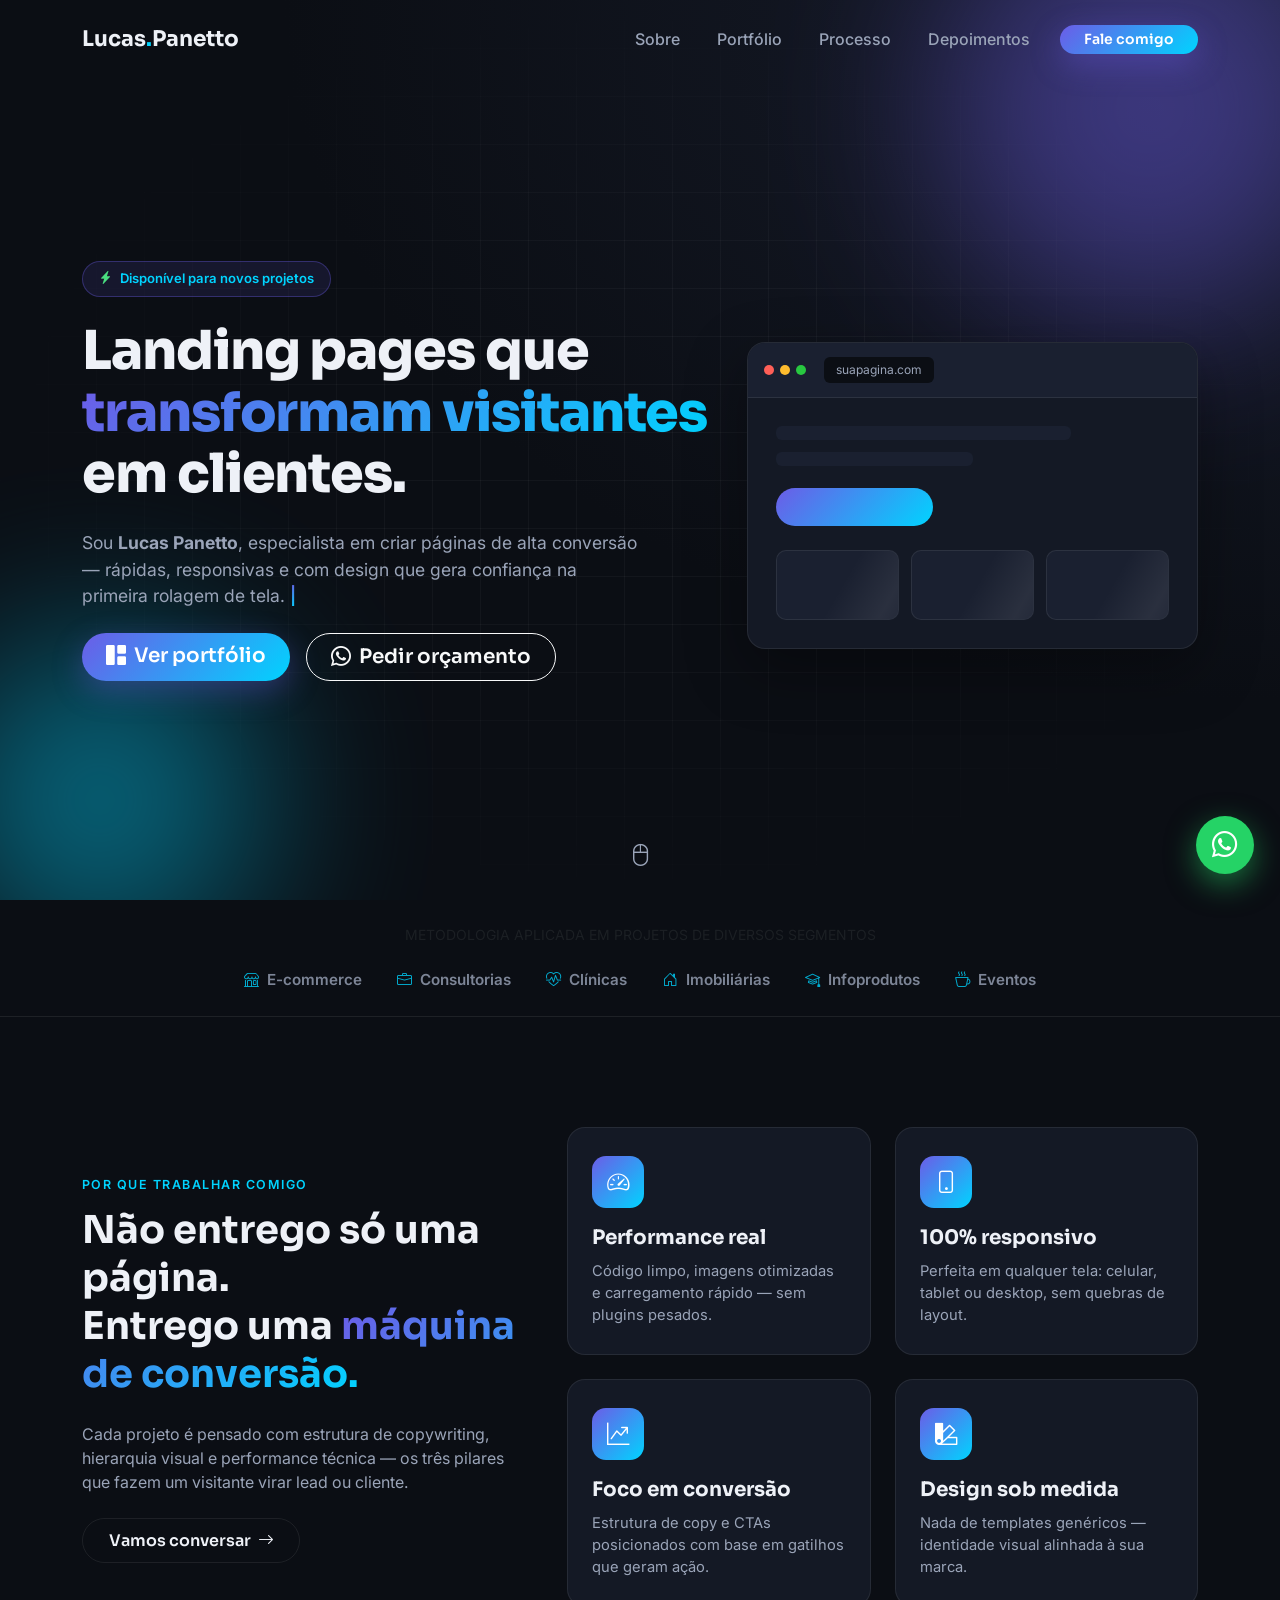
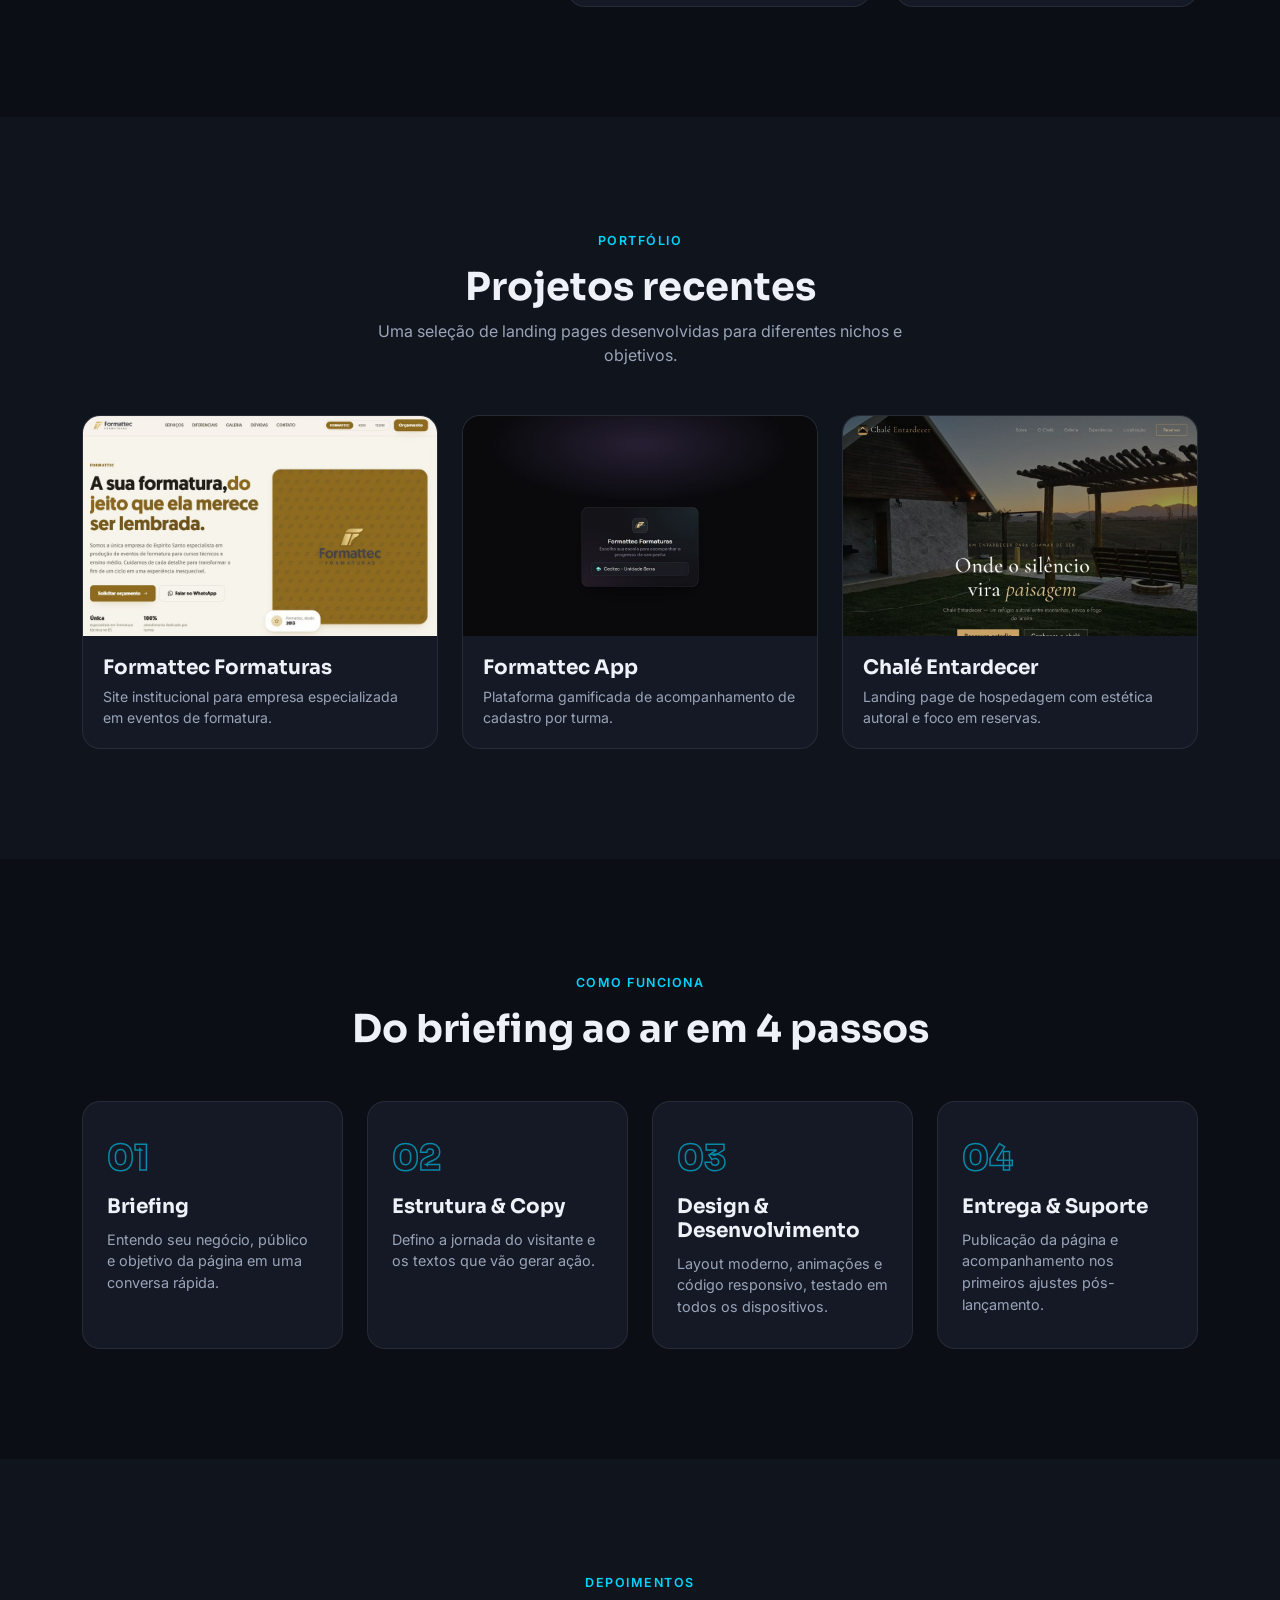
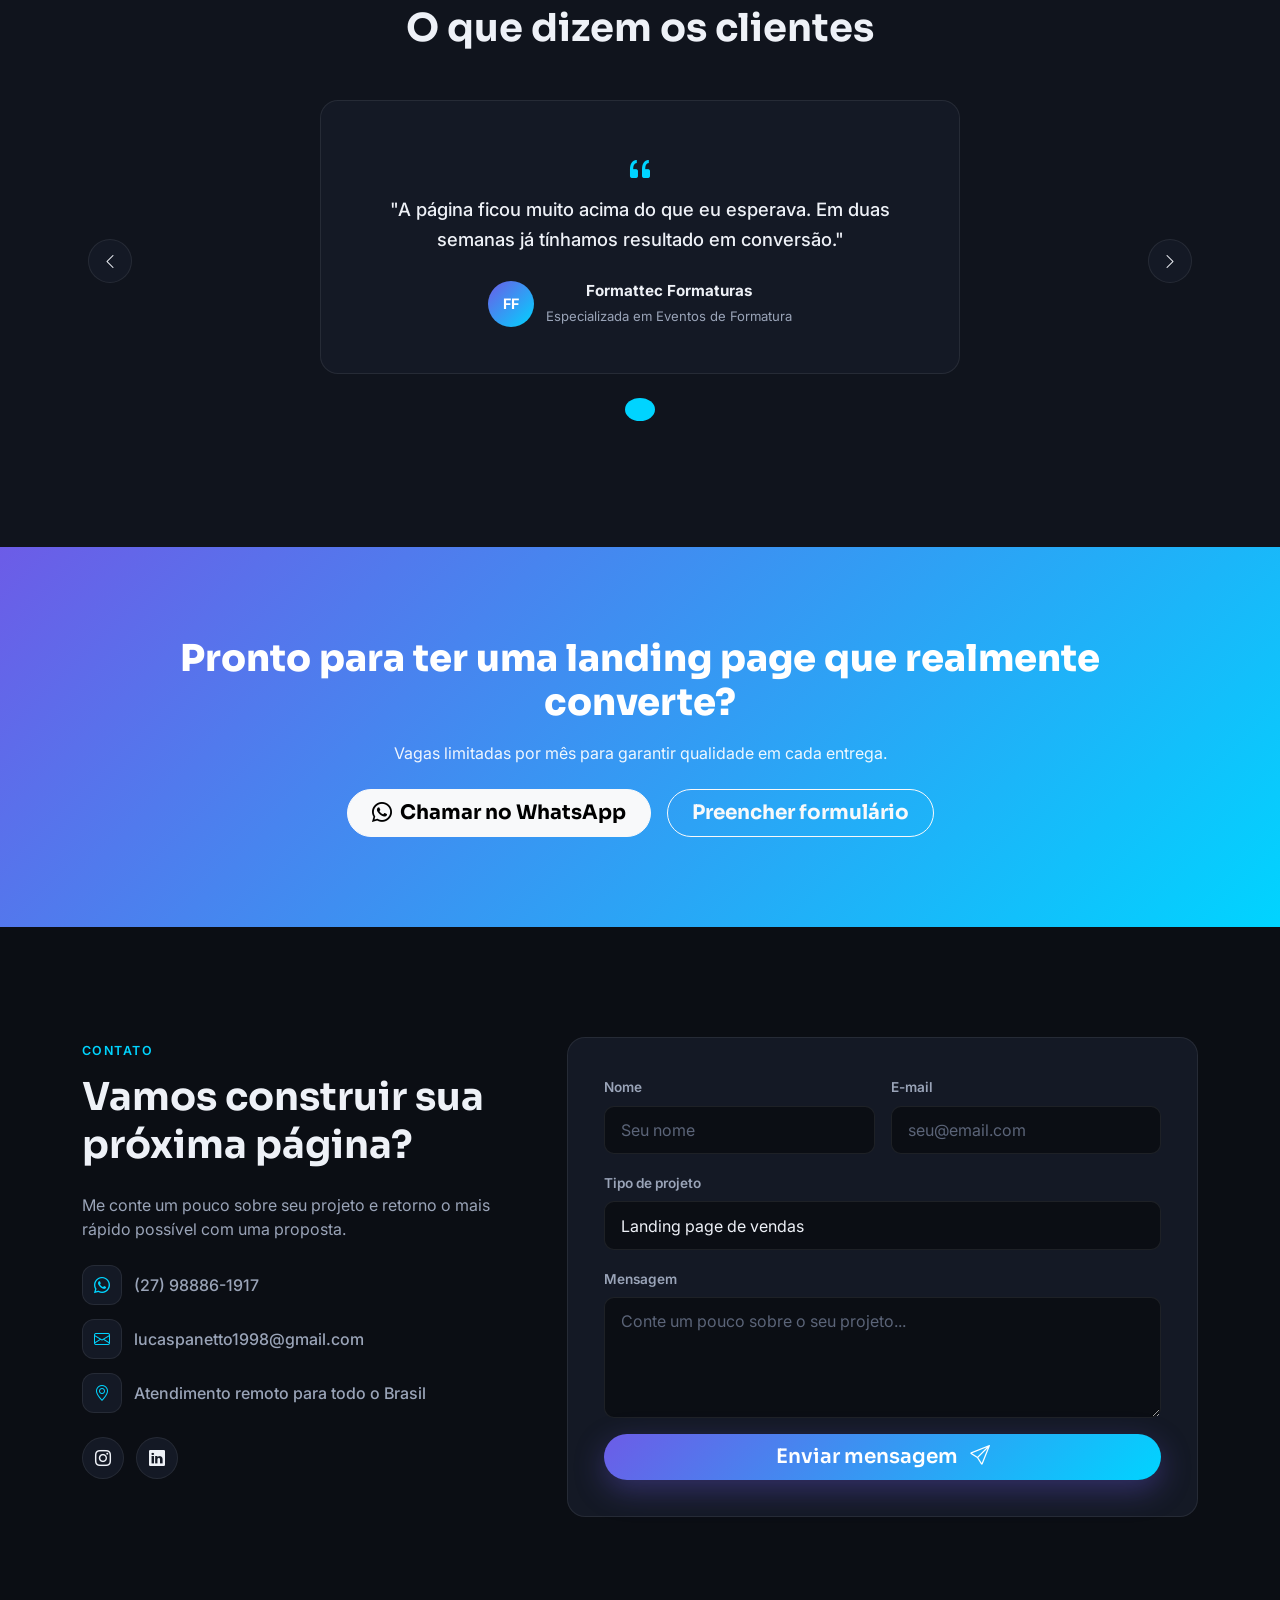
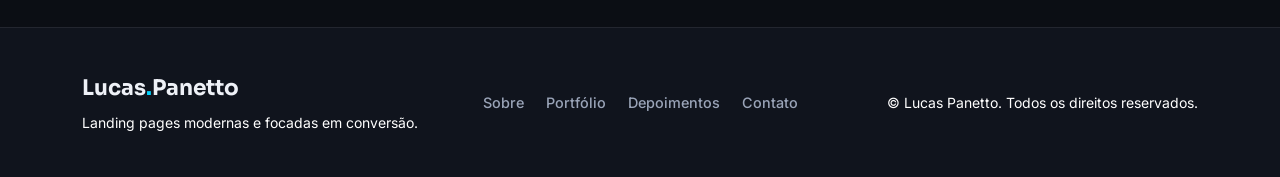
==== index.html @ 82e9800a "Initial commit: landing page portfolio Portfolio site showcasing Formattec Formaturas, Formattec App" ====
<!DOCTYPE html>
<html lang="pt-BR">

<head>
  <meta charset="UTF-8">
  <meta name="viewport" content="width=device-width, initial-scale=1.0">
  <title>Lucas Panetto | Landing Pages que Convertem</title>
  <meta name="description"
    content="Criação de landing pages modernas, rápidas e focadas em conversão. Veja o portfólio e peça um orçamento.">

  <!-- Favicon -->
  <link rel="icon" href="favicon.ico" sizes="any">
  <link rel="icon" type="image/png" sizes="16x16" href="assets/favicon-16.png">
  <link rel="icon" type="image/png" sizes="32x32" href="assets/favicon-32.png">
  <link rel="icon" type="image/png" sizes="192x192" href="assets/favicon-192.png">
  <link rel="apple-touch-icon" sizes="180x180" href="assets/apple-touch-icon.png">
  <link rel="icon" type="image/png" sizes="512x512" href="assets/favicon-512.png">

  <!-- Bootstrap 5 -->
  <link href="https://cdn.jsdelivr.net/npm/bootstrap@5.3.3/dist/css/bootstrap.min.css" rel="stylesheet">
  <!-- Bootstrap Icons -->
  <link rel="stylesheet" href="https://cdn.jsdelivr.net/npm/bootstrap-icons@1.11.3/font/bootstrap-icons.css">
  <!-- AOS (scroll animations) -->
  <link href="https://cdn.jsdelivr.net/npm/aos@2.3.4/dist/aos.css" rel="stylesheet">
  <!-- Google Fonts -->
  <link rel="preconnect" href="https://fonts.googleapis.com">
  <link
    href="https://fonts.googleapis.com/css2?family=Sora:wght@400;500;600;700;800&family=Inter:wght@400;500;600&display=swap"
    rel="stylesheet">

  <link rel="stylesheet" href="css/style.css">
</head>

<body>

  <!-- ===== NAVBAR ===== -->
  <nav class="navbar navbar-expand-lg fixed-top" id="mainNav">
    <div class="container">
      <a class="navbar-brand" href="#top">Lucas<span>.</span>Panetto</a>
      <button class="navbar-toggler" type="button" data-bs-toggle="collapse" data-bs-target="#navMenu">
        <span class="navbar-toggler-icon"></span>
      </button>
      <div class="collapse navbar-collapse" id="navMenu">
        <ul class="navbar-nav ms-auto align-items-lg-center gap-lg-2">
          <li class="nav-item"><a class="nav-link" href="#sobre">Sobre</a></li>
          <li class="nav-item"><a class="nav-link" href="#portfolio">Portfólio</a></li>
          <li class="nav-item"><a class="nav-link" href="#processo">Processo</a></li>
          <li class="nav-item"><a class="nav-link" href="#depoimentos">Depoimentos</a></li>
          <li class="nav-item ms-lg-2">
            <a class="btn btn-gradient btn-sm px-4" href="#contato">Fale comigo</a>
          </li>
        </ul>
      </div>
    </div>
  </nav>

  <!-- ===== HERO ===== -->
  <header class="hero d-flex align-items-center" id="top">
    <div class="hero-orb orb-1"></div>
    <div class="hero-orb orb-2"></div>
    <div class="hero-grid"></div>

    <div class="container position-relative py-5">
      <div class="row align-items-center">
        <div class="col-lg-7" data-aos="fade-up">
          <span class="badge-pill mb-4"><i class="bi bi-lightning-charge-fill"></i> Disponível para novos
            projetos</span>
          <h1 class="hero-title mb-4">
            Landing pages que <span class="text-gradient">transformam visitantes</span> em clientes.
          </h1>
          <p class="hero-subtitle mb-4">
            Sou <strong>Lucas Panetto</strong>, especialista em criar páginas de alta conversão —
            rápidas, responsivas e com design que gera confiança na primeira rolagem de tela.
            <span class="typed-role text-gradient fw-semibold"></span>
          </p>
          <div class="d-flex flex-wrap gap-3 mb-5">
            <a href="#portfolio" class="btn btn-gradient btn-lg px-4">
              <i class="bi bi-grid-1x2-fill me-2"></i>Ver portfólio
            </a>
            <a href="https://wa.me/5527988861917?text=Ol%C3%A1%2C%20vi%20seu%20portf%C3%B3lio%20e%20quero%20um%20or%C3%A7amento!"
              target="_blank" class="btn btn-outline-light btn-lg px-4">
              <i class="bi bi-whatsapp me-2"></i>Pedir orçamento
            </a>
          </div>

          <!-- <div class="row g-4 hero-stats">
          <div class="col-4">
            <div class="stat-number" data-count="47">0</div>
            <div class="stat-label">Landing pages entregues</div>
          </div>
          <div class="col-4">
            <div class="stat-number" data-count="98">0</div>
            <div class="stat-label">% clientes satisfeitos</div>
          </div>
          <div class="col-4">
            <div class="stat-number" data-count="72">0</div>
            <div class="stat-label">Horas até a entrega*</div>
          </div>
        </div> -->
        </div>

        <div class="col-lg-5 d-none d-lg-block" data-aos="fade-left" data-aos-delay="150">
          <div class="hero-mock">
            <div class="hero-mock-bar">
              <span></span><span></span><span></span>
              <div class="hero-mock-url">suapagina.com</div>
            </div>
            <div class="hero-mock-body">
              <div class="mock-line w-75"></div>
              <div class="mock-line w-50"></div>
              <div class="mock-cta"></div>
              <div class="mock-cards">
                <div class="mock-card"></div>
                <div class="mock-card"></div>
                <div class="mock-card"></div>
              </div>
            </div>
          </div>
        </div>
      </div>
    </div>

    <a href="#sobre" class="scroll-cue" aria-label="Rolar para baixo">
      <i class="bi bi-mouse2"></i>
    </a>
  </header>

  <!-- ===== LOGOS / SOCIAL PROOF ===== -->
  <section class="logos-strip py-4">
    <div class="container">
      <p class="text-center text-muted small text-uppercase mb-4" data-aos="fade-up">Metodologia aplicada em projetos de
        diversos segmentos</p>
      <div class="logos-row" data-aos="fade-up" data-aos-delay="100">
        <span><i class="bi bi-shop"></i> E-commerce</span>
        <span><i class="bi bi-briefcase"></i> Consultorias</span>
        <span><i class="bi bi-heart-pulse"></i> Clínicas</span>
        <span><i class="bi bi-house-door"></i> Imobiliárias</span>
        <span><i class="bi bi-mortarboard"></i> Infoprodutos</span>
        <span><i class="bi bi-cup-hot"></i> Eventos</span>
      </div>
    </div>
  </section>

  <!-- ===== SOBRE / DIFERENCIAIS ===== -->
  <section class="section-padding" id="sobre">
    <div class="container">
      <div class="row align-items-center g-5">
        <div class="col-lg-5" data-aos="fade-right">
          <span class="eyebrow">Por que trabalhar comigo</span>
          <h2 class="section-title mb-4">Não entrego só uma página. <br>Entrego uma <span class="text-gradient">máquina
              de conversão.</span></h2>
          <p class="text-secondary mb-4">
            Cada projeto é pensado com estrutura de copywriting, hierarquia visual e performance técnica —
            os três pilares que fazem um visitante virar lead ou cliente.
          </p>
          <a href="#contato" class="btn btn-dark-outline">Vamos conversar <i class="bi bi-arrow-right ms-1"></i></a>
        </div>

        <div class="col-lg-7">
          <div class="row g-4">
            <div class="col-sm-6" data-aos="fade-up">
              <div class="feature-card">
                <div class="feature-icon"><i class="bi bi-speedometer2"></i></div>
                <h5>Performance real</h5>
                <p>Código limpo, imagens otimizadas e carregamento rápido — sem plugins pesados.</p>
              </div>
            </div>
            <div class="col-sm-6" data-aos="fade-up" data-aos-delay="100">
              <div class="feature-card">
                <div class="feature-icon"><i class="bi bi-phone"></i></div>
                <h5>100% responsivo</h5>
                <p>Perfeita em qualquer tela: celular, tablet ou desktop, sem quebras de layout.</p>
              </div>
            </div>
            <div class="col-sm-6" data-aos="fade-up" data-aos-delay="200">
              <div class="feature-card">
                <div class="feature-icon"><i class="bi bi-graph-up-arrow"></i></div>
                <h5>Foco em conversão</h5>
                <p>Estrutura de copy e CTAs posicionados com base em gatilhos que geram ação.</p>
              </div>
            </div>
            <div class="col-sm-6" data-aos="fade-up" data-aos-delay="300">
              <div class="feature-card">
                <div class="feature-icon"><i class="bi bi-palette2"></i></div>
                <h5>Design sob medida</h5>
                <p>Nada de templates genéricos — identidade visual alinhada à sua marca.</p>
              </div>
            </div>
          </div>
        </div>
      </div>
    </div>
  </section>

  <!-- ===== PORTFOLIO ===== -->
  <section class="section-padding bg-soft" id="portfolio">
    <div class="container">
      <div class="text-center mb-5" data-aos="fade-up">
        <span class="eyebrow">Portfólio</span>
        <h2 class="section-title">Projetos recentes</h2>
        <p class="text-secondary col-lg-6 mx-auto">
          Uma seleção de landing pages desenvolvidas para diferentes nichos e objetivos.
        </p>
      </div>

      <div class="row g-4" id="portfolioGrid">

        <div class="col-md-6 col-lg-4 portfolio-item" data-aos="fade-up">
          <div class="portfolio-card" data-bs-toggle="modal" data-bs-target="#modal-formattec" role="button"
            tabindex="0">
            <div class="portfolio-thumb" style="background-image: url('assets/projects/formattec-thumb.jpg');"></div>
            <div class="portfolio-overlay">
              <span class="btn btn-light btn-sm rounded-pill px-3"><i class="bi bi-eye me-1"></i> Ver projeto</span>
            </div>
            <div class="portfolio-info">
              <h5>Formattec Formaturas</h5>
              <p>Site institucional para empresa especializada em eventos de formatura.</p>
            </div>
          </div>
        </div>

        <div class="col-md-6 col-lg-4 portfolio-item" data-aos="fade-up" data-aos-delay="100">
          <div class="portfolio-card" data-bs-toggle="modal" data-bs-target="#modal-formattecapp" role="button"
            tabindex="0">
            <div class="portfolio-thumb" style="background-image: url('assets/projects/formattecapp-thumb.jpg');">
            </div>
            <div class="portfolio-overlay">
              <span class="btn btn-light btn-sm rounded-pill px-3"><i class="bi bi-eye me-1"></i> Ver projeto</span>
            </div>
            <div class="portfolio-info">
              <h5>Formattec App</h5>
              <p>Plataforma gamificada de acompanhamento de cadastro por turma.</p>
            </div>
          </div>
        </div>

        <div class="col-md-6 col-lg-4 portfolio-item" data-aos="fade-up" data-aos-delay="200">
          <div class="portfolio-card" data-bs-toggle="modal" data-bs-target="#modal-chale" role="button"
            tabindex="0">
            <div class="portfolio-thumb" style="background-image: url('assets/projects/chale-thumb.jpg');"></div>
            <div class="portfolio-overlay">
              <span class="btn btn-light btn-sm rounded-pill px-3"><i class="bi bi-eye me-1"></i> Ver projeto</span>
            </div>
            <div class="portfolio-info">
              <h5>Chalé Entardecer</h5>
              <p>Landing page de hospedagem com estética autoral e foco em reservas.</p>
            </div>
          </div>
        </div>

      </div>
    </div>
  </section>

  <!-- ===== PROCESSO ===== -->
  <section class="section-padding" id="processo">
    <div class="container">
      <div class="text-center mb-5" data-aos="fade-up">
        <span class="eyebrow">Como funciona</span>
        <h2 class="section-title">Do briefing ao ar em 4 passos</h2>
      </div>

      <div class="row g-4 process-row">
        <div class="col-md-6 col-lg-3" data-aos="fade-up">
          <div class="process-card">
            <div class="process-num">01</div>
            <h5>Briefing</h5>
            <p>Entendo seu negócio, público e objetivo da página em uma conversa rápida.</p>
          </div>
        </div>
        <div class="col-md-6 col-lg-3" data-aos="fade-up" data-aos-delay="100">
          <div class="process-card">
            <div class="process-num">02</div>
            <h5>Estrutura & Copy</h5>
            <p>Defino a jornada do visitante e os textos que vão gerar ação.</p>
          </div>
        </div>
        <div class="col-md-6 col-lg-3" data-aos="fade-up" data-aos-delay="200">
          <div class="process-card">
            <div class="process-num">03</div>
            <h5>Design & Desenvolvimento</h5>
            <p>Layout moderno, animações e código responsivo, testado em todos os dispositivos.</p>
          </div>
        </div>
        <div class="col-md-6 col-lg-3" data-aos="fade-up" data-aos-delay="300">
          <div class="process-card">
            <div class="process-num">04</div>
            <h5>Entrega & Suporte</h5>
            <p>Publicação da página e acompanhamento nos primeiros ajustes pós-lançamento.</p>
          </div>
        </div>
      </div>
    </div>
  </section>

  <!-- ===== DEPOIMENTOS ===== -->
  <section class="section-padding bg-soft" id="depoimentos">
    <div class="container">
      <div class="text-center mb-5" data-aos="fade-up">
        <span class="eyebrow">Depoimentos</span>
        <h2 class="section-title">O que dizem os clientes</h2>
      </div>

      <div id="testimonialCarousel" class="carousel slide" data-bs-ride="carousel" data-aos="zoom-in">
        <div class="carousel-inner">
          <div class="carousel-item active">
            <div class="testimonial-card mx-auto">
              <i class="bi bi-quote quote-icon"></i>
              <p>"A página ficou muito acima do que eu esperava. Em duas semanas já tínhamos resultado em conversão."
              </p>
              <div class="testimonial-author">
                <div class="avatar">FF</div>
                <div>
                  <strong>Formattec Formaturas</strong>
                  <span>Especializada em Eventos de Formatura</span>
                </div>
              </div>
            </div>
          </div>
          <!-- <div class="carousel-item">
            <div class="testimonial-card mx-auto">
              <i class="bi bi-quote quote-icon"></i>
              <p>"Processo rápido, comunicação clara e um design que realmente transmite profissionalismo."</p>
              <div class="testimonial-author">
                <div class="avatar">RC</div>
                <div>
                  <strong>Rodrigo Castro</strong>
                  <span>Loja de Suplementos</span>
                </div>
              </div>
            </div>
          </div>
          <div class="carousel-item">
            <div class="testimonial-card mx-auto">
              <i class="bi bi-quote quote-icon"></i>
              <p>"Recomendo de olhos fechados. Entendeu exatamente o que a clínica precisava para converter mais
                pacientes."</p>
              <div class="testimonial-author">
                <div class="avatar">AS</div>
                <div>
                  <strong>Ana Souza</strong>
                  <span>Clínica Odontológica</span>
                </div>
              </div>
            </div>
          </div> -->
        </div>
        <button class="carousel-control-prev" type="button" data-bs-target="#testimonialCarousel" data-bs-slide="prev">
          <span class="carousel-ctrl"><i class="bi bi-chevron-left"></i></span>
        </button>
        <button class="carousel-control-next" type="button" data-bs-target="#testimonialCarousel" data-bs-slide="next">
          <span class="carousel-ctrl"><i class="bi bi-chevron-right"></i></span>
        </button>
        <div class="carousel-indicators testimonial-indicators">
          <button type="button" data-bs-target="#testimonialCarousel" data-bs-slide-to="0" class="active"></button>
          <!-- <button type="button" data-bs-target="#testimonialCarousel" data-bs-slide-to="1"></button>
          <button type="button" data-bs-target="#testimonialCarousel" data-bs-slide-to="2"></button> -->
        </div>
      </div>
    </div>
  </section>

  <!-- ===== CTA FINAL ===== -->
  <section class="cta-section">
    <div class="container text-center" data-aos="zoom-in">
      <h2 class="mb-3">Pronto para ter uma landing page que realmente converte?</h2>
      <p class="mb-4">Vagas limitadas por mês para garantir qualidade em cada entrega.</p>
      <div class="d-flex justify-content-center flex-wrap gap-3">
        <a href="https://wa.me/5527988861917?text=Ol%C3%A1%2C%20quero%20um%20or%C3%A7amento%20para%20minha%20landing%20page!"
          target="_blank" class="btn btn-light btn-lg px-4">
          <i class="bi bi-whatsapp me-2"></i>Chamar no WhatsApp
        </a>
        <a href="#contato" class="btn btn-outline-light btn-lg px-4">Preencher formulário</a>
      </div>
    </div>
  </section>

  <!-- ===== CONTATO ===== -->
  <section class="section-padding" id="contato">
    <div class="container">
      <div class="row g-5">
        <div class="col-lg-5" data-aos="fade-right">
          <span class="eyebrow">Contato</span>
          <h2 class="section-title mb-4">Vamos construir sua próxima página?</h2>
          <p class="text-secondary mb-4">
            Me conte um pouco sobre seu projeto e retorno o mais rápido possível com uma proposta.
          </p>
          <ul class="contact-list">
            <li><i class="bi bi-whatsapp"></i> (27) 98886-1917</li>
            <li><i class="bi bi-envelope"></i> lucaspanetto1998@gmail.com</li>
            <li><i class="bi bi-geo-alt"></i> Atendimento remoto para todo o Brasil</li>
          </ul>
          <div class="social-links mt-4">
            <a href="https://www.instagram.com/panettolucas/"><i class="bi bi-instagram"></i></a>
            <a href="https://www.linkedin.com/in/lucaspanetto/"><i class="bi bi-linkedin"></i></a>
          </div>
        </div>

        <div class="col-lg-7" data-aos="fade-left">
          <form class="contact-form" id="contactForm">
            <div class="row g-3">
              <div class="col-md-6">
                <label class="form-label">Nome</label>
                <input type="text" class="form-control" placeholder="Seu nome" required>
              </div>
              <div class="col-md-6">
                <label class="form-label">E-mail</label>
                <input type="email" class="form-control" placeholder="seu@email.com" required>
              </div>
              <div class="col-12">
                <label class="form-label">Tipo de projeto</label>
                <select class="form-select">
                  <option>Landing page de vendas</option>
                  <option>Captura de leads</option>
                  <option>Site institucional</option>
                  <option>Página de evento</option>
                  <option>Outro</option>
                </select>
              </div>
              <div class="col-12">
                <label class="form-label">Mensagem</label>
                <textarea class="form-control" rows="4" placeholder="Conte um pouco sobre o seu projeto..."
                  required></textarea>
              </div>
              <div class="col-12">
                <button type="submit" class="btn btn-gradient btn-lg w-100">
                  Enviar mensagem <i class="bi bi-send ms-2"></i>
                </button>
              </div>
            </div>
          </form>
        </div>
      </div>
    </div>
  </section>

  <!-- ===== FOOTER ===== -->
  <footer class="footer">
    <div class="container">
      <div class="row gy-4 align-items-center">
        <div class="col-md-4">
          <a class="navbar-brand" href="#top">Lucas<span>.</span>Panetto</a>
          <p class="text-white small mt-2 mb-0">Landing pages modernas e focadas em conversão.</p>
        </div>
        <div class="col-md-4 text-center">
          <ul class="footer-links">
            <li><a href="#sobre">Sobre</a></li>
            <li><a href="#portfolio">Portfólio</a></li>
            <li><a href="#depoimentos">Depoimentos</a></li>
            <li><a href="#contato">Contato</a></li>
          </ul>
        </div>
        <div class="col-md-4 text-md-end">
          <span class="text-white small">&copy; <span id="year"></span> Lucas Panetto. Todos os direitos
            reservados.</span>
        </div>
      </div>
    </div>
  </footer>

  <!-- ===== PROJECT MODALS ===== -->
  <div class="modal fade project-modal" id="modal-formattec" tabindex="-1" aria-hidden="true">
    <div class="modal-dialog modal-dialog-centered modal-lg">
      <div class="modal-content">
        <button type="button" class="btn-close btn-close-white" data-bs-dismiss="modal" aria-label="Fechar"></button>
        <div class="modal-body">
          <div id="carousel-formattec" class="carousel slide project-carousel" data-bs-ride="false">
            <div class="carousel-inner">
              <div class="carousel-item active">
                <img src="assets/projects/formattec-shot-1.jpg" alt="Formattec Formaturas - Hero">
              </div>
              <div class="carousel-item">
                <img src="assets/projects/formattec-shot-2.jpg" alt="Formattec Formaturas - Diferenciais">
              </div>
              <div class="carousel-item">
                <img src="assets/projects/formattec-shot-3.jpg" alt="Formattec Formaturas - Depoimentos">
              </div>
              <div class="carousel-item">
                <img src="assets/projects/formattec-shot-4.jpg" alt="Formattec Formaturas - Orçamento">
              </div>
            </div>
            <button class="carousel-control-prev" type="button" data-bs-target="#carousel-formattec"
              data-bs-slide="prev">
              <span class="carousel-ctrl"><i class="bi bi-chevron-left"></i></span>
            </button>
            <button class="carousel-control-next" type="button" data-bs-target="#carousel-formattec"
              data-bs-slide="next">
              <span class="carousel-ctrl"><i class="bi bi-chevron-right"></i></span>
            </button>
          </div>
          <div class="project-modal-info">
            <h4>Formattec Formaturas</h4>
            <p>Site institucional para uma empresa especializada em eventos de formatura no Espírito Santo. Estrutura
              pensada para gerar credibilidade e converter comissões de formatura em orçamentos.</p>
            <a href="https://www.formattecformaturas.com" target="_blank" class="btn btn-gradient">
              Visitar site <i class="bi bi-box-arrow-up-right ms-1"></i>
            </a>
          </div>
        </div>
      </div>
    </div>
  </div>

  <div class="modal fade project-modal" id="modal-formattecapp" tabindex="-1" aria-hidden="true">
    <div class="modal-dialog modal-dialog-centered modal-lg">
      <div class="modal-content">
        <button type="button" class="btn-close btn-close-white" data-bs-dismiss="modal" aria-label="Fechar"></button>
        <div class="modal-body">
          <div id="carousel-formattecapp" class="carousel slide project-carousel" data-bs-ride="false">
            <div class="carousel-inner">
              <div class="carousel-item active">
                <img src="assets/projects/formattecapp-shot-1.jpg" alt="Formattec App - Seleção de escola">
              </div>
              <div class="carousel-item">
                <img src="assets/projects/formattecapp-shot-2.jpg" alt="Formattec App - Progresso da turma">
              </div>
              <div class="carousel-item">
                <img src="assets/projects/formattecapp-shot-3.jpg" alt="Formattec App - Conquistas desbloqueáveis">
              </div>
            </div>
            <button class="carousel-control-prev" type="button" data-bs-target="#carousel-formattecapp"
              data-bs-slide="prev">
              <span class="carousel-ctrl"><i class="bi bi-chevron-left"></i></span>
            </button>
            <button class="carousel-control-next" type="button" data-bs-target="#carousel-formattecapp"
              data-bs-slide="next">
              <span class="carousel-ctrl"><i class="bi bi-chevron-right"></i></span>
            </button>
          </div>
          <div class="project-modal-info">
            <h4>Formattec App</h4>
            <p>Plataforma web gamificada para engajar turmas no cadastro da campanha de formatura, com progresso por
              turma, metas e conquistas desbloqueáveis conforme a adesão dos alunos.</p>
            <a href="https://app.formattecformaturas.com/cedtec-serra" target="_blank" class="btn btn-gradient">
              Visitar site <i class="bi bi-box-arrow-up-right ms-1"></i>
            </a>
          </div>
        </div>
      </div>
    </div>
  </div>

  <div class="modal fade project-modal" id="modal-chale" tabindex="-1" aria-hidden="true">
    <div class="modal-dialog modal-dialog-centered modal-lg">
      <div class="modal-content">
        <button type="button" class="btn-close btn-close-white" data-bs-dismiss="modal" aria-label="Fechar"></button>
        <div class="modal-body">
          <div id="carousel-chale" class="carousel slide project-carousel" data-bs-ride="false">
            <div class="carousel-inner">
              <div class="carousel-item active">
                <img src="assets/projects/chale-shot-1.jpg" alt="Chalé Entardecer - Hero">
              </div>
              <div class="carousel-item">
                <img src="assets/projects/chale-shot-2.jpg" alt="Chalé Entardecer - Interior">
              </div>
              <div class="carousel-item">
                <img src="assets/projects/chale-shot-3.jpg" alt="Chalé Entardecer - Varanda">
              </div>
              <div class="carousel-item">
                <img src="assets/projects/chale-shot-4.jpg" alt="Chalé Entardecer - Banheira de hidro">
              </div>
            </div>
            <button class="carousel-control-prev" type="button" data-bs-target="#carousel-chale"
              data-bs-slide="prev">
              <span class="carousel-ctrl"><i class="bi bi-chevron-left"></i></span>
            </button>
            <button class="carousel-control-next" type="button" data-bs-target="#carousel-chale"
              data-bs-slide="next">
              <span class="carousel-ctrl"><i class="bi bi-chevron-right"></i></span>
            </button>
          </div>
          <div class="project-modal-info">
            <h4>Chalé Entardecer</h4>
            <p>Landing page para hospedagem de charme entre montanhas, com estética autoral e foco em conversão de
              reservas por meio de uma experiência visual imersiva.</p>
            <a href="https://chale-entardecer.netlify.app/" target="_blank" class="btn btn-gradient">
              Visitar site <i class="bi bi-box-arrow-up-right ms-1"></i>
            </a>
          </div>
        </div>
      </div>
    </div>
  </div>

  <!-- WhatsApp Floating Button -->
  <a href="https://wa.me/5527988861917" target="_blank" class="whatsapp-float" aria-label="WhatsApp">
    <i class="bi bi-whatsapp"></i>
  </a>

  <!-- Back to top -->
  <button id="backToTop" aria-label="Voltar ao topo"><i class="bi bi-arrow-up"></i></button>

  <!-- Scripts -->
  <script src="https://cdn.jsdelivr.net/npm/bootstrap@5.3.3/dist/js/bootstrap.bundle.min.js"></script>
  <script src="https://cdn.jsdelivr.net/npm/aos@2.3.4/dist/aos.js"></script>
  <script src="js/script.js"></script>
</body>

</html>
---- css/style.css ----
/* ===================== ROOT / BASE ===================== */
:root {
  --bg: #0b0e14;
  --bg-soft: #10141d;
  --surface: #141925;
  --surface-2: #1a2030;
  --text: #eef1f7;
  --text-secondary: #9aa4b8;
  --border: rgba(255,255,255,.08);
  --primary: #6c5ce7;
  --primary-2: #00d4ff;
  --gradient: linear-gradient(135deg, var(--primary) 0%, var(--primary-2) 100%);
  --shadow: 0 20px 60px rgba(0,0,0,.35);
  --radius: 18px;
}

* { scroll-behavior: smooth; }

body {
  background: var(--bg);
  color: var(--text);
  font-family: 'Inter', sans-serif;
  overflow-x: hidden;
}

h1, h2, h3, h4, h5, .navbar-brand, .btn {
  font-family: 'Sora', sans-serif;
}

::selection { background: var(--primary); color: #fff; }

.text-gradient {
  background: var(--gradient);
  -webkit-background-clip: text;
  background-clip: text;
  color: transparent;
}

.text-secondary { color: var(--text-secondary) !important; }

.section-padding { padding: 110px 0; }
.bg-soft { background: var(--bg-soft); }

.eyebrow {
  display: inline-block;
  color: var(--primary-2);
  font-weight: 600;
  letter-spacing: .12em;
  text-transform: uppercase;
  font-size: .78rem;
  margin-bottom: .75rem;
}

.section-title {
  font-size: clamp(1.8rem, 3vw, 2.6rem);
  font-weight: 700;
  line-height: 1.25;
}

/* ===================== BUTTONS ===================== */
.btn-gradient {
  background: var(--gradient);
  color: #fff;
  border: none;
  border-radius: 50px;
  font-weight: 600;
  transition: transform .25s ease, box-shadow .25s ease;
  box-shadow: 0 10px 30px rgba(108,92,231,.35);
}
.btn-gradient:hover {
  transform: translateY(-3px);
  box-shadow: 0 14px 36px rgba(108,92,231,.5);
  color: #fff;
}

.btn-outline-light {
  border-radius: 50px;
  font-weight: 600;
  border-width: 1.5px;
  transition: all .25s ease;
}
.btn-outline-light:hover { transform: translateY(-3px); }

.btn-dark-outline {
  border: 1.5px solid var(--border);
  color: var(--text);
  border-radius: 50px;
  padding: .6rem 1.6rem;
  font-weight: 600;
  text-decoration: none;
  display: inline-block;
  transition: all .25s ease;
}
.btn-dark-outline:hover {
  background: var(--gradient);
  border-color: transparent;
  color: #fff;
  transform: translateY(-3px);
}

/* ===================== NAVBAR ===================== */
#mainNav {
  padding: 18px 0;
  transition: all .35s ease;
  background: transparent;
}
#mainNav.scrolled {
  padding: 12px 0;
  background: rgba(11,14,20,.85);
  backdrop-filter: blur(14px);
  border-bottom: 1px solid var(--border);
}
.navbar-brand {
  font-weight: 700;
  font-size: 1.35rem;
  color: var(--text) !important;
}
.navbar-brand span { color: var(--primary-2); }
.nav-link {
  color: var(--text-secondary) !important;
  font-weight: 500;
  margin: 0 .4rem;
  position: relative;
}
.nav-link::after {
  content: '';
  position: absolute;
  left: 0; bottom: -4px;
  width: 0; height: 2px;
  background: var(--gradient);
  transition: width .25s ease;
}
.nav-link:hover { color: var(--text) !important; }
.nav-link:hover::after { width: 100%; }

/* ===================== HERO ===================== */
.hero {
  position: relative;
  min-height: 100vh;
  padding-top: 90px;
  background: radial-gradient(ellipse at top right, #171c2b 0%, var(--bg) 55%);
  overflow: hidden;
}

.hero-grid {
  position: absolute;
  inset: 0;
  background-image:
    linear-gradient(rgba(255,255,255,.035) 1px, transparent 1px),
    linear-gradient(90deg, rgba(255,255,255,.035) 1px, transparent 1px);
  background-size: 48px 48px;
  mask-image: radial-gradient(ellipse at center, black 30%, transparent 75%);
}

.hero-orb {
  position: absolute;
  border-radius: 50%;
  filter: blur(90px);
  opacity: .45;
  animation: float 10s ease-in-out infinite;
  z-index: 0;
}
.orb-1 {
  width: 420px; height: 420px;
  background: var(--primary);
  top: -100px; right: -80px;
}
.orb-2 {
  width: 320px; height: 320px;
  background: var(--primary-2);
  bottom: -60px; left: -60px;
  animation-delay: -4s;
}
@keyframes float {
  0%, 100% { transform: translate(0,0) scale(1); }
  50% { transform: translate(20px,-30px) scale(1.08); }
}

.badge-pill {
  display: inline-flex;
  align-items: center;
  gap: .5rem;
  background: rgba(108,92,231,.12);
  border: 1px solid rgba(108,92,231,.35);
  color: var(--primary-2);
  padding: .45rem 1rem;
  border-radius: 50px;
  font-size: .82rem;
  font-weight: 600;
}
.badge-pill i { color: #4ade80; }

.hero-title {
  font-size: clamp(2.3rem, 4.2vw, 3.6rem);
  font-weight: 800;
  line-height: 1.15;
  letter-spacing: -.02em;
}

.hero-subtitle {
  font-size: 1.1rem;
  color: var(--text-secondary);
  max-width: 560px;
  min-height: 3em;
}

.typed-role::after {
  content: '|';
  animation: blink 1s step-start infinite;
}
@keyframes blink { 50% { opacity: 0; } }

.hero-stats .stat-number {
  font-size: 2rem;
  font-weight: 800;
  font-family: 'Sora', sans-serif;
  background: var(--gradient);
  -webkit-background-clip: text;
  background-clip: text;
  color: transparent;
}
.hero-stats .stat-label {
  font-size: .82rem;
  color: var(--text-secondary);
}

.scroll-cue {
  position: absolute;
  bottom: 28px; left: 50%;
  transform: translateX(-50%);
  color: var(--text-secondary);
  font-size: 1.4rem;
  animation: bob 2s ease-in-out infinite;
}
@keyframes bob {
  0%, 100% { transform: translate(-50%, 0); }
  50% { transform: translate(-50%, 10px); }
}

/* Hero browser mockup */
.hero-mock {
  background: var(--surface);
  border: 1px solid var(--border);
  border-radius: var(--radius);
  box-shadow: var(--shadow);
  overflow: hidden;
  animation: floatCard 6s ease-in-out infinite;
}
@keyframes floatCard {
  0%, 100% { transform: translateY(0); }
  50% { transform: translateY(-16px); }
}
.hero-mock-bar {
  display: flex;
  align-items: center;
  gap: 6px;
  padding: 14px 16px;
  background: var(--surface-2);
  border-bottom: 1px solid var(--border);
}
.hero-mock-bar span {
  width: 10px; height: 10px;
  border-radius: 50%;
  background: #555;
}
.hero-mock-bar span:nth-child(1) { background: #ff5f57; }
.hero-mock-bar span:nth-child(2) { background: #febc2e; }
.hero-mock-bar span:nth-child(3) { background: #28c840; }
.hero-mock-url {
  margin-left: 12px;
  background: var(--bg);
  border-radius: 6px;
  padding: 4px 12px;
  font-size: .75rem;
  color: var(--text-secondary);
}
.hero-mock-body { padding: 28px; }
.mock-line {
  height: 14px;
  border-radius: 6px;
  background: var(--surface-2);
  margin-bottom: 12px;
}
.mock-cta {
  height: 38px;
  width: 40%;
  border-radius: 50px;
  background: var(--gradient);
  margin: 22px 0 24px;
}
.mock-cards { display: flex; gap: 12px; }
.mock-card {
  flex: 1;
  height: 70px;
  border-radius: 10px;
  background: var(--surface-2);
  border: 1px solid var(--border);
  position: relative;
  overflow: hidden;
}
.mock-card::after {
  content: '';
  position: absolute;
  inset: 0;
  background: linear-gradient(120deg, transparent 30%, rgba(255,255,255,.07) 50%, transparent 70%);
  background-size: 200% 100%;
  animation: shimmer 3s infinite;
}
@keyframes shimmer {
  0% { background-position: 200% 0; }
  100% { background-position: -200% 0; }
}

/* ===================== LOGOS STRIP ===================== */
.logos-strip { border-bottom: 1px solid var(--border); }
.logos-row {
  display: flex;
  justify-content: center;
  flex-wrap: wrap;
  gap: 2.2rem;
}
.logos-row span {
  color: var(--text-secondary);
  font-weight: 600;
  font-size: .95rem;
  display: flex;
  align-items: center;
  gap: .5rem;
  opacity: .8;
  transition: opacity .25s, color .25s;
}
.logos-row span:hover { opacity: 1; color: var(--text); }
.logos-row i { color: var(--primary-2); }

/* ===================== FEATURE CARDS ===================== */
.feature-card {
  background: var(--surface);
  border: 1px solid var(--border);
  border-radius: var(--radius);
  padding: 28px 24px;
  height: 100%;
  transition: transform .3s ease, border-color .3s ease, box-shadow .3s ease;
}
.feature-card:hover {
  transform: translateY(-8px);
  border-color: rgba(108,92,231,.4);
  box-shadow: var(--shadow);
}
.feature-icon {
  width: 52px; height: 52px;
  border-radius: 14px;
  background: var(--gradient);
  display: flex; align-items: center; justify-content: center;
  font-size: 1.4rem;
  color: #fff;
  margin-bottom: 18px;
}
.feature-card h5 { font-weight: 700; margin-bottom: 10px; }
.feature-card p { color: var(--text-secondary); font-size: .92rem; margin: 0; }

/* ===================== PORTFOLIO ===================== */
.portfolio-card {
  position: relative;
  border-radius: var(--radius);
  overflow: hidden;
  background: var(--surface);
  border: 1px solid var(--border);
  cursor: pointer;
  transition: transform .35s ease, box-shadow .35s ease;
}
.portfolio-card:hover {
  transform: translateY(-8px);
  box-shadow: var(--shadow);
}
.portfolio-card:focus-visible {
  outline: 2px solid var(--primary-2);
  outline-offset: 2px;
}

.portfolio-thumb {
  height: 220px;
  position: relative;
  background-size: cover;
  background-position: top center;
  transition: transform .5s ease;
}
.portfolio-card:hover .portfolio-thumb { transform: scale(1.05); }

.portfolio-overlay {
  position: absolute;
  inset: 0;
  background: rgba(11,14,20,.72);
  display: flex;
  align-items: center;
  justify-content: center;
  opacity: 0;
  transition: opacity .3s ease;
}
.portfolio-card:hover .portfolio-overlay { opacity: 1; }

.portfolio-info { padding: 20px; }
.portfolio-info h5 { font-weight: 700; margin-bottom: 6px; }
.portfolio-info p { color: var(--text-secondary); font-size: .88rem; margin: 0; }

/* ===================== PROJECT MODAL ===================== */
.project-modal .modal-content {
  background: var(--surface);
  border: 1px solid var(--border);
  border-radius: var(--radius);
  overflow: hidden;
}
.project-modal .btn-close {
  position: absolute;
  top: 16px; right: 16px;
  z-index: 5;
  background: rgba(11,14,20,.6);
  border-radius: 50%;
  padding: 10px;
  opacity: 1;
  box-shadow: 0 4px 14px rgba(0,0,0,.3);
}
.project-modal .modal-body { padding: 0; }

.project-carousel { background: var(--bg); }
.project-carousel .carousel-item img {
  width: 100%;
  max-height: 62vh;
  object-fit: contain;
  object-position: top center;
  background: var(--bg);
}
.project-carousel .carousel-control-prev,
.project-carousel .carousel-control-next {
  width: 8%;
  opacity: 1;
}

.project-modal-info { padding: 28px 32px 32px; }
.project-modal-info h4 { font-weight: 700; margin-bottom: 12px; }
.project-modal-info p { color: var(--text-secondary); margin-bottom: 20px; }

/* ===================== PROCESS ===================== */
.process-card {
  background: var(--surface);
  border: 1px solid var(--border);
  border-radius: var(--radius);
  padding: 30px 24px;
  height: 100%;
  position: relative;
  transition: transform .3s ease, border-color .3s ease;
}
.process-card:hover { transform: translateY(-8px); border-color: rgba(108,92,231,.4); }
.process-num {
  font-family: 'Sora', sans-serif;
  font-size: 2.2rem;
  font-weight: 800;
  color: transparent;
  -webkit-text-stroke: 1.5px var(--primary-2);
  opacity: .6;
  margin-bottom: 10px;
}
.process-card h5 { font-weight: 700; margin-bottom: 10px; }
.process-card p { color: var(--text-secondary); font-size: .9rem; margin: 0; }

/* ===================== TESTIMONIALS ===================== */
.testimonial-card {
  max-width: 640px;
  background: var(--surface);
  border: 1px solid var(--border);
  border-radius: var(--radius);
  padding: 46px 40px;
  text-align: center;
}
.quote-icon { font-size: 2rem; color: var(--primary-2); margin-bottom: 16px; }
.testimonial-card p {
  font-size: 1.15rem;
  font-weight: 500;
  line-height: 1.6;
  margin-bottom: 26px;
}
.testimonial-author {
  display: flex;
  align-items: center;
  justify-content: center;
  gap: 12px;
}
.avatar {
  width: 46px; height: 46px;
  border-radius: 50%;
  background: var(--gradient);
  display: flex; align-items: center; justify-content: center;
  font-weight: 700; color: #fff; font-size: .9rem;
}
.testimonial-author strong { display: block; font-size: .95rem; }
.testimonial-author span { color: var(--text-secondary); font-size: .82rem; }

.carousel-control-prev, .carousel-control-next { width: 5%; opacity: 1; }
.carousel-ctrl {
  width: 44px; height: 44px;
  border-radius: 50%;
  background: var(--surface);
  border: 1px solid var(--border);
  display: flex; align-items: center; justify-content: center;
  color: var(--text);
  transition: all .25s ease;
}
.carousel-ctrl:hover { background: var(--gradient); border-color: transparent; }
.testimonial-indicators { position: static; margin-top: 24px; }
.testimonial-indicators button {
  width: 8px; height: 8px;
  border-radius: 50%;
  background: var(--border);
  opacity: 1;
  border: none;
}
.testimonial-indicators button.active { background: var(--primary-2); }

/* ===================== CTA ===================== */
.cta-section {
  background: var(--gradient);
  padding: 90px 0;
  color: #fff;
}
.cta-section h2 { font-weight: 800; font-size: clamp(1.6rem, 3vw, 2.3rem); }
.cta-section p { opacity: .92; }
.cta-section .btn-light { border-radius: 50px; font-weight: 700; }
.cta-section .btn-outline-light { border-radius: 50px; font-weight: 700; }

/* ===================== CONTACT ===================== */
.contact-list { list-style: none; padding: 0; margin: 0; }
.contact-list li {
  display: flex; align-items: center; gap: 12px;
  color: var(--text-secondary);
  margin-bottom: 14px;
  font-weight: 500;
}
.contact-list i {
  width: 40px; height: 40px;
  border-radius: 12px;
  background: var(--surface);
  border: 1px solid var(--border);
  display: flex; align-items: center; justify-content: center;
  color: var(--primary-2);
}
.social-links { display: flex; gap: 12px; }
.social-links a {
  width: 42px; height: 42px;
  border-radius: 50%;
  background: var(--surface);
  border: 1px solid var(--border);
  display: flex; align-items: center; justify-content: center;
  color: var(--text);
  transition: all .25s ease;
}
.social-links a:hover { background: var(--gradient); border-color: transparent; transform: translateY(-3px); }

.contact-form {
  background: var(--surface);
  border: 1px solid var(--border);
  border-radius: var(--radius);
  padding: 36px;
}
.contact-form .form-label { font-size: .85rem; font-weight: 600; color: var(--text-secondary); }
.contact-form .form-control, .contact-form .form-select {
  background: var(--bg);
  border: 1px solid var(--border);
  color: var(--text);
  border-radius: 10px;
  padding: .7rem 1rem;
}
.contact-form .form-control:focus, .contact-form .form-select:focus {
  background: var(--bg);
  color: var(--text);
  border-color: var(--primary);
  box-shadow: 0 0 0 .2rem rgba(108,92,231,.2);
}
.contact-form .form-control::placeholder { color: #5b6478; }

/* ===================== FOOTER ===================== */
.footer {
  background: var(--bg-soft);
  border-top: 1px solid var(--border);
  padding: 44px 0;
}
.footer-links { list-style: none; display: flex; gap: 22px; margin: 0; padding: 0; justify-content: center; flex-wrap: wrap; }
.footer-links a { color: var(--text-secondary); text-decoration: none; font-size: .9rem; font-weight: 500; }
.footer-links a:hover { color: var(--primary-2); }

/* ===================== FLOATING BUTTONS ===================== */
.whatsapp-float {
  position: fixed;
  bottom: 26px; right: 26px;
  width: 58px; height: 58px;
  background: #25D366;
  border-radius: 50%;
  display: flex; align-items: center; justify-content: center;
  color: #fff; font-size: 1.6rem;
  box-shadow: 0 10px 30px rgba(37,211,102,.5);
  z-index: 999;
  animation: pulse 2.4s infinite;
}
.whatsapp-float:hover { color: #fff; transform: scale(1.08); }
@keyframes pulse {
  0% { box-shadow: 0 0 0 0 rgba(37,211,102,.55); }
  70% { box-shadow: 0 0 0 16px rgba(37,211,102,0); }
  100% { box-shadow: 0 0 0 0 rgba(37,211,102,0); }
}

#backToTop {
  position: fixed;
  bottom: 26px; left: 26px;
  width: 46px; height: 46px;
  border-radius: 50%;
  border: 1px solid var(--border);
  background: var(--surface);
  color: var(--text);
  display: flex; align-items: center; justify-content: center;
  opacity: 0;
  visibility: hidden;
  transform: translateY(10px);
  transition: all .3s ease;
  z-index: 999;
}
#backToTop.show { opacity: 1; visibility: visible; transform: translateY(0); }
#backToTop:hover { background: var(--gradient); border-color: transparent; }

/* ===================== RESPONSIVE ===================== */
@media (max-width: 991px) {
  .section-padding { padding: 70px 0; }
  #navMenu {
    background: var(--bg-soft);
    margin-top: 14px;
    padding: 20px;
    border-radius: 14px;
    border: 1px solid var(--border);
  }
}
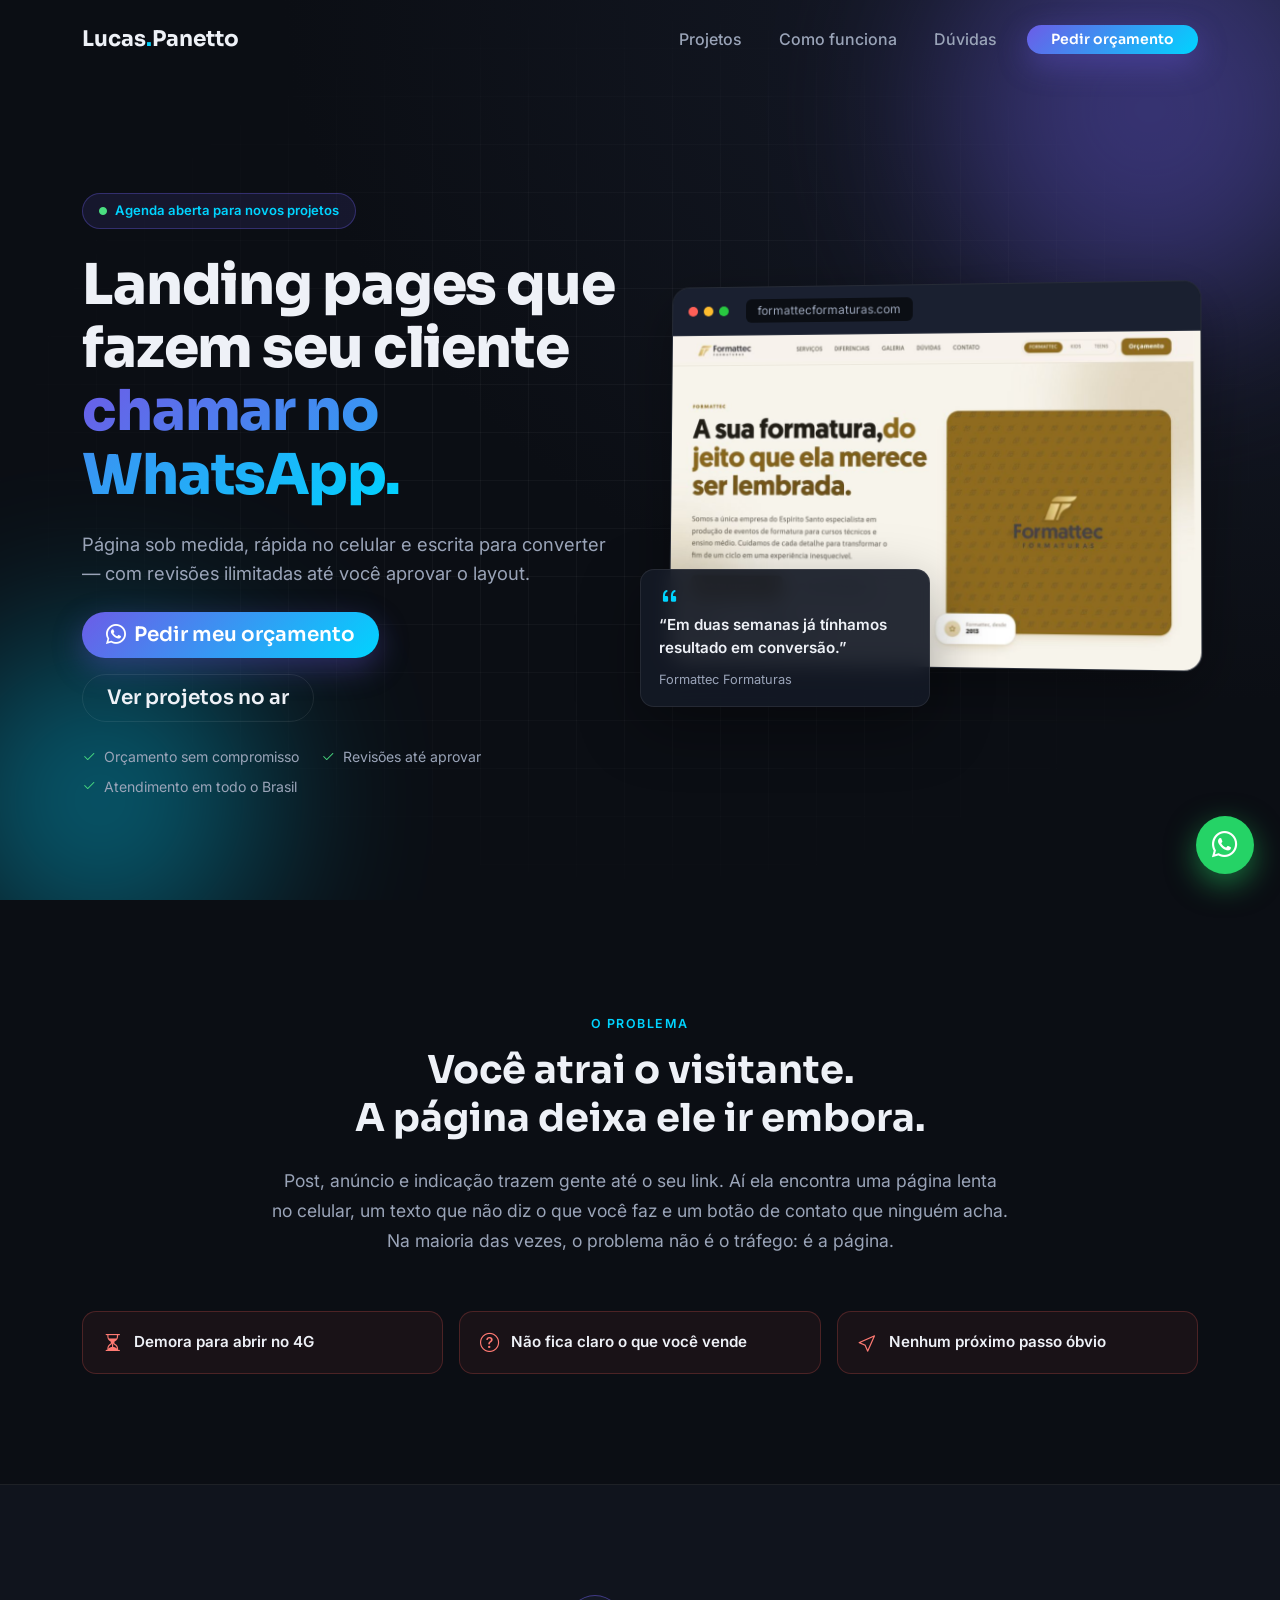
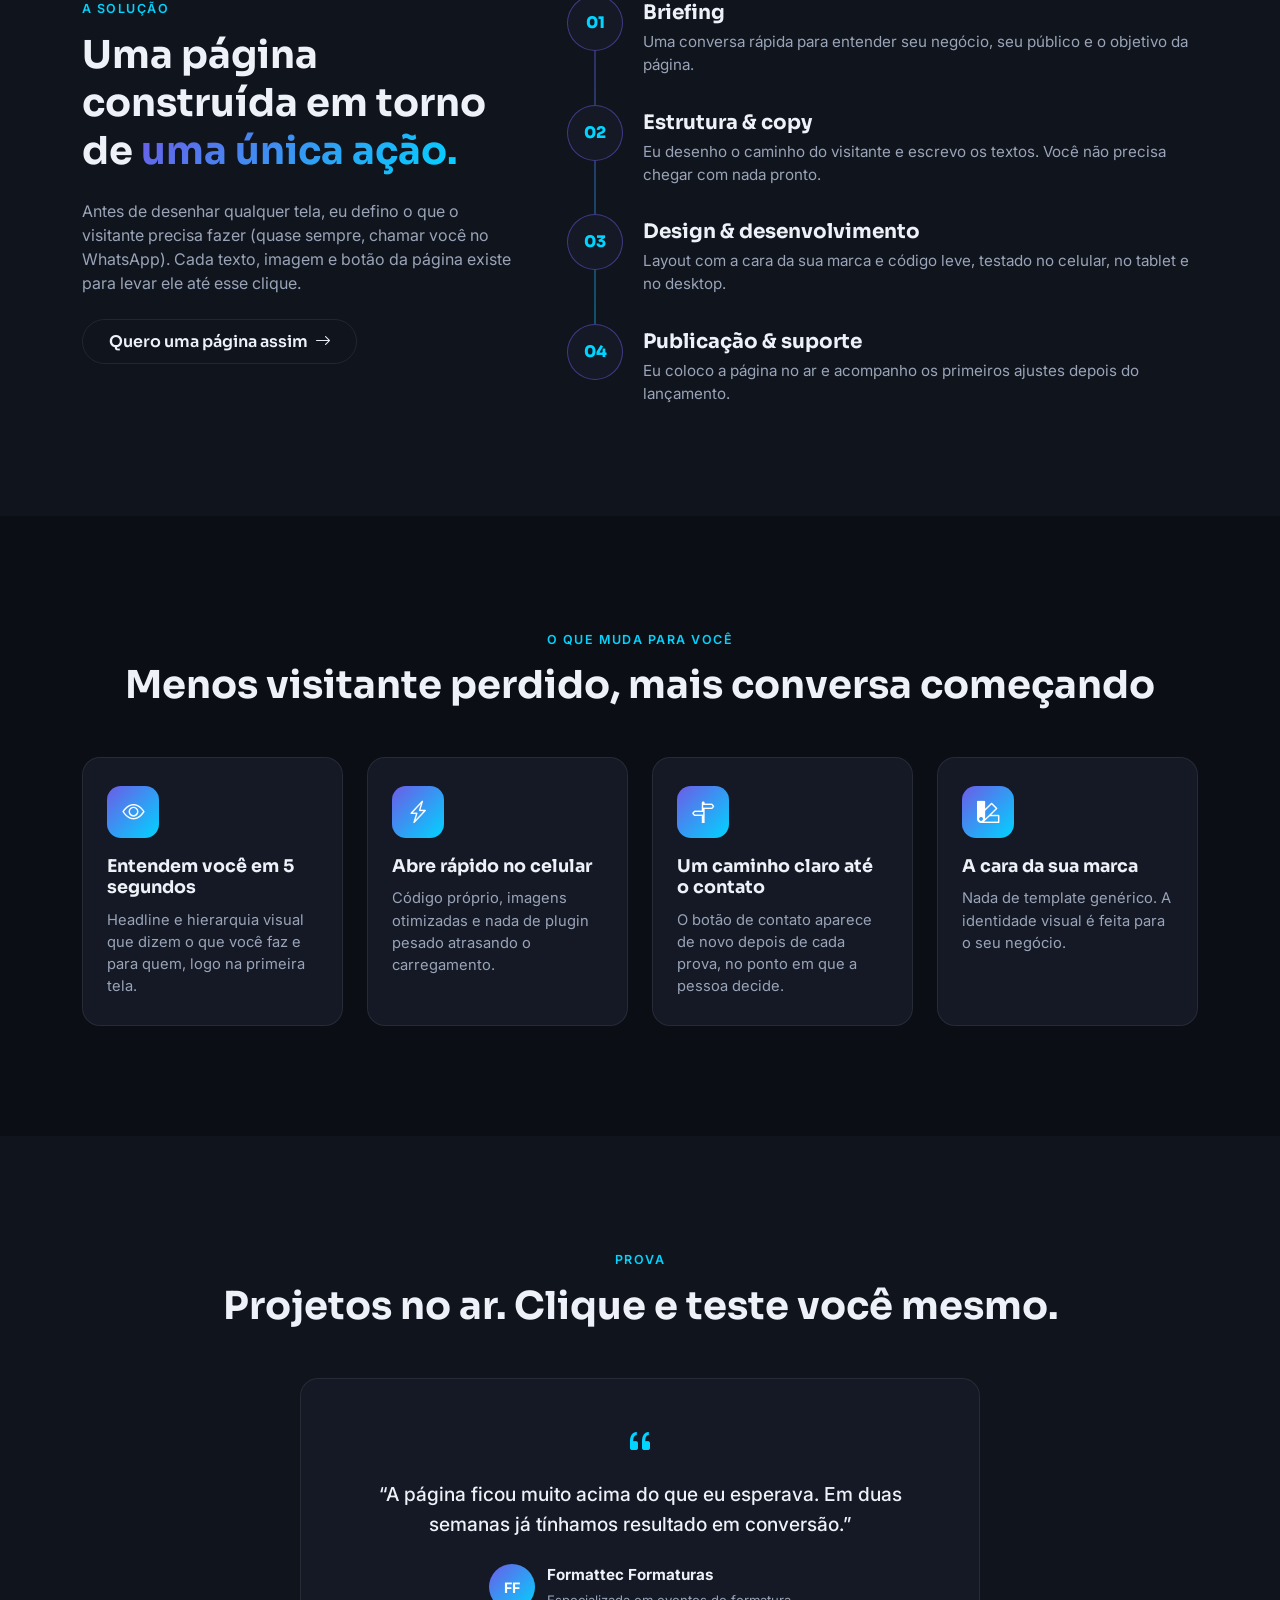
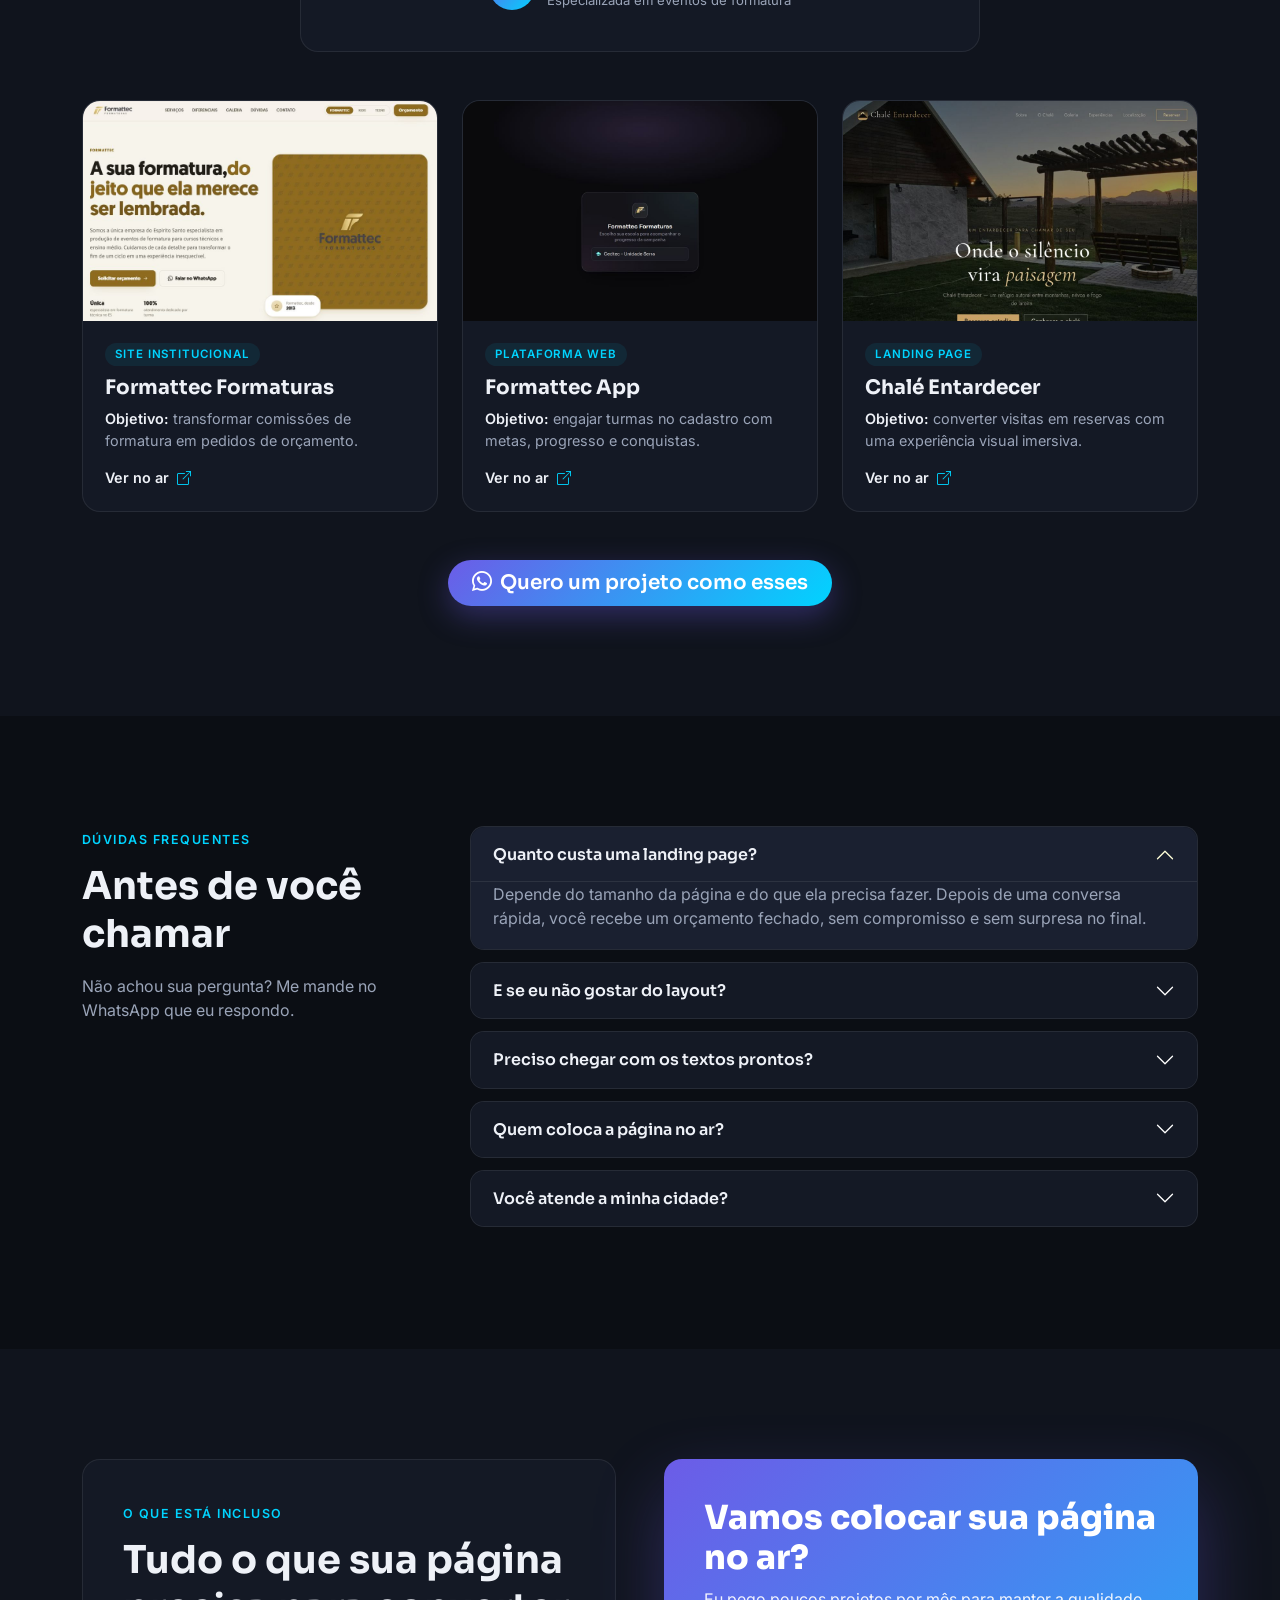
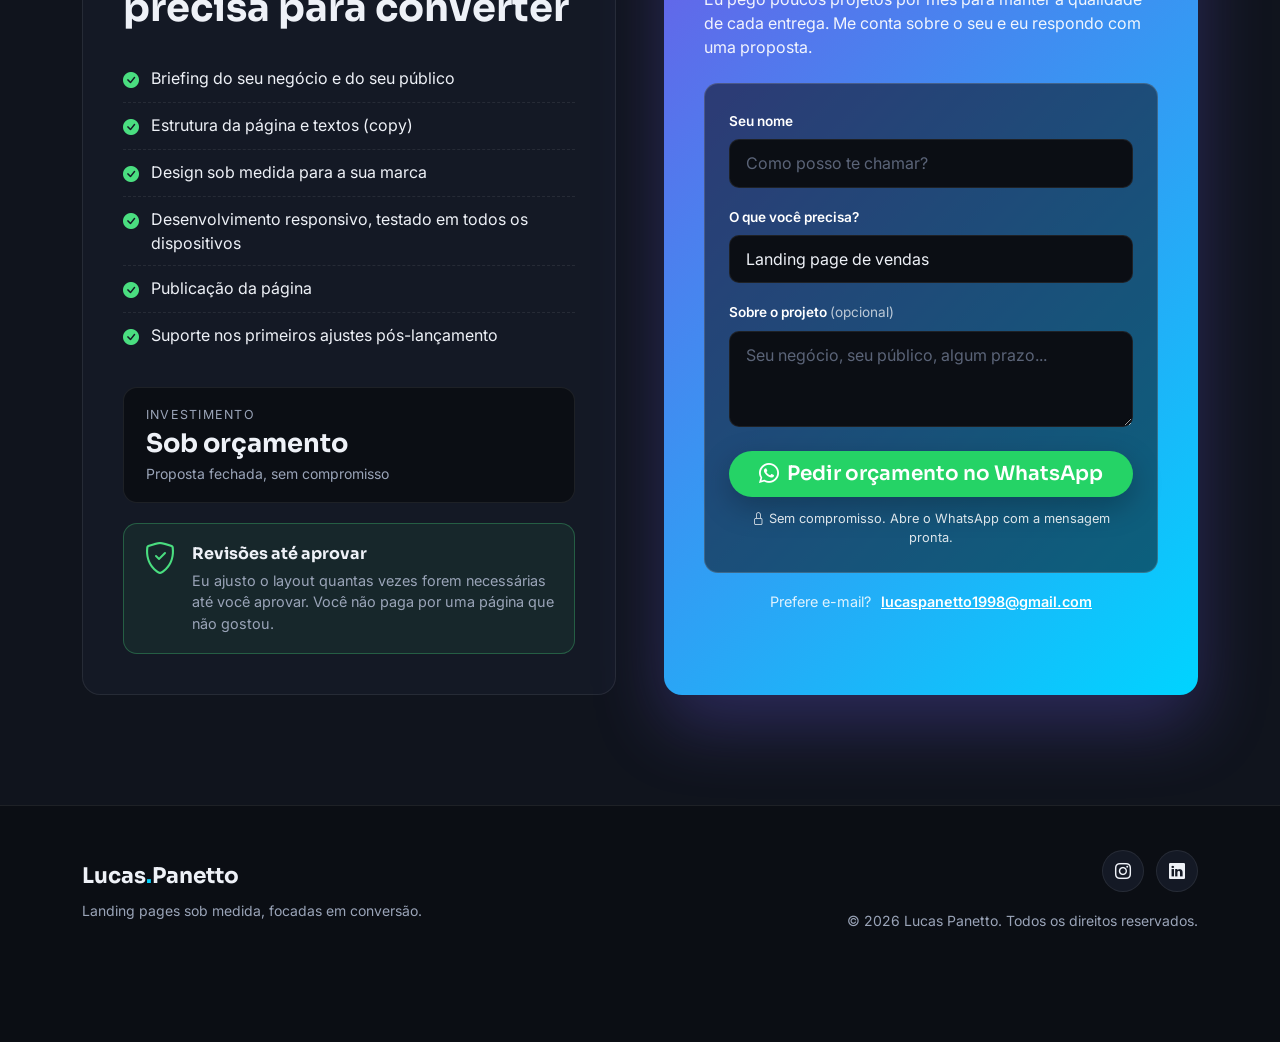
==== commit f266fc44: "Promote V2 landing page to root and add SEO basics - Replace V1 with the V2 page (structure from the" ====
--- a/index.html
+++ b/index.html
@@ -4,9 +4,65 @@
 <head>
   <meta charset="UTF-8">
   <meta name="viewport" content="width=device-width, initial-scale=1.0">
-  <title>Lucas Panetto | Landing Pages que Convertem</title>
+  <title>Lucas Panetto | Criação de Landing Pages que Convertem</title>
   <meta name="description"
-    content="Criação de landing pages modernas, rápidas e focadas em conversão. Veja o portfólio e peça um orçamento.">
+    content="Criação de landing pages sob medida, rápidas no celular e feitas para gerar clientes no WhatsApp. Revisões até você aprovar. Orçamento sem compromisso.">
+  <meta name="author" content="Lucas Panetto">
+  <meta name="robots" content="index, follow">
+  <meta name="theme-color" content="#0b0e14">
+  <link rel="canonical" href="https://lucaspanetto.com/">
+
+  <!-- Open Graph (prévia no WhatsApp, LinkedIn, Facebook) -->
+  <meta property="og:type" content="website">
+  <meta property="og:locale" content="pt_BR">
+  <meta property="og:site_name" content="Lucas Panetto">
+  <meta property="og:url" content="https://lucaspanetto.com/">
+  <meta property="og:title" content="Lucas Panetto | Criação de Landing Pages que Convertem">
+  <meta property="og:description"
+    content="Landing pages sob medida, rápidas no celular e feitas para gerar clientes no WhatsApp. Veja os projetos e peça seu orçamento.">
+  <meta property="og:image" content="https://lucaspanetto.com/assets/og-image.png">
+  <meta property="og:image:width" content="1200">
+  <meta property="og:image:height" content="630">
+  <meta property="og:image:alt" content="Lucas Panetto: landing pages que fazem seu cliente chamar no WhatsApp">
+
+  <!-- Twitter / X -->
+  <meta name="twitter:card" content="summary_large_image">
+  <meta name="twitter:title" content="Lucas Panetto | Criação de Landing Pages que Convertem">
+  <meta name="twitter:description"
+    content="Landing pages sob medida, rápidas no celular e feitas para gerar clientes no WhatsApp.">
+  <meta name="twitter:image" content="https://lucaspanetto.com/assets/og-image.png">
+
+  <!-- Dados estruturados (ajudam o Google a entender quem é e o que oferece) -->
+  <script type="application/ld+json">
+  {
+    "@context": "https://schema.org",
+    "@graph": [
+      {
+        "@type": "Person",
+        "@id": "https://lucaspanetto.com/#person",
+        "name": "Lucas Panetto",
+        "url": "https://lucaspanetto.com/",
+        "jobTitle": "Desenvolvedor de landing pages",
+        "sameAs": [
+          "https://www.instagram.com/panettolucas/",
+          "https://www.linkedin.com/in/lucaspanetto/"
+        ]
+      },
+      {
+        "@type": "ProfessionalService",
+        "@id": "https://lucaspanetto.com/#service",
+        "name": "Lucas Panetto | Criação de Landing Pages",
+        "url": "https://lucaspanetto.com/",
+        "image": "https://lucaspanetto.com/assets/og-image.png",
+        "description": "Criação de landing pages sob medida, rápidas no celular e focadas em conversão.",
+        "telephone": "+55-27-98886-1917",
+        "email": "lucaspanetto1998@gmail.com",
+        "areaServed": { "@type": "Country", "name": "Brasil" },
+        "founder": { "@id": "https://lucaspanetto.com/#person" }
+      }
+    ]
+  }
+  </script>
 
   <!-- Favicon -->
   <link rel="icon" href="favicon.ico" sizes="any">
@@ -33,402 +89,420 @@
 
 <body>
 
-  <!-- ===== NAVBAR ===== -->
+  <!-- ===== NAVBAR (mínima: um único objetivo) ===== -->
   <nav class="navbar navbar-expand-lg fixed-top" id="mainNav">
     <div class="container">
       <a class="navbar-brand" href="#top">Lucas<span>.</span>Panetto</a>
-      <button class="navbar-toggler" type="button" data-bs-toggle="collapse" data-bs-target="#navMenu">
+      <button class="navbar-toggler" type="button" data-bs-toggle="collapse" data-bs-target="#navMenu"
+        aria-label="Abrir menu">
         <span class="navbar-toggler-icon"></span>
       </button>
       <div class="collapse navbar-collapse" id="navMenu">
         <ul class="navbar-nav ms-auto align-items-lg-center gap-lg-2">
-          <li class="nav-item"><a class="nav-link" href="#sobre">Sobre</a></li>
-          <li class="nav-item"><a class="nav-link" href="#portfolio">Portfólio</a></li>
-          <li class="nav-item"><a class="nav-link" href="#processo">Processo</a></li>
-          <li class="nav-item"><a class="nav-link" href="#depoimentos">Depoimentos</a></li>
+          <li class="nav-item"><a class="nav-link" href="#projetos">Projetos</a></li>
+          <li class="nav-item"><a class="nav-link" href="#como-funciona">Como funciona</a></li>
+          <li class="nav-item"><a class="nav-link" href="#duvidas">Dúvidas</a></li>
           <li class="nav-item ms-lg-2">
-            <a class="btn btn-gradient btn-sm px-4" href="#contato">Fale comigo</a>
+            <a class="btn btn-gradient btn-sm px-4" href="#orcamento">Pedir orçamento</a>
           </li>
         </ul>
       </div>
     </div>
   </nav>
 
-  <!-- ===== HERO ===== -->
+  <!-- ===== 1. HERO ===== -->
   <header class="hero d-flex align-items-center" id="top">
     <div class="hero-orb orb-1"></div>
     <div class="hero-orb orb-2"></div>
     <div class="hero-grid"></div>
 
     <div class="container position-relative py-5">
-      <div class="row align-items-center">
-        <div class="col-lg-7" data-aos="fade-up">
-          <span class="badge-pill mb-4"><i class="bi bi-lightning-charge-fill"></i> Disponível para novos
-            projetos</span>
+      <div class="row align-items-center g-4 g-lg-5">
+        <div class="col-lg-6" data-aos="fade-up">
+          <span class="badge-pill mb-4"><i class="bi bi-circle-fill"></i> Agenda aberta para novos projetos</span>
           <h1 class="hero-title mb-4">
-            Landing pages que <span class="text-gradient">transformam visitantes</span> em clientes.
+            Landing pages que fazem seu cliente <span class="text-gradient">chamar no WhatsApp.</span>
           </h1>
           <p class="hero-subtitle mb-4">
-            Sou <strong>Lucas Panetto</strong>, especialista em criar páginas de alta conversão —
-            rápidas, responsivas e com design que gera confiança na primeira rolagem de tela.
-            <span class="typed-role text-gradient fw-semibold"></span>
+            Página sob medida, rápida no celular e escrita para converter — com revisões
+            ilimitadas até você aprovar o layout.
           </p>
-          <div class="d-flex flex-wrap gap-3 mb-5">
-            <a href="#portfolio" class="btn btn-gradient btn-lg px-4">
-              <i class="bi bi-grid-1x2-fill me-2"></i>Ver portfólio
+          <div class="d-flex flex-wrap gap-3 mb-4">
+            <a href="#orcamento" class="btn btn-gradient btn-lg px-4">
+              <i class="bi bi-whatsapp me-2"></i>Pedir meu orçamento
             </a>
-            <a href="https://wa.me/5527988861917?text=Ol%C3%A1%2C%20vi%20seu%20portf%C3%B3lio%20e%20quero%20um%20or%C3%A7amento!"
-              target="_blank" class="btn btn-outline-light btn-lg px-4">
-              <i class="bi bi-whatsapp me-2"></i>Pedir orçamento
-            </a>
-          </div>
-
-          <!-- <div class="row g-4 hero-stats">
-          <div class="col-4">
-            <div class="stat-number" data-count="47">0</div>
-            <div class="stat-label">Landing pages entregues</div>
-          </div>
-          <div class="col-4">
-            <div class="stat-number" data-count="98">0</div>
-            <div class="stat-label">% clientes satisfeitos</div>
-          </div>
-          <div class="col-4">
-            <div class="stat-number" data-count="72">0</div>
-            <div class="stat-label">Horas até a entrega*</div>
-          </div>
-        </div> -->
-        </div>
-
-        <div class="col-lg-5 d-none d-lg-block" data-aos="fade-left" data-aos-delay="150">
-          <div class="hero-mock">
-            <div class="hero-mock-bar">
-              <span></span><span></span><span></span>
-              <div class="hero-mock-url">suapagina.com</div>
-            </div>
-            <div class="hero-mock-body">
-              <div class="mock-line w-75"></div>
-              <div class="mock-line w-50"></div>
-              <div class="mock-cta"></div>
-              <div class="mock-cards">
-                <div class="mock-card"></div>
-                <div class="mock-card"></div>
-                <div class="mock-card"></div>
-              </div>
-            </div>
-          </div>
-        </div>
-      </div>
-    </div>
-
-    <a href="#sobre" class="scroll-cue" aria-label="Rolar para baixo">
-      <i class="bi bi-mouse2"></i>
-    </a>
+            <a href="#projetos" class="btn btn-ghost btn-lg px-4">Ver projetos no ar</a>
+          </div>
+          <ul class="hero-reassure">
+            <li><i class="bi bi-check2"></i> Orçamento sem compromisso</li>
+            <li><i class="bi bi-check2"></i> Revisões até aprovar</li>
+            <li><i class="bi bi-check2"></i> Atendimento em todo o Brasil</li>
+          </ul>
+        </div>
+
+        <!-- Prova acima da dobra: um projeto real no lugar de um mockup genérico -->
+        <div class="col-lg-6" data-aos="fade-left" data-aos-delay="150">
+          <div class="hero-showcase">
+            <div class="browser">
+              <div class="browser-bar">
+                <span></span><span></span><span></span>
+                <div class="browser-url">formattecformaturas.com</div>
+              </div>
+              <img src="assets/projects/formattec-shot-1.jpg" alt="Landing page da Formattec Formaturas"
+                width="1200" height="750">
+            </div>
+            <div class="hero-quote">
+              <i class="bi bi-quote"></i>
+              <p>“Em duas semanas já tínhamos resultado em conversão.”</p>
+              <span>Formattec Formaturas</span>
+            </div>
+          </div>
+        </div>
+      </div>
+    </div>
   </header>
 
-  <!-- ===== LOGOS / SOCIAL PROOF ===== -->
-  <section class="logos-strip py-4">
-    <div class="container">
-      <p class="text-center text-muted small text-uppercase mb-4" data-aos="fade-up">Metodologia aplicada em projetos de
-        diversos segmentos</p>
-      <div class="logos-row" data-aos="fade-up" data-aos-delay="100">
-        <span><i class="bi bi-shop"></i> E-commerce</span>
-        <span><i class="bi bi-briefcase"></i> Consultorias</span>
-        <span><i class="bi bi-heart-pulse"></i> Clínicas</span>
-        <span><i class="bi bi-house-door"></i> Imobiliárias</span>
-        <span><i class="bi bi-mortarboard"></i> Infoprodutos</span>
-        <span><i class="bi bi-cup-hot"></i> Eventos</span>
+  <!-- ===== 2. PROBLEMA ===== -->
+  <section class="section-padding problem" id="problema">
+    <div class="container">
+      <div class="row justify-content-center">
+        <div class="col-lg-8 text-center" data-aos="fade-up">
+          <span class="eyebrow">O problema</span>
+          <h2 class="section-title mb-4">Você atrai o visitante. <br class="d-none d-md-inline">A página deixa ele ir
+            embora.</h2>
+          <p class="lead-muted">
+            Post, anúncio e indicação trazem gente até o seu link. Aí ela encontra uma página lenta no celular,
+            um texto que não diz o que você faz e um botão de contato que ninguém acha. Na maioria das vezes, o
+            problema não é o tráfego: é a página.
+          </p>
+        </div>
+      </div>
+
+      <div class="row g-3 mt-4 justify-content-center">
+        <div class="col-md-4" data-aos="fade-up">
+          <div class="pain-card"><i class="bi bi-hourglass-split"></i> Demora para abrir no 4G</div>
+        </div>
+        <div class="col-md-4" data-aos="fade-up" data-aos-delay="100">
+          <div class="pain-card"><i class="bi bi-question-circle"></i> Não fica claro o que você vende</div>
+        </div>
+        <div class="col-md-4" data-aos="fade-up" data-aos-delay="200">
+          <div class="pain-card"><i class="bi bi-cursor"></i> Nenhum próximo passo óbvio</div>
+        </div>
       </div>
     </div>
   </section>
 
-  <!-- ===== SOBRE / DIFERENCIAIS ===== -->
-  <section class="section-padding" id="sobre">
-    <div class="container">
-      <div class="row align-items-center g-5">
+  <!-- ===== 3. SOLUÇÃO + MECANISMO ===== -->
+  <section class="section-padding bg-soft" id="como-funciona">
+    <div class="container">
+      <div class="row g-4 g-lg-5 align-items-start">
         <div class="col-lg-5" data-aos="fade-right">
-          <span class="eyebrow">Por que trabalhar comigo</span>
-          <h2 class="section-title mb-4">Não entrego só uma página. <br>Entrego uma <span class="text-gradient">máquina
-              de conversão.</span></h2>
+          <span class="eyebrow">A solução</span>
+          <h2 class="section-title mb-4">Uma página construída em torno de <span class="text-gradient">uma única
+              ação.</span></h2>
           <p class="text-secondary mb-4">
-            Cada projeto é pensado com estrutura de copywriting, hierarquia visual e performance técnica —
-            os três pilares que fazem um visitante virar lead ou cliente.
+            Antes de desenhar qualquer tela, eu defino o que o visitante precisa fazer (quase sempre, chamar
+            você no WhatsApp). Cada texto, imagem e botão da página existe para levar ele até esse clique.
           </p>
-          <a href="#contato" class="btn btn-dark-outline">Vamos conversar <i class="bi bi-arrow-right ms-1"></i></a>
+          <a href="#orcamento" class="btn btn-dark-outline">Quero uma página assim <i
+              class="bi bi-arrow-right ms-1"></i></a>
         </div>
 
         <div class="col-lg-7">
-          <div class="row g-4">
-            <div class="col-sm-6" data-aos="fade-up">
-              <div class="feature-card">
-                <div class="feature-icon"><i class="bi bi-speedometer2"></i></div>
-                <h5>Performance real</h5>
-                <p>Código limpo, imagens otimizadas e carregamento rápido — sem plugins pesados.</p>
-              </div>
-            </div>
-            <div class="col-sm-6" data-aos="fade-up" data-aos-delay="100">
-              <div class="feature-card">
-                <div class="feature-icon"><i class="bi bi-phone"></i></div>
-                <h5>100% responsivo</h5>
-                <p>Perfeita em qualquer tela: celular, tablet ou desktop, sem quebras de layout.</p>
-              </div>
-            </div>
-            <div class="col-sm-6" data-aos="fade-up" data-aos-delay="200">
-              <div class="feature-card">
-                <div class="feature-icon"><i class="bi bi-graph-up-arrow"></i></div>
-                <h5>Foco em conversão</h5>
-                <p>Estrutura de copy e CTAs posicionados com base em gatilhos que geram ação.</p>
-              </div>
-            </div>
-            <div class="col-sm-6" data-aos="fade-up" data-aos-delay="300">
-              <div class="feature-card">
-                <div class="feature-icon"><i class="bi bi-palette2"></i></div>
-                <h5>Design sob medida</h5>
-                <p>Nada de templates genéricos — identidade visual alinhada à sua marca.</p>
-              </div>
-            </div>
-          </div>
+          <ol class="steps">
+            <li data-aos="fade-up">
+              <span class="step-num">01</span>
+              <div>
+                <h5>Briefing</h5>
+                <p>Uma conversa rápida para entender seu negócio, seu público e o objetivo da página.</p>
+              </div>
+            </li>
+            <li data-aos="fade-up" data-aos-delay="100">
+              <span class="step-num">02</span>
+              <div>
+                <h5>Estrutura &amp; copy</h5>
+                <p>Eu desenho o caminho do visitante e escrevo os textos. Você não precisa chegar com nada pronto.</p>
+              </div>
+            </li>
+            <li data-aos="fade-up" data-aos-delay="200">
+              <span class="step-num">03</span>
+              <div>
+                <h5>Design &amp; desenvolvimento</h5>
+                <p>Layout com a cara da sua marca e código leve, testado no celular, no tablet e no desktop.</p>
+              </div>
+            </li>
+            <li data-aos="fade-up" data-aos-delay="300">
+              <span class="step-num">04</span>
+              <div>
+                <h5>Publicação &amp; suporte</h5>
+                <p>Eu coloco a página no ar e acompanho os primeiros ajustes depois do lançamento.</p>
+              </div>
+            </li>
+          </ol>
         </div>
       </div>
     </div>
   </section>
 
-  <!-- ===== PORTFOLIO ===== -->
-  <section class="section-padding bg-soft" id="portfolio">
+  <!-- ===== 4. BENEFÍCIOS ===== -->
+  <section class="section-padding" id="beneficios">
     <div class="container">
       <div class="text-center mb-5" data-aos="fade-up">
-        <span class="eyebrow">Portfólio</span>
-        <h2 class="section-title">Projetos recentes</h2>
-        <p class="text-secondary col-lg-6 mx-auto">
-          Uma seleção de landing pages desenvolvidas para diferentes nichos e objetivos.
-        </p>
-      </div>
-
-      <div class="row g-4" id="portfolioGrid">
-
-        <div class="col-md-6 col-lg-4 portfolio-item" data-aos="fade-up">
-          <div class="portfolio-card" data-bs-toggle="modal" data-bs-target="#modal-formattec" role="button"
-            tabindex="0">
-            <div class="portfolio-thumb" style="background-image: url('assets/projects/formattec-thumb.jpg');"></div>
-            <div class="portfolio-overlay">
-              <span class="btn btn-light btn-sm rounded-pill px-3"><i class="bi bi-eye me-1"></i> Ver projeto</span>
-            </div>
-            <div class="portfolio-info">
+        <span class="eyebrow">O que muda para você</span>
+        <h2 class="section-title">Menos visitante perdido, mais conversa começando</h2>
+      </div>
+
+      <div class="row g-4">
+        <div class="col-sm-6 col-lg-3" data-aos="fade-up">
+          <div class="feature-card">
+            <div class="feature-icon"><i class="bi bi-eye"></i></div>
+            <h5>Entendem você em 5 segundos</h5>
+            <p>Headline e hierarquia visual que dizem o que você faz e para quem, logo na primeira tela.</p>
+          </div>
+        </div>
+        <div class="col-sm-6 col-lg-3" data-aos="fade-up" data-aos-delay="100">
+          <div class="feature-card">
+            <div class="feature-icon"><i class="bi bi-lightning-charge"></i></div>
+            <h5>Abre rápido no celular</h5>
+            <p>Código próprio, imagens otimizadas e nada de plugin pesado atrasando o carregamento.</p>
+          </div>
+        </div>
+        <div class="col-sm-6 col-lg-3" data-aos="fade-up" data-aos-delay="200">
+          <div class="feature-card">
+            <div class="feature-icon"><i class="bi bi-signpost-split"></i></div>
+            <h5>Um caminho claro até o contato</h5>
+            <p>O botão de contato aparece de novo depois de cada prova, no ponto em que a pessoa decide.</p>
+          </div>
+        </div>
+        <div class="col-sm-6 col-lg-3" data-aos="fade-up" data-aos-delay="300">
+          <div class="feature-card">
+            <div class="feature-icon"><i class="bi bi-palette2"></i></div>
+            <h5>A cara da sua marca</h5>
+            <p>Nada de template genérico. A identidade visual é feita para o seu negócio.</p>
+          </div>
+        </div>
+      </div>
+    </div>
+  </section>
+
+  <!-- ===== 5. PROVA ===== -->
+  <section class="section-padding bg-soft" id="projetos">
+    <div class="container">
+      <div class="text-center mb-5" data-aos="fade-up">
+        <span class="eyebrow">Prova</span>
+        <h2 class="section-title">Projetos no ar. Clique e teste você mesmo.</h2>
+      </div>
+
+      <div class="testimonial-card mx-auto mb-5" data-aos="zoom-in">
+        <i class="bi bi-quote quote-icon"></i>
+        <p>“A página ficou muito acima do que eu esperava. Em duas semanas já tínhamos resultado em conversão.”</p>
+        <div class="testimonial-author">
+          <div class="avatar">FF</div>
+          <div>
+            <strong>Formattec Formaturas</strong>
+            <span>Especializada em eventos de formatura</span>
+          </div>
+        </div>
+      </div>
+
+      <div class="row g-4">
+        <div class="col-md-6 col-lg-4" data-aos="fade-up">
+          <article class="case-card">
+            <button class="case-thumb" data-bs-toggle="modal" data-bs-target="#modal-formattec"
+              style="background-image: url('assets/projects/formattec-thumb.jpg');"
+              aria-label="Ver galeria do projeto Formattec Formaturas">
+              <span class="case-overlay"><i class="bi bi-images me-1"></i> Ver galeria</span>
+            </button>
+            <div class="case-body">
+              <span class="case-tag">Site institucional</span>
               <h5>Formattec Formaturas</h5>
-              <p>Site institucional para empresa especializada em eventos de formatura.</p>
-            </div>
-          </div>
-        </div>
-
-        <div class="col-md-6 col-lg-4 portfolio-item" data-aos="fade-up" data-aos-delay="100">
-          <div class="portfolio-card" data-bs-toggle="modal" data-bs-target="#modal-formattecapp" role="button"
-            tabindex="0">
-            <div class="portfolio-thumb" style="background-image: url('assets/projects/formattecapp-thumb.jpg');">
-            </div>
-            <div class="portfolio-overlay">
-              <span class="btn btn-light btn-sm rounded-pill px-3"><i class="bi bi-eye me-1"></i> Ver projeto</span>
-            </div>
-            <div class="portfolio-info">
+              <p><strong>Objetivo:</strong> transformar comissões de formatura em pedidos de orçamento.</p>
+              <a href="https://www.formattecformaturas.com" target="_blank" rel="noopener" class="case-link">Ver no ar
+                <i class="bi bi-box-arrow-up-right"></i></a>
+            </div>
+          </article>
+        </div>
+
+        <div class="col-md-6 col-lg-4" data-aos="fade-up" data-aos-delay="100">
+          <article class="case-card">
+            <button class="case-thumb" data-bs-toggle="modal" data-bs-target="#modal-formattecapp"
+              style="background-image: url('assets/projects/formattecapp-thumb.jpg');"
+              aria-label="Ver galeria do projeto Formattec App">
+              <span class="case-overlay"><i class="bi bi-images me-1"></i> Ver galeria</span>
+            </button>
+            <div class="case-body">
+              <span class="case-tag">Plataforma web</span>
               <h5>Formattec App</h5>
-              <p>Plataforma gamificada de acompanhamento de cadastro por turma.</p>
-            </div>
-          </div>
-        </div>
-
-        <div class="col-md-6 col-lg-4 portfolio-item" data-aos="fade-up" data-aos-delay="200">
-          <div class="portfolio-card" data-bs-toggle="modal" data-bs-target="#modal-chale" role="button"
-            tabindex="0">
-            <div class="portfolio-thumb" style="background-image: url('assets/projects/chale-thumb.jpg');"></div>
-            <div class="portfolio-overlay">
-              <span class="btn btn-light btn-sm rounded-pill px-3"><i class="bi bi-eye me-1"></i> Ver projeto</span>
-            </div>
-            <div class="portfolio-info">
+              <p><strong>Objetivo:</strong> engajar turmas no cadastro com metas, progresso e conquistas.</p>
+              <a href="https://app.formattecformaturas.com/cedtec-serra" target="_blank" rel="noopener"
+                class="case-link">Ver no ar <i class="bi bi-box-arrow-up-right"></i></a>
+            </div>
+          </article>
+        </div>
+
+        <div class="col-md-6 col-lg-4" data-aos="fade-up" data-aos-delay="200">
+          <article class="case-card">
+            <button class="case-thumb" data-bs-toggle="modal" data-bs-target="#modal-chale"
+              style="background-image: url('assets/projects/chale-thumb.jpg');"
+              aria-label="Ver galeria do projeto Chalé Entardecer">
+              <span class="case-overlay"><i class="bi bi-images me-1"></i> Ver galeria</span>
+            </button>
+            <div class="case-body">
+              <span class="case-tag">Landing page</span>
               <h5>Chalé Entardecer</h5>
-              <p>Landing page de hospedagem com estética autoral e foco em reservas.</p>
-            </div>
-          </div>
-        </div>
-
+              <p><strong>Objetivo:</strong> converter visitas em reservas com uma experiência visual imersiva.</p>
+              <a href="https://chale-entardecer.netlify.app/" target="_blank" rel="noopener" class="case-link">Ver no
+                ar <i class="bi bi-box-arrow-up-right"></i></a>
+            </div>
+          </article>
+        </div>
+      </div>
+
+      <div class="text-center mt-5" data-aos="fade-up">
+        <a href="#orcamento" class="btn btn-gradient btn-lg px-4"><i class="bi bi-whatsapp me-2"></i>Quero um
+          projeto como esses</a>
       </div>
     </div>
   </section>
 
-  <!-- ===== PROCESSO ===== -->
-  <section class="section-padding" id="processo">
-    <div class="container">
-      <div class="text-center mb-5" data-aos="fade-up">
-        <span class="eyebrow">Como funciona</span>
-        <h2 class="section-title">Do briefing ao ar em 4 passos</h2>
-      </div>
-
-      <div class="row g-4 process-row">
-        <div class="col-md-6 col-lg-3" data-aos="fade-up">
-          <div class="process-card">
-            <div class="process-num">01</div>
-            <h5>Briefing</h5>
-            <p>Entendo seu negócio, público e objetivo da página em uma conversa rápida.</p>
-          </div>
-        </div>
-        <div class="col-md-6 col-lg-3" data-aos="fade-up" data-aos-delay="100">
-          <div class="process-card">
-            <div class="process-num">02</div>
-            <h5>Estrutura & Copy</h5>
-            <p>Defino a jornada do visitante e os textos que vão gerar ação.</p>
-          </div>
-        </div>
-        <div class="col-md-6 col-lg-3" data-aos="fade-up" data-aos-delay="200">
-          <div class="process-card">
-            <div class="process-num">03</div>
-            <h5>Design & Desenvolvimento</h5>
-            <p>Layout moderno, animações e código responsivo, testado em todos os dispositivos.</p>
-          </div>
-        </div>
-        <div class="col-md-6 col-lg-3" data-aos="fade-up" data-aos-delay="300">
-          <div class="process-card">
-            <div class="process-num">04</div>
-            <h5>Entrega & Suporte</h5>
-            <p>Publicação da página e acompanhamento nos primeiros ajustes pós-lançamento.</p>
+  <!-- ===== 6. OBJEÇÕES ===== -->
+  <section class="section-padding" id="duvidas">
+    <div class="container">
+      <div class="row g-4 g-lg-5">
+        <div class="col-lg-4" data-aos="fade-right">
+          <span class="eyebrow">Dúvidas frequentes</span>
+          <h2 class="section-title mb-3">Antes de você chamar</h2>
+          <p class="text-secondary">Não achou sua pergunta? Me mande no WhatsApp que eu respondo.</p>
+        </div>
+
+        <div class="col-lg-8" data-aos="fade-up">
+          <div class="accordion faq" id="faq">
+            <div class="accordion-item">
+              <h3 class="accordion-header">
+                <button class="accordion-button" type="button" data-bs-toggle="collapse" data-bs-target="#q1"
+                  aria-expanded="true">Quanto custa uma landing page?</button>
+              </h3>
+              <div id="q1" class="accordion-collapse collapse show" data-bs-parent="#faq">
+                <div class="accordion-body">Depende do tamanho da página e do que ela precisa fazer. Depois de uma
+                  conversa rápida, você recebe um orçamento fechado, sem compromisso e sem surpresa no final.</div>
+              </div>
+            </div>
+            <div class="accordion-item">
+              <h3 class="accordion-header">
+                <button class="accordion-button collapsed" type="button" data-bs-toggle="collapse"
+                  data-bs-target="#q2">E se eu não gostar do layout?</button>
+              </h3>
+              <div id="q2" class="accordion-collapse collapse" data-bs-parent="#faq">
+                <div class="accordion-body">Eu faço revisões até você aprovar. A página só vai para o ar quando você
+                  estiver satisfeito com ela.</div>
+              </div>
+            </div>
+            <div class="accordion-item">
+              <h3 class="accordion-header">
+                <button class="accordion-button collapsed" type="button" data-bs-toggle="collapse"
+                  data-bs-target="#q3">Preciso chegar com os textos prontos?</button>
+              </h3>
+              <div id="q3" class="accordion-collapse collapse" data-bs-parent="#faq">
+                <div class="accordion-body">Não. A estrutura e a copy fazem parte do projeto. Você me conta sobre o
+                  seu negócio e eu transformo isso em texto que vende.</div>
+              </div>
+            </div>
+            <div class="accordion-item">
+              <h3 class="accordion-header">
+                <button class="accordion-button collapsed" type="button" data-bs-toggle="collapse"
+                  data-bs-target="#q4">Quem coloca a página no ar?</button>
+              </h3>
+              <div id="q4" class="accordion-collapse collapse" data-bs-parent="#faq">
+                <div class="accordion-body">Eu. Cuido da publicação e acompanho os primeiros ajustes depois do
+                  lançamento.</div>
+              </div>
+            </div>
+            <div class="accordion-item">
+              <h3 class="accordion-header">
+                <button class="accordion-button collapsed" type="button" data-bs-toggle="collapse"
+                  data-bs-target="#q5">Você atende a minha cidade?</button>
+              </h3>
+              <div id="q5" class="accordion-collapse collapse" data-bs-parent="#faq">
+                <div class="accordion-body">Sim. O atendimento é remoto, para todo o Brasil. Todas as etapas
+                  acontecem por WhatsApp e videochamada.</div>
+              </div>
+            </div>
           </div>
         </div>
       </div>
     </div>
   </section>
 
-  <!-- ===== DEPOIMENTOS ===== -->
-  <section class="section-padding bg-soft" id="depoimentos">
-    <div class="container">
-      <div class="text-center mb-5" data-aos="fade-up">
-        <span class="eyebrow">Depoimentos</span>
-        <h2 class="section-title">O que dizem os clientes</h2>
-      </div>
-
-      <div id="testimonialCarousel" class="carousel slide" data-bs-ride="carousel" data-aos="zoom-in">
-        <div class="carousel-inner">
-          <div class="carousel-item active">
-            <div class="testimonial-card mx-auto">
-              <i class="bi bi-quote quote-icon"></i>
-              <p>"A página ficou muito acima do que eu esperava. Em duas semanas já tínhamos resultado em conversão."
-              </p>
-              <div class="testimonial-author">
-                <div class="avatar">FF</div>
-                <div>
-                  <strong>Formattec Formaturas</strong>
-                  <span>Especializada em Eventos de Formatura</span>
-                </div>
-              </div>
-            </div>
-          </div>
-          <!-- <div class="carousel-item">
-            <div class="testimonial-card mx-auto">
-              <i class="bi bi-quote quote-icon"></i>
-              <p>"Processo rápido, comunicação clara e um design que realmente transmite profissionalismo."</p>
-              <div class="testimonial-author">
-                <div class="avatar">RC</div>
-                <div>
-                  <strong>Rodrigo Castro</strong>
-                  <span>Loja de Suplementos</span>
-                </div>
-              </div>
-            </div>
-          </div>
-          <div class="carousel-item">
-            <div class="testimonial-card mx-auto">
-              <i class="bi bi-quote quote-icon"></i>
-              <p>"Recomendo de olhos fechados. Entendeu exatamente o que a clínica precisava para converter mais
-                pacientes."</p>
-              <div class="testimonial-author">
-                <div class="avatar">AS</div>
-                <div>
-                  <strong>Ana Souza</strong>
-                  <span>Clínica Odontológica</span>
-                </div>
-              </div>
-            </div>
-          </div> -->
-        </div>
-        <button class="carousel-control-prev" type="button" data-bs-target="#testimonialCarousel" data-bs-slide="prev">
-          <span class="carousel-ctrl"><i class="bi bi-chevron-left"></i></span>
-        </button>
-        <button class="carousel-control-next" type="button" data-bs-target="#testimonialCarousel" data-bs-slide="next">
-          <span class="carousel-ctrl"><i class="bi bi-chevron-right"></i></span>
-        </button>
-        <div class="carousel-indicators testimonial-indicators">
-          <button type="button" data-bs-target="#testimonialCarousel" data-bs-slide-to="0" class="active"></button>
-          <!-- <button type="button" data-bs-target="#testimonialCarousel" data-bs-slide-to="1"></button>
-          <button type="button" data-bs-target="#testimonialCarousel" data-bs-slide-to="2"></button> -->
-        </div>
-      </div>
-    </div>
-  </section>
-
-  <!-- ===== CTA FINAL ===== -->
-  <section class="cta-section">
-    <div class="container text-center" data-aos="zoom-in">
-      <h2 class="mb-3">Pronto para ter uma landing page que realmente converte?</h2>
-      <p class="mb-4">Vagas limitadas por mês para garantir qualidade em cada entrega.</p>
-      <div class="d-flex justify-content-center flex-wrap gap-3">
-        <a href="https://wa.me/5527988861917?text=Ol%C3%A1%2C%20quero%20um%20or%C3%A7amento%20para%20minha%20landing%20page!"
-          target="_blank" class="btn btn-light btn-lg px-4">
-          <i class="bi bi-whatsapp me-2"></i>Chamar no WhatsApp
-        </a>
-        <a href="#contato" class="btn btn-outline-light btn-lg px-4">Preencher formulário</a>
-      </div>
-    </div>
-  </section>
-
-  <!-- ===== CONTATO ===== -->
-  <section class="section-padding" id="contato">
-    <div class="container">
-      <div class="row g-5">
-        <div class="col-lg-5" data-aos="fade-right">
-          <span class="eyebrow">Contato</span>
-          <h2 class="section-title mb-4">Vamos construir sua próxima página?</h2>
-          <p class="text-secondary mb-4">
-            Me conte um pouco sobre seu projeto e retorno o mais rápido possível com uma proposta.
-          </p>
-          <ul class="contact-list">
-            <li><i class="bi bi-whatsapp"></i> (27) 98886-1917</li>
-            <li><i class="bi bi-envelope"></i> lucaspanetto1998@gmail.com</li>
-            <li><i class="bi bi-geo-alt"></i> Atendimento remoto para todo o Brasil</li>
-          </ul>
-          <div class="social-links mt-4">
-            <a href="https://www.instagram.com/panettolucas/"><i class="bi bi-instagram"></i></a>
-            <a href="https://www.linkedin.com/in/lucaspanetto/"><i class="bi bi-linkedin"></i></a>
-          </div>
-        </div>
-
-        <div class="col-lg-7" data-aos="fade-left">
-          <form class="contact-form" id="contactForm">
-            <div class="row g-3">
-              <div class="col-md-6">
-                <label class="form-label">Nome</label>
-                <input type="text" class="form-control" placeholder="Seu nome" required>
-              </div>
-              <div class="col-md-6">
-                <label class="form-label">E-mail</label>
-                <input type="email" class="form-control" placeholder="seu@email.com" required>
-              </div>
-              <div class="col-12">
-                <label class="form-label">Tipo de projeto</label>
-                <select class="form-select">
+  <!-- ===== 7. OFERTA + 8. CTA FINAL ===== -->
+  <section class="section-padding bg-soft" id="orcamento">
+    <div class="container">
+      <div class="row g-4 g-lg-5 align-items-stretch">
+        <div class="col-lg-6" data-aos="fade-right">
+          <div class="offer-card">
+            <span class="eyebrow">O que está incluso</span>
+            <h2 class="section-title mb-4">Tudo o que sua página precisa para converter</h2>
+            <ul class="offer-list">
+              <li><i class="bi bi-check-circle-fill"></i> Briefing do seu negócio e do seu público</li>
+              <li><i class="bi bi-check-circle-fill"></i> Estrutura da página e textos (copy)</li>
+              <li><i class="bi bi-check-circle-fill"></i> Design sob medida para a sua marca</li>
+              <li><i class="bi bi-check-circle-fill"></i> Desenvolvimento responsivo, testado em todos os dispositivos
+              </li>
+              <li><i class="bi bi-check-circle-fill"></i> Publicação da página</li>
+              <li><i class="bi bi-check-circle-fill"></i> Suporte nos primeiros ajustes pós-lançamento</li>
+            </ul>
+            <div class="offer-price">
+              <span>Investimento</span>
+              <strong>Sob orçamento</strong>
+              <small>Proposta fechada, sem compromisso</small>
+            </div>
+            <div class="guarantee">
+              <i class="bi bi-shield-check"></i>
+              <div>
+                <strong>Revisões até aprovar</strong>
+                <p>Eu ajusto o layout quantas vezes forem necessárias até você aprovar. Você não paga por uma
+                  página que não gostou.</p>
+              </div>
+            </div>
+          </div>
+        </div>
+
+        <div class="col-lg-6" data-aos="fade-left">
+          <div class="cta-card">
+            <h2>Vamos colocar sua página no ar?</h2>
+            <p class="mb-4">Eu pego poucos projetos por mês para manter a qualidade de cada entrega. Me conta
+              sobre o seu e eu respondo com uma proposta.</p>
+
+            <form class="contact-form" id="leadForm" novalidate>
+              <div class="mb-3">
+                <label class="form-label" for="leadName">Seu nome</label>
+                <input type="text" class="form-control" id="leadName" placeholder="Como posso te chamar?" required>
+              </div>
+              <div class="mb-3">
+                <label class="form-label" for="leadType">O que você precisa?</label>
+                <select class="form-select" id="leadType">
                   <option>Landing page de vendas</option>
                   <option>Captura de leads</option>
                   <option>Site institucional</option>
                   <option>Página de evento</option>
-                  <option>Outro</option>
+                  <option>Ainda não sei</option>
                 </select>
               </div>
-              <div class="col-12">
-                <label class="form-label">Mensagem</label>
-                <textarea class="form-control" rows="4" placeholder="Conte um pouco sobre o seu projeto..."
-                  required></textarea>
-              </div>
-              <div class="col-12">
-                <button type="submit" class="btn btn-gradient btn-lg w-100">
-                  Enviar mensagem <i class="bi bi-send ms-2"></i>
-                </button>
-              </div>
-            </div>
-          </form>
+              <div class="mb-4">
+                <label class="form-label" for="leadMsg">Sobre o projeto <span class="optional">(opcional)</span></label>
+                <textarea class="form-control" id="leadMsg" rows="3"
+                  placeholder="Seu negócio, seu público, algum prazo..."></textarea>
+              </div>
+              <button type="submit" class="btn btn-gradient btn-lg w-100">
+                <i class="bi bi-whatsapp me-2"></i>Pedir orçamento no WhatsApp
+              </button>
+              <p class="form-note"><i class="bi bi-lock"></i> Sem compromisso. Abre o WhatsApp com a mensagem pronta.</p>
+            </form>
+
+            <div class="alt-contact">
+              <span>Prefere e-mail?</span>
+              <a href="mailto:lucaspanetto1998@gmail.com">lucaspanetto1998@gmail.com</a>
+            </div>
+          </div>
         </div>
       </div>
     </div>
@@ -438,20 +512,16 @@
   <footer class="footer">
     <div class="container">
       <div class="row gy-4 align-items-center">
-        <div class="col-md-4">
+        <div class="col-md-6">
           <a class="navbar-brand" href="#top">Lucas<span>.</span>Panetto</a>
-          <p class="text-white small mt-2 mb-0">Landing pages modernas e focadas em conversão.</p>
-        </div>
-        <div class="col-md-4 text-center">
-          <ul class="footer-links">
-            <li><a href="#sobre">Sobre</a></li>
-            <li><a href="#portfolio">Portfólio</a></li>
-            <li><a href="#depoimentos">Depoimentos</a></li>
-            <li><a href="#contato">Contato</a></li>
-          </ul>
-        </div>
-        <div class="col-md-4 text-md-end">
-          <span class="text-white small">&copy; <span id="year"></span> Lucas Panetto. Todos os direitos
+          <p class="small mt-2 mb-0 text-secondary">Landing pages sob medida, focadas em conversão.</p>
+        </div>
+        <div class="col-md-6 text-md-end">
+          <div class="social-links justify-content-md-end mb-3">
+            <a href="https://www.instagram.com/panettolucas/" aria-label="Instagram"><i class="bi bi-instagram"></i></a>
+            <a href="https://www.linkedin.com/in/lucaspanetto/" aria-label="LinkedIn"><i class="bi bi-linkedin"></i></a>
+          </div>
+          <span class="small text-secondary">&copy; <span id="year"></span> Lucas Panetto. Todos os direitos
             reservados.</span>
         </div>
       </div>
@@ -466,35 +536,28 @@
         <div class="modal-body">
           <div id="carousel-formattec" class="carousel slide project-carousel" data-bs-ride="false">
             <div class="carousel-inner">
-              <div class="carousel-item active">
-                <img src="assets/projects/formattec-shot-1.jpg" alt="Formattec Formaturas - Hero">
-              </div>
-              <div class="carousel-item">
-                <img src="assets/projects/formattec-shot-2.jpg" alt="Formattec Formaturas - Diferenciais">
-              </div>
-              <div class="carousel-item">
-                <img src="assets/projects/formattec-shot-3.jpg" alt="Formattec Formaturas - Depoimentos">
-              </div>
-              <div class="carousel-item">
-                <img src="assets/projects/formattec-shot-4.jpg" alt="Formattec Formaturas - Orçamento">
-              </div>
+              <div class="carousel-item active"><img src="assets/projects/formattec-shot-1.jpg"
+                  alt="Formattec Formaturas - Hero"></div>
+              <div class="carousel-item"><img src="assets/projects/formattec-shot-2.jpg" loading="lazy"
+                  alt="Formattec Formaturas - Diferenciais"></div>
+              <div class="carousel-item"><img src="assets/projects/formattec-shot-3.jpg" loading="lazy"
+                  alt="Formattec Formaturas - Depoimentos"></div>
+              <div class="carousel-item"><img src="assets/projects/formattec-shot-4.jpg" loading="lazy"
+                  alt="Formattec Formaturas - Orçamento"></div>
             </div>
             <button class="carousel-control-prev" type="button" data-bs-target="#carousel-formattec"
-              data-bs-slide="prev">
-              <span class="carousel-ctrl"><i class="bi bi-chevron-left"></i></span>
-            </button>
+              data-bs-slide="prev" aria-label="Anterior"><span class="carousel-ctrl"><i
+                  class="bi bi-chevron-left"></i></span></button>
             <button class="carousel-control-next" type="button" data-bs-target="#carousel-formattec"
-              data-bs-slide="next">
-              <span class="carousel-ctrl"><i class="bi bi-chevron-right"></i></span>
-            </button>
+              data-bs-slide="next" aria-label="Próxima"><span class="carousel-ctrl"><i
+                  class="bi bi-chevron-right"></i></span></button>
           </div>
           <div class="project-modal-info">
             <h4>Formattec Formaturas</h4>
             <p>Site institucional para uma empresa especializada em eventos de formatura no Espírito Santo. Estrutura
               pensada para gerar credibilidade e converter comissões de formatura em orçamentos.</p>
-            <a href="https://www.formattecformaturas.com" target="_blank" class="btn btn-gradient">
-              Visitar site <i class="bi bi-box-arrow-up-right ms-1"></i>
-            </a>
+            <a href="https://www.formattecformaturas.com" target="_blank" rel="noopener" class="btn btn-gradient">
+              Visitar site <i class="bi bi-box-arrow-up-right ms-1"></i></a>
           </div>
         </div>
       </div>
@@ -508,32 +571,26 @@
         <div class="modal-body">
           <div id="carousel-formattecapp" class="carousel slide project-carousel" data-bs-ride="false">
             <div class="carousel-inner">
-              <div class="carousel-item active">
-                <img src="assets/projects/formattecapp-shot-1.jpg" alt="Formattec App - Seleção de escola">
-              </div>
-              <div class="carousel-item">
-                <img src="assets/projects/formattecapp-shot-2.jpg" alt="Formattec App - Progresso da turma">
-              </div>
-              <div class="carousel-item">
-                <img src="assets/projects/formattecapp-shot-3.jpg" alt="Formattec App - Conquistas desbloqueáveis">
-              </div>
+              <div class="carousel-item active"><img src="assets/projects/formattecapp-shot-1.jpg"
+                  alt="Formattec App - Seleção de escola"></div>
+              <div class="carousel-item"><img src="assets/projects/formattecapp-shot-2.jpg" loading="lazy"
+                  alt="Formattec App - Progresso da turma"></div>
+              <div class="carousel-item"><img src="assets/projects/formattecapp-shot-3.jpg" loading="lazy"
+                  alt="Formattec App - Conquistas desbloqueáveis"></div>
             </div>
             <button class="carousel-control-prev" type="button" data-bs-target="#carousel-formattecapp"
-              data-bs-slide="prev">
-              <span class="carousel-ctrl"><i class="bi bi-chevron-left"></i></span>
-            </button>
+              data-bs-slide="prev" aria-label="Anterior"><span class="carousel-ctrl"><i
+                  class="bi bi-chevron-left"></i></span></button>
             <button class="carousel-control-next" type="button" data-bs-target="#carousel-formattecapp"
-              data-bs-slide="next">
-              <span class="carousel-ctrl"><i class="bi bi-chevron-right"></i></span>
-            </button>
+              data-bs-slide="next" aria-label="Próxima"><span class="carousel-ctrl"><i
+                  class="bi bi-chevron-right"></i></span></button>
           </div>
           <div class="project-modal-info">
             <h4>Formattec App</h4>
             <p>Plataforma web gamificada para engajar turmas no cadastro da campanha de formatura, com progresso por
               turma, metas e conquistas desbloqueáveis conforme a adesão dos alunos.</p>
-            <a href="https://app.formattecformaturas.com/cedtec-serra" target="_blank" class="btn btn-gradient">
-              Visitar site <i class="bi bi-box-arrow-up-right ms-1"></i>
-            </a>
+            <a href="https://app.formattecformaturas.com/cedtec-serra" target="_blank" rel="noopener"
+              class="btn btn-gradient">Visitar site <i class="bi bi-box-arrow-up-right ms-1"></i></a>
           </div>
         </div>
       </div>
@@ -547,48 +604,42 @@
         <div class="modal-body">
           <div id="carousel-chale" class="carousel slide project-carousel" data-bs-ride="false">
             <div class="carousel-inner">
-              <div class="carousel-item active">
-                <img src="assets/projects/chale-shot-1.jpg" alt="Chalé Entardecer - Hero">
-              </div>
-              <div class="carousel-item">
-                <img src="assets/projects/chale-shot-2.jpg" alt="Chalé Entardecer - Interior">
-              </div>
-              <div class="carousel-item">
-                <img src="assets/projects/chale-shot-3.jpg" alt="Chalé Entardecer - Varanda">
-              </div>
-              <div class="carousel-item">
-                <img src="assets/projects/chale-shot-4.jpg" alt="Chalé Entardecer - Banheira de hidro">
-              </div>
+              <div class="carousel-item active"><img src="assets/projects/chale-shot-1.jpg"
+                  alt="Chalé Entardecer - Hero"></div>
+              <div class="carousel-item"><img src="assets/projects/chale-shot-2.jpg" loading="lazy"
+                  alt="Chalé Entardecer - Interior"></div>
+              <div class="carousel-item"><img src="assets/projects/chale-shot-3.jpg" loading="lazy"
+                  alt="Chalé Entardecer - Varanda"></div>
+              <div class="carousel-item"><img src="assets/projects/chale-shot-4.jpg" loading="lazy"
+                  alt="Chalé Entardecer - Banheira de hidro"></div>
             </div>
             <button class="carousel-control-prev" type="button" data-bs-target="#carousel-chale"
-              data-bs-slide="prev">
-              <span class="carousel-ctrl"><i class="bi bi-chevron-left"></i></span>
-            </button>
+              data-bs-slide="prev" aria-label="Anterior"><span class="carousel-ctrl"><i
+                  class="bi bi-chevron-left"></i></span></button>
             <button class="carousel-control-next" type="button" data-bs-target="#carousel-chale"
-              data-bs-slide="next">
-              <span class="carousel-ctrl"><i class="bi bi-chevron-right"></i></span>
-            </button>
+              data-bs-slide="next" aria-label="Próxima"><span class="carousel-ctrl"><i
+                  class="bi bi-chevron-right"></i></span></button>
           </div>
           <div class="project-modal-info">
             <h4>Chalé Entardecer</h4>
             <p>Landing page para hospedagem de charme entre montanhas, com estética autoral e foco em conversão de
               reservas por meio de uma experiência visual imersiva.</p>
-            <a href="https://chale-entardecer.netlify.app/" target="_blank" class="btn btn-gradient">
-              Visitar site <i class="bi bi-box-arrow-up-right ms-1"></i>
-            </a>
+            <a href="https://chale-entardecer.netlify.app/" target="_blank" rel="noopener" class="btn btn-gradient">
+              Visitar site <i class="bi bi-box-arrow-up-right ms-1"></i></a>
           </div>
         </div>
       </div>
     </div>
   </div>
 
-  <!-- WhatsApp Floating Button -->
-  <a href="https://wa.me/5527988861917" target="_blank" class="whatsapp-float" aria-label="WhatsApp">
+  <!-- WhatsApp: botão flutuante (desktop) e barra fixa (mobile) -->
+  <a href="https://wa.me/5527988861917?text=Ol%C3%A1%2C%20vi%20seu%20portf%C3%B3lio%20e%20quero%20um%20or%C3%A7amento!"
+    target="_blank" rel="noopener" class="whatsapp-float" aria-label="Chamar no WhatsApp">
     <i class="bi bi-whatsapp"></i>
   </a>
-
-  <!-- Back to top -->
-  <button id="backToTop" aria-label="Voltar ao topo"><i class="bi bi-arrow-up"></i></button>
+  <div class="mobile-cta" id="mobileCta">
+    <a href="#orcamento" class="btn btn-gradient w-100"><i class="bi bi-whatsapp me-2"></i>Pedir orçamento</a>
+  </div>
 
   <!-- Scripts -->
   <script src="https://cdn.jsdelivr.net/npm/bootstrap@5.3.3/dist/js/bootstrap.bundle.min.js"></script>
@@ -596,4 +647,4 @@
   <script src="js/script.js"></script>
 </body>
 
-</html>+</html>
--- a/css/style.css
+++ b/css/style.css
@@ -9,12 +9,13 @@
   --border: rgba(255,255,255,.08);
   --primary: #6c5ce7;
   --primary-2: #00d4ff;
+  --success: #4ade80;
   --gradient: linear-gradient(135deg, var(--primary) 0%, var(--primary-2) 100%);
   --shadow: 0 20px 60px rgba(0,0,0,.35);
   --radius: 18px;
 }
 
-* { scroll-behavior: smooth; }
+html { scroll-behavior: smooth; scroll-padding-top: 80px; }
 
 body {
   background: var(--bg);
@@ -52,9 +53,15 @@
 }
 
 .section-title {
-  font-size: clamp(1.8rem, 3vw, 2.6rem);
+  font-size: clamp(1.7rem, 3vw, 2.5rem);
   font-weight: 700;
   line-height: 1.25;
+}
+
+.lead-muted {
+  color: var(--text-secondary);
+  font-size: 1.1rem;
+  line-height: 1.7;
 }
 
 /* ===================== BUTTONS ===================== */
@@ -67,19 +74,20 @@
   transition: transform .25s ease, box-shadow .25s ease;
   box-shadow: 0 10px 30px rgba(108,92,231,.35);
 }
-.btn-gradient:hover {
+.btn-gradient:hover, .btn-gradient:focus-visible {
   transform: translateY(-3px);
   box-shadow: 0 14px 36px rgba(108,92,231,.5);
   color: #fff;
 }
 
-.btn-outline-light {
+.btn-ghost {
+  border: 1.5px solid var(--border);
+  color: var(--text);
   border-radius: 50px;
   font-weight: 600;
-  border-width: 1.5px;
   transition: all .25s ease;
 }
-.btn-outline-light:hover { transform: translateY(-3px); }
+.btn-ghost:hover { border-color: var(--primary-2); color: var(--text); transform: translateY(-3px); }
 
 .btn-dark-outline {
   border: 1.5px solid var(--border);
@@ -116,6 +124,8 @@
   color: var(--text) !important;
 }
 .navbar-brand span { color: var(--primary-2); }
+.navbar-toggler { border-color: var(--border); }
+.navbar-toggler-icon { filter: invert(1); }
 .nav-link {
   color: var(--text-secondary) !important;
   font-weight: 500;
@@ -156,21 +166,12 @@
   position: absolute;
   border-radius: 50%;
   filter: blur(90px);
-  opacity: .45;
+  opacity: .4;
   animation: float 10s ease-in-out infinite;
   z-index: 0;
 }
-.orb-1 {
-  width: 420px; height: 420px;
-  background: var(--primary);
-  top: -100px; right: -80px;
-}
-.orb-2 {
-  width: 320px; height: 320px;
-  background: var(--primary-2);
-  bottom: -60px; left: -60px;
-  animation-delay: -4s;
-}
+.orb-1 { width: 420px; height: 420px; background: var(--primary); top: -100px; right: -80px; }
+.orb-2 { width: 320px; height: 320px; background: var(--primary-2); bottom: -60px; left: -60px; animation-delay: -4s; }
 @keyframes float {
   0%, 100% { transform: translate(0,0) scale(1); }
   50% { transform: translate(20px,-30px) scale(1.08); }
@@ -188,151 +189,152 @@
   font-size: .82rem;
   font-weight: 600;
 }
-.badge-pill i { color: #4ade80; }
+.badge-pill i { color: var(--success); font-size: .5rem; animation: blink 2s ease-in-out infinite; }
+@keyframes blink { 50% { opacity: .3; } }
 
 .hero-title {
-  font-size: clamp(2.3rem, 4.2vw, 3.6rem);
+  font-size: clamp(2.2rem, 4.4vw, 3.6rem);
   font-weight: 800;
-  line-height: 1.15;
+  line-height: 1.12;
   letter-spacing: -.02em;
 }
 
 .hero-subtitle {
-  font-size: 1.1rem;
+  font-size: 1.15rem;
   color: var(--text-secondary);
-  max-width: 560px;
-  min-height: 3em;
-}
-
-.typed-role::after {
-  content: '|';
-  animation: blink 1s step-start infinite;
-}
-@keyframes blink { 50% { opacity: 0; } }
-
-.hero-stats .stat-number {
-  font-size: 2rem;
-  font-weight: 800;
-  font-family: 'Sora', sans-serif;
-  background: var(--gradient);
-  -webkit-background-clip: text;
-  background-clip: text;
-  color: transparent;
-}
-.hero-stats .stat-label {
-  font-size: .82rem;
+  max-width: 540px;
+  line-height: 1.6;
+}
+
+.hero-reassure {
+  list-style: none;
+  padding: 0;
+  margin: 0;
+  display: flex;
+  flex-wrap: wrap;
+  gap: .5rem 1.4rem;
+  font-size: .88rem;
   color: var(--text-secondary);
 }
-
-.scroll-cue {
-  position: absolute;
-  bottom: 28px; left: 50%;
-  transform: translateX(-50%);
-  color: var(--text-secondary);
-  font-size: 1.4rem;
-  animation: bob 2s ease-in-out infinite;
-}
-@keyframes bob {
-  0%, 100% { transform: translate(-50%, 0); }
-  50% { transform: translate(-50%, 10px); }
-}
-
-/* Hero browser mockup */
-.hero-mock {
+.hero-reassure i { color: var(--success); margin-right: .25rem; }
+
+/* Hero showcase: real project in a browser frame */
+.hero-showcase { position: relative; padding-bottom: 40px; }
+.browser {
   background: var(--surface);
   border: 1px solid var(--border);
   border-radius: var(--radius);
   box-shadow: var(--shadow);
   overflow: hidden;
-  animation: floatCard 6s ease-in-out infinite;
-}
-@keyframes floatCard {
-  0%, 100% { transform: translateY(0); }
-  50% { transform: translateY(-16px); }
-}
-.hero-mock-bar {
+  transform: perspective(1400px) rotateY(-6deg) rotateX(2deg);
+  transition: transform .5s ease;
+}
+.hero-showcase:hover .browser { transform: none; }
+.browser-bar {
   display: flex;
   align-items: center;
   gap: 6px;
-  padding: 14px 16px;
+  padding: 12px 16px;
   background: var(--surface-2);
   border-bottom: 1px solid var(--border);
 }
-.hero-mock-bar span {
-  width: 10px; height: 10px;
-  border-radius: 50%;
-  background: #555;
-}
-.hero-mock-bar span:nth-child(1) { background: #ff5f57; }
-.hero-mock-bar span:nth-child(2) { background: #febc2e; }
-.hero-mock-bar span:nth-child(3) { background: #28c840; }
-.hero-mock-url {
+.browser-bar span { width: 10px; height: 10px; border-radius: 50%; }
+.browser-bar span:nth-child(1) { background: #ff5f57; }
+.browser-bar span:nth-child(2) { background: #febc2e; }
+.browser-bar span:nth-child(3) { background: #28c840; }
+.browser-url {
   margin-left: 12px;
   background: var(--bg);
   border-radius: 6px;
-  padding: 4px 12px;
+  padding: 3px 12px;
   font-size: .75rem;
   color: var(--text-secondary);
 }
-.hero-mock-body { padding: 28px; }
-.mock-line {
-  height: 14px;
-  border-radius: 6px;
-  background: var(--surface-2);
-  margin-bottom: 12px;
-}
-.mock-cta {
-  height: 38px;
-  width: 40%;
-  border-radius: 50px;
-  background: var(--gradient);
-  margin: 22px 0 24px;
-}
-.mock-cards { display: flex; gap: 12px; }
-.mock-card {
-  flex: 1;
-  height: 70px;
-  border-radius: 10px;
-  background: var(--surface-2);
-  border: 1px solid var(--border);
+.browser img {
+  display: block;
+  width: 100%;
+  height: auto;
+  aspect-ratio: 16 / 10;
+  object-fit: cover;
+  object-position: top center;
+}
+
+.hero-quote {
+  position: absolute;
+  left: -24px;
+  bottom: 0;
+  max-width: 290px;
+  background: rgba(20,25,37,.92);
+  backdrop-filter: blur(10px);
+  border: 1px solid var(--border);
+  border-radius: 14px;
+  padding: 16px 18px;
+  box-shadow: var(--shadow);
+  animation: floatCard 6s ease-in-out infinite;
+}
+.hero-quote i { color: var(--primary-2); font-size: 1.3rem; line-height: 1; }
+.hero-quote p { margin: 4px 0 6px; font-weight: 600; font-size: .95rem; }
+.hero-quote span { color: var(--text-secondary); font-size: .8rem; }
+@keyframes floatCard {
+  0%, 100% { transform: translateY(0); }
+  50% { transform: translateY(-10px); }
+}
+
+/* ===================== PROBLEM ===================== */
+.problem { border-bottom: 1px solid var(--border); }
+.pain-card {
+  display: flex;
+  align-items: center;
+  gap: 12px;
+  height: 100%;
+  background: rgba(255,95,87,.06);
+  border: 1px solid rgba(255,95,87,.22);
+  border-radius: 14px;
+  padding: 16px 20px;
+  font-weight: 600;
+  font-size: .95rem;
+}
+.pain-card i { color: #ff7a73; font-size: 1.2rem; }
+
+/* ===================== SOLUTION / STEPS ===================== */
+.steps {
+  list-style: none;
+  padding: 0;
+  margin: 0;
   position: relative;
-  overflow: hidden;
-}
-.mock-card::after {
+}
+.steps::before {
   content: '';
   position: absolute;
-  inset: 0;
-  background: linear-gradient(120deg, transparent 30%, rgba(255,255,255,.07) 50%, transparent 70%);
-  background-size: 200% 100%;
-  animation: shimmer 3s infinite;
-}
-@keyframes shimmer {
-  0% { background-position: 200% 0; }
-  100% { background-position: -200% 0; }
-}
-
-/* ===================== LOGOS STRIP ===================== */
-.logos-strip { border-bottom: 1px solid var(--border); }
-.logos-row {
-  display: flex;
-  justify-content: center;
-  flex-wrap: wrap;
-  gap: 2.2rem;
-}
-.logos-row span {
-  color: var(--text-secondary);
-  font-weight: 600;
-  font-size: .95rem;
-  display: flex;
-  align-items: center;
-  gap: .5rem;
-  opacity: .8;
-  transition: opacity .25s, color .25s;
-}
-.logos-row span:hover { opacity: 1; color: var(--text); }
-.logos-row i { color: var(--primary-2); }
-
-/* ===================== FEATURE CARDS ===================== */
+  left: 27px; top: 28px; bottom: 28px;
+  width: 2px;
+  background: linear-gradient(var(--primary), var(--primary-2));
+  opacity: .35;
+}
+.steps li {
+  display: flex;
+  gap: 20px;
+  position: relative;
+  padding-bottom: 28px;
+}
+.steps li:last-child { padding-bottom: 0; }
+.step-num {
+  flex: 0 0 56px;
+  height: 56px;
+  border-radius: 50%;
+  background: var(--surface);
+  border: 1.5px solid rgba(108,92,231,.5);
+  display: flex; align-items: center; justify-content: center;
+  font-family: 'Sora', sans-serif;
+  font-weight: 800;
+  color: var(--primary-2);
+  position: relative;
+  z-index: 1;
+}
+.steps h5 { font-weight: 700; margin: 6px 0 6px; }
+.steps p { color: var(--text-secondary); margin: 0; font-size: .95rem; }
+
+/* ===================== BENEFITS ===================== */
 .feature-card {
   background: var(--surface);
   border: 1px solid var(--border);
@@ -355,52 +357,95 @@
   color: #fff;
   margin-bottom: 18px;
 }
-.feature-card h5 { font-weight: 700; margin-bottom: 10px; }
+.feature-card h5 { font-weight: 700; margin-bottom: 10px; font-size: 1.1rem; }
 .feature-card p { color: var(--text-secondary); font-size: .92rem; margin: 0; }
 
-/* ===================== PORTFOLIO ===================== */
-.portfolio-card {
-  position: relative;
+/* ===================== PROOF ===================== */
+.testimonial-card {
+  max-width: 680px;
+  background: var(--surface);
+  border: 1px solid var(--border);
+  border-radius: var(--radius);
+  padding: 40px;
+  text-align: center;
+}
+.quote-icon { font-size: 2rem; color: var(--primary-2); }
+.testimonial-card p {
+  font-size: 1.2rem;
+  font-weight: 500;
+  line-height: 1.6;
+  margin: 12px 0 24px;
+}
+.testimonial-author { display: flex; align-items: center; justify-content: center; gap: 12px; text-align: left; }
+.avatar {
+  width: 46px; height: 46px;
+  border-radius: 50%;
+  background: var(--gradient);
+  display: flex; align-items: center; justify-content: center;
+  font-weight: 700; color: #fff; font-size: .9rem;
+}
+.testimonial-author strong { display: block; font-size: .95rem; }
+.testimonial-author span { color: var(--text-secondary); font-size: .82rem; }
+
+.case-card {
+  background: var(--surface);
+  border: 1px solid var(--border);
   border-radius: var(--radius);
   overflow: hidden;
-  background: var(--surface);
-  border: 1px solid var(--border);
-  cursor: pointer;
+  height: 100%;
+  display: flex;
+  flex-direction: column;
   transition: transform .35s ease, box-shadow .35s ease;
 }
-.portfolio-card:hover {
-  transform: translateY(-8px);
-  box-shadow: var(--shadow);
-}
-.portfolio-card:focus-visible {
-  outline: 2px solid var(--primary-2);
-  outline-offset: 2px;
-}
-
-.portfolio-thumb {
+.case-card:hover { transform: translateY(-8px); box-shadow: var(--shadow); }
+.case-thumb {
+  display: block;
+  width: 100%;
   height: 220px;
+  border: 0;
+  padding: 0;
   position: relative;
   background-size: cover;
   background-position: top center;
-  transition: transform .5s ease;
-}
-.portfolio-card:hover .portfolio-thumb { transform: scale(1.05); }
-
-.portfolio-overlay {
+  cursor: pointer;
+}
+.case-overlay {
   position: absolute;
   inset: 0;
   background: rgba(11,14,20,.72);
-  display: flex;
-  align-items: center;
-  justify-content: center;
+  display: flex; align-items: center; justify-content: center;
+  color: #fff;
+  font-weight: 600;
   opacity: 0;
   transition: opacity .3s ease;
 }
-.portfolio-card:hover .portfolio-overlay { opacity: 1; }
-
-.portfolio-info { padding: 20px; }
-.portfolio-info h5 { font-weight: 700; margin-bottom: 6px; }
-.portfolio-info p { color: var(--text-secondary); font-size: .88rem; margin: 0; }
+.case-thumb:hover .case-overlay, .case-thumb:focus-visible .case-overlay { opacity: 1; }
+.case-thumb:focus-visible { outline: 2px solid var(--primary-2); outline-offset: -2px; }
+.case-body { padding: 22px; display: flex; flex-direction: column; flex: 1; }
+.case-tag {
+  align-self: flex-start;
+  font-size: .72rem;
+  font-weight: 600;
+  text-transform: uppercase;
+  letter-spacing: .08em;
+  color: var(--primary-2);
+  background: rgba(0,212,255,.08);
+  border-radius: 50px;
+  padding: 3px 10px;
+  margin-bottom: 10px;
+}
+.case-body h5 { font-weight: 700; margin-bottom: 8px; }
+.case-body p { color: var(--text-secondary); font-size: .9rem; margin-bottom: 16px; }
+.case-body p strong { color: var(--text); font-weight: 600; }
+.case-link {
+  margin-top: auto;
+  color: var(--text);
+  text-decoration: none;
+  font-weight: 600;
+  font-size: .9rem;
+}
+.case-link i { color: var(--primary-2); margin-left: 4px; }
+.case-link:hover { color: var(--primary-2); }
 
 /* ===================== PROJECT MODAL ===================== */
 .project-modal .modal-content {
@@ -408,19 +453,18 @@
   border: 1px solid var(--border);
   border-radius: var(--radius);
   overflow: hidden;
+  color: var(--text);
 }
 .project-modal .btn-close {
   position: absolute;
   top: 16px; right: 16px;
   z-index: 5;
-  background: rgba(11,14,20,.6);
+  background-color: rgba(11,14,20,.6);
   border-radius: 50%;
   padding: 10px;
   opacity: 1;
-  box-shadow: 0 4px 14px rgba(0,0,0,.3);
 }
 .project-modal .modal-body { padding: 0; }
-
 .project-carousel { background: var(--bg); }
 .project-carousel .carousel-item img {
   width: 100%;
@@ -430,117 +474,131 @@
   background: var(--bg);
 }
 .project-carousel .carousel-control-prev,
-.project-carousel .carousel-control-next {
-  width: 8%;
-  opacity: 1;
-}
-
+.project-carousel .carousel-control-next { width: 8%; opacity: 1; }
+.carousel-ctrl {
+  width: 44px; height: 44px;
+  border-radius: 50%;
+  background: var(--surface);
+  border: 1px solid var(--border);
+  display: flex; align-items: center; justify-content: center;
+  color: var(--text);
+  transition: all .25s ease;
+}
+.carousel-ctrl:hover { background: var(--gradient); border-color: transparent; }
 .project-modal-info { padding: 28px 32px 32px; }
 .project-modal-info h4 { font-weight: 700; margin-bottom: 12px; }
 .project-modal-info p { color: var(--text-secondary); margin-bottom: 20px; }
 
-/* ===================== PROCESS ===================== */
-.process-card {
-  background: var(--surface);
-  border: 1px solid var(--border);
+/* ===================== FAQ ===================== */
+.faq {
+  --bs-accordion-bg: var(--surface);
+  --bs-accordion-color: var(--text);
+  --bs-accordion-border-color: var(--border);
+  --bs-accordion-btn-color: var(--text);
+  --bs-accordion-active-color: var(--text);
+  --bs-accordion-active-bg: var(--surface-2);
+  --bs-accordion-btn-focus-box-shadow: 0 0 0 .2rem rgba(108,92,231,.25);
+  --bs-accordion-border-radius: 14px;
+  --bs-accordion-inner-border-radius: 14px;
+}
+.faq .accordion-item { margin-bottom: 12px; border: 1px solid var(--border); border-radius: 14px; overflow: hidden; }
+.faq .accordion-button { font-family: 'Sora', sans-serif; font-weight: 600; padding: 1.1rem 1.4rem; }
+.faq .accordion-button::after { filter: invert(1) brightness(1.4); }
+.faq .accordion-body { color: var(--text-secondary); padding: 0 1.4rem 1.2rem; background: var(--surface-2); }
+
+/* ===================== OFFER + FINAL CTA ===================== */
+.offer-card, .cta-card {
+  height: 100%;
   border-radius: var(--radius);
-  padding: 30px 24px;
-  height: 100%;
-  position: relative;
-  transition: transform .3s ease, border-color .3s ease;
-}
-.process-card:hover { transform: translateY(-8px); border-color: rgba(108,92,231,.4); }
-.process-num {
-  font-family: 'Sora', sans-serif;
-  font-size: 2.2rem;
-  font-weight: 800;
-  color: transparent;
-  -webkit-text-stroke: 1.5px var(--primary-2);
-  opacity: .6;
-  margin-bottom: 10px;
-}
-.process-card h5 { font-weight: 700; margin-bottom: 10px; }
-.process-card p { color: var(--text-secondary); font-size: .9rem; margin: 0; }
-
-/* ===================== TESTIMONIALS ===================== */
-.testimonial-card {
-  max-width: 640px;
-  background: var(--surface);
-  border: 1px solid var(--border);
-  border-radius: var(--radius);
-  padding: 46px 40px;
-  text-align: center;
-}
-.quote-icon { font-size: 2rem; color: var(--primary-2); margin-bottom: 16px; }
-.testimonial-card p {
-  font-size: 1.15rem;
-  font-weight: 500;
-  line-height: 1.6;
-  margin-bottom: 26px;
-}
-.testimonial-author {
-  display: flex;
-  align-items: center;
-  justify-content: center;
+  padding: 40px;
+}
+.offer-card {
+  background: var(--surface);
+  border: 1px solid var(--border);
+}
+.offer-list { list-style: none; padding: 0; margin: 0 0 28px; }
+.offer-list li {
+  display: flex;
   gap: 12px;
-}
-.avatar {
-  width: 46px; height: 46px;
-  border-radius: 50%;
+  align-items: flex-start;
+  padding: 10px 0;
+  border-bottom: 1px dashed var(--border);
+}
+.offer-list li:last-child { border-bottom: 0; }
+.offer-list i { color: var(--success); margin-top: 2px; }
+
+.offer-price {
+  display: flex;
+  flex-direction: column;
+  background: var(--bg);
+  border: 1px solid var(--border);
+  border-radius: 14px;
+  padding: 18px 22px;
+  margin-bottom: 20px;
+}
+.offer-price span { font-size: .78rem; text-transform: uppercase; letter-spacing: .1em; color: var(--text-secondary); }
+.offer-price strong { font-family: 'Sora', sans-serif; font-size: 1.6rem; }
+.offer-price small { color: var(--text-secondary); }
+
+.guarantee {
+  display: flex;
+  gap: 16px;
+  align-items: flex-start;
+  background: rgba(74,222,128,.07);
+  border: 1px solid rgba(74,222,128,.3);
+  border-radius: 14px;
+  padding: 18px 20px;
+}
+.guarantee > i { font-size: 2rem; color: var(--success); line-height: 1; }
+.guarantee strong { font-family: 'Sora', sans-serif; display: block; margin-bottom: 4px; }
+.guarantee p { color: var(--text-secondary); font-size: .9rem; margin: 0; }
+
+.cta-card {
   background: var(--gradient);
-  display: flex; align-items: center; justify-content: center;
-  font-weight: 700; color: #fff; font-size: .9rem;
-}
-.testimonial-author strong { display: block; font-size: .95rem; }
-.testimonial-author span { color: var(--text-secondary); font-size: .82rem; }
-
-.carousel-control-prev, .carousel-control-next { width: 5%; opacity: 1; }
-.carousel-ctrl {
-  width: 44px; height: 44px;
-  border-radius: 50%;
-  background: var(--surface);
-  border: 1px solid var(--border);
-  display: flex; align-items: center; justify-content: center;
-  color: var(--text);
-  transition: all .25s ease;
-}
-.carousel-ctrl:hover { background: var(--gradient); border-color: transparent; }
-.testimonial-indicators { position: static; margin-top: 24px; }
-.testimonial-indicators button {
-  width: 8px; height: 8px;
-  border-radius: 50%;
-  background: var(--border);
-  opacity: 1;
-  border: none;
-}
-.testimonial-indicators button.active { background: var(--primary-2); }
-
-/* ===================== CTA ===================== */
-.cta-section {
-  background: var(--gradient);
-  padding: 90px 0;
   color: #fff;
-}
-.cta-section h2 { font-weight: 800; font-size: clamp(1.6rem, 3vw, 2.3rem); }
-.cta-section p { opacity: .92; }
-.cta-section .btn-light { border-radius: 50px; font-weight: 700; }
-.cta-section .btn-outline-light { border-radius: 50px; font-weight: 700; }
-
-/* ===================== CONTACT ===================== */
-.contact-list { list-style: none; padding: 0; margin: 0; }
-.contact-list li {
-  display: flex; align-items: center; gap: 12px;
-  color: var(--text-secondary);
-  margin-bottom: 14px;
-  font-weight: 500;
-}
-.contact-list i {
-  width: 40px; height: 40px;
-  border-radius: 12px;
-  background: var(--surface);
-  border: 1px solid var(--border);
-  display: flex; align-items: center; justify-content: center;
-  color: var(--primary-2);
+  box-shadow: 0 30px 70px rgba(108,92,231,.3);
+}
+.cta-card h2 { font-weight: 800; font-size: clamp(1.6rem, 2.6vw, 2.1rem); }
+.cta-card > p { opacity: .92; }
+
+.contact-form {
+  background: rgba(11,14,20,.55);
+  border: 1px solid rgba(255,255,255,.15);
+  border-radius: 14px;
+  padding: 24px;
+}
+.contact-form .form-label { font-size: .85rem; font-weight: 600; color: #fff; }
+.contact-form .optional { font-weight: 400; opacity: .7; }
+.contact-form .form-control, .contact-form .form-select {
+  background: var(--bg);
+  border: 1px solid var(--border);
+  color: var(--text);
+  border-radius: 10px;
+  padding: .7rem 1rem;
+}
+.contact-form .form-select {
+  --bs-form-select-bg-img: url("data:image/svg+xml,%3csvg xmlns='http://www.w3.org/2000/svg' viewBox='0 0 16 16'%3e%3cpath fill='none' stroke='%239aa4b8' stroke-linecap='round' stroke-linejoin='round' stroke-width='2' d='m2 5 6 6 6-6'/%3e%3c/svg%3e");
+}
+.contact-form .form-control:focus, .contact-form .form-select:focus {
+  background: var(--bg);
+  color: var(--text);
+  border-color: var(--primary-2);
+  box-shadow: 0 0 0 .2rem rgba(0,212,255,.2);
+}
+.contact-form .form-control::placeholder { color: #5b6478; }
+.contact-form .btn-gradient { background: #25D366; box-shadow: 0 10px 30px rgba(0,0,0,.25); }
+.contact-form .btn-gradient:hover { background: #20bd5a; }
+.form-note { margin: 12px 0 0; font-size: .8rem; text-align: center; opacity: .85; }
+
+.alt-contact { margin-top: 18px; font-size: .9rem; text-align: center; }
+.alt-contact span { opacity: .85; margin-right: 6px; }
+.alt-contact a { color: #fff; font-weight: 600; }
+
+/* ===================== FOOTER ===================== */
+.footer {
+  background: var(--bg);
+  border-top: 1px solid var(--border);
+  padding: 44px 0 110px;
 }
 .social-links { display: flex; gap: 12px; }
 .social-links a {
@@ -554,39 +612,7 @@
 }
 .social-links a:hover { background: var(--gradient); border-color: transparent; transform: translateY(-3px); }
 
-.contact-form {
-  background: var(--surface);
-  border: 1px solid var(--border);
-  border-radius: var(--radius);
-  padding: 36px;
-}
-.contact-form .form-label { font-size: .85rem; font-weight: 600; color: var(--text-secondary); }
-.contact-form .form-control, .contact-form .form-select {
-  background: var(--bg);
-  border: 1px solid var(--border);
-  color: var(--text);
-  border-radius: 10px;
-  padding: .7rem 1rem;
-}
-.contact-form .form-control:focus, .contact-form .form-select:focus {
-  background: var(--bg);
-  color: var(--text);
-  border-color: var(--primary);
-  box-shadow: 0 0 0 .2rem rgba(108,92,231,.2);
-}
-.contact-form .form-control::placeholder { color: #5b6478; }
-
-/* ===================== FOOTER ===================== */
-.footer {
-  background: var(--bg-soft);
-  border-top: 1px solid var(--border);
-  padding: 44px 0;
-}
-.footer-links { list-style: none; display: flex; gap: 22px; margin: 0; padding: 0; justify-content: center; flex-wrap: wrap; }
-.footer-links a { color: var(--text-secondary); text-decoration: none; font-size: .9rem; font-weight: 500; }
-.footer-links a:hover { color: var(--primary-2); }
-
-/* ===================== FLOATING BUTTONS ===================== */
+/* ===================== FLOATING / STICKY CTA ===================== */
 .whatsapp-float {
   position: fixed;
   bottom: 26px; right: 26px;
@@ -606,27 +632,27 @@
   100% { box-shadow: 0 0 0 0 rgba(37,211,102,0); }
 }
 
-#backToTop {
+.mobile-cta {
+  display: none;
   position: fixed;
-  bottom: 26px; left: 26px;
-  width: 46px; height: 46px;
-  border-radius: 50%;
-  border: 1px solid var(--border);
-  background: var(--surface);
-  color: var(--text);
-  display: flex; align-items: center; justify-content: center;
-  opacity: 0;
-  visibility: hidden;
-  transform: translateY(10px);
-  transition: all .3s ease;
-  z-index: 999;
-}
-#backToTop.show { opacity: 1; visibility: visible; transform: translateY(0); }
-#backToTop:hover { background: var(--gradient); border-color: transparent; }
+  left: 0; right: 0; bottom: 0;
+  padding: 12px 16px calc(12px + env(safe-area-inset-bottom));
+  background: rgba(11,14,20,.92);
+  backdrop-filter: blur(12px);
+  border-top: 1px solid var(--border);
+  z-index: 1000;
+  transform: translateY(110%);
+  transition: transform .3s ease;
+}
+.mobile-cta.show { transform: translateY(0); }
+.mobile-cta .btn { padding: .8rem; }
 
 /* ===================== RESPONSIVE ===================== */
 @media (max-width: 991px) {
-  .section-padding { padding: 70px 0; }
+  .section-padding { padding: 72px 0; }
+  .hero { min-height: auto; padding-top: 110px; }
+  .browser { transform: none; }
+  .hero-quote { left: 12px; }
   #navMenu {
     background: var(--bg-soft);
     margin-top: 14px;
@@ -635,3 +661,19 @@
     border: 1px solid var(--border);
   }
 }
+
+@media (max-width: 767px) {
+  .whatsapp-float { display: none; }
+  .mobile-cta { display: block; }
+  .offer-card, .cta-card { padding: 28px 20px; }
+  .contact-form { padding: 18px; }
+  .testimonial-card { padding: 32px 22px; }
+  .testimonial-card p { font-size: 1.05rem; }
+  .hero-quote { position: relative; left: auto; margin: -28px 12px 0; max-width: none; }
+  .hero-showcase { padding-bottom: 0; }
+}
+
+@media (prefers-reduced-motion: reduce) {
+  *, *::before, *::after { animation: none !important; transition: none !important; }
+  html { scroll-behavior: auto; }
+}
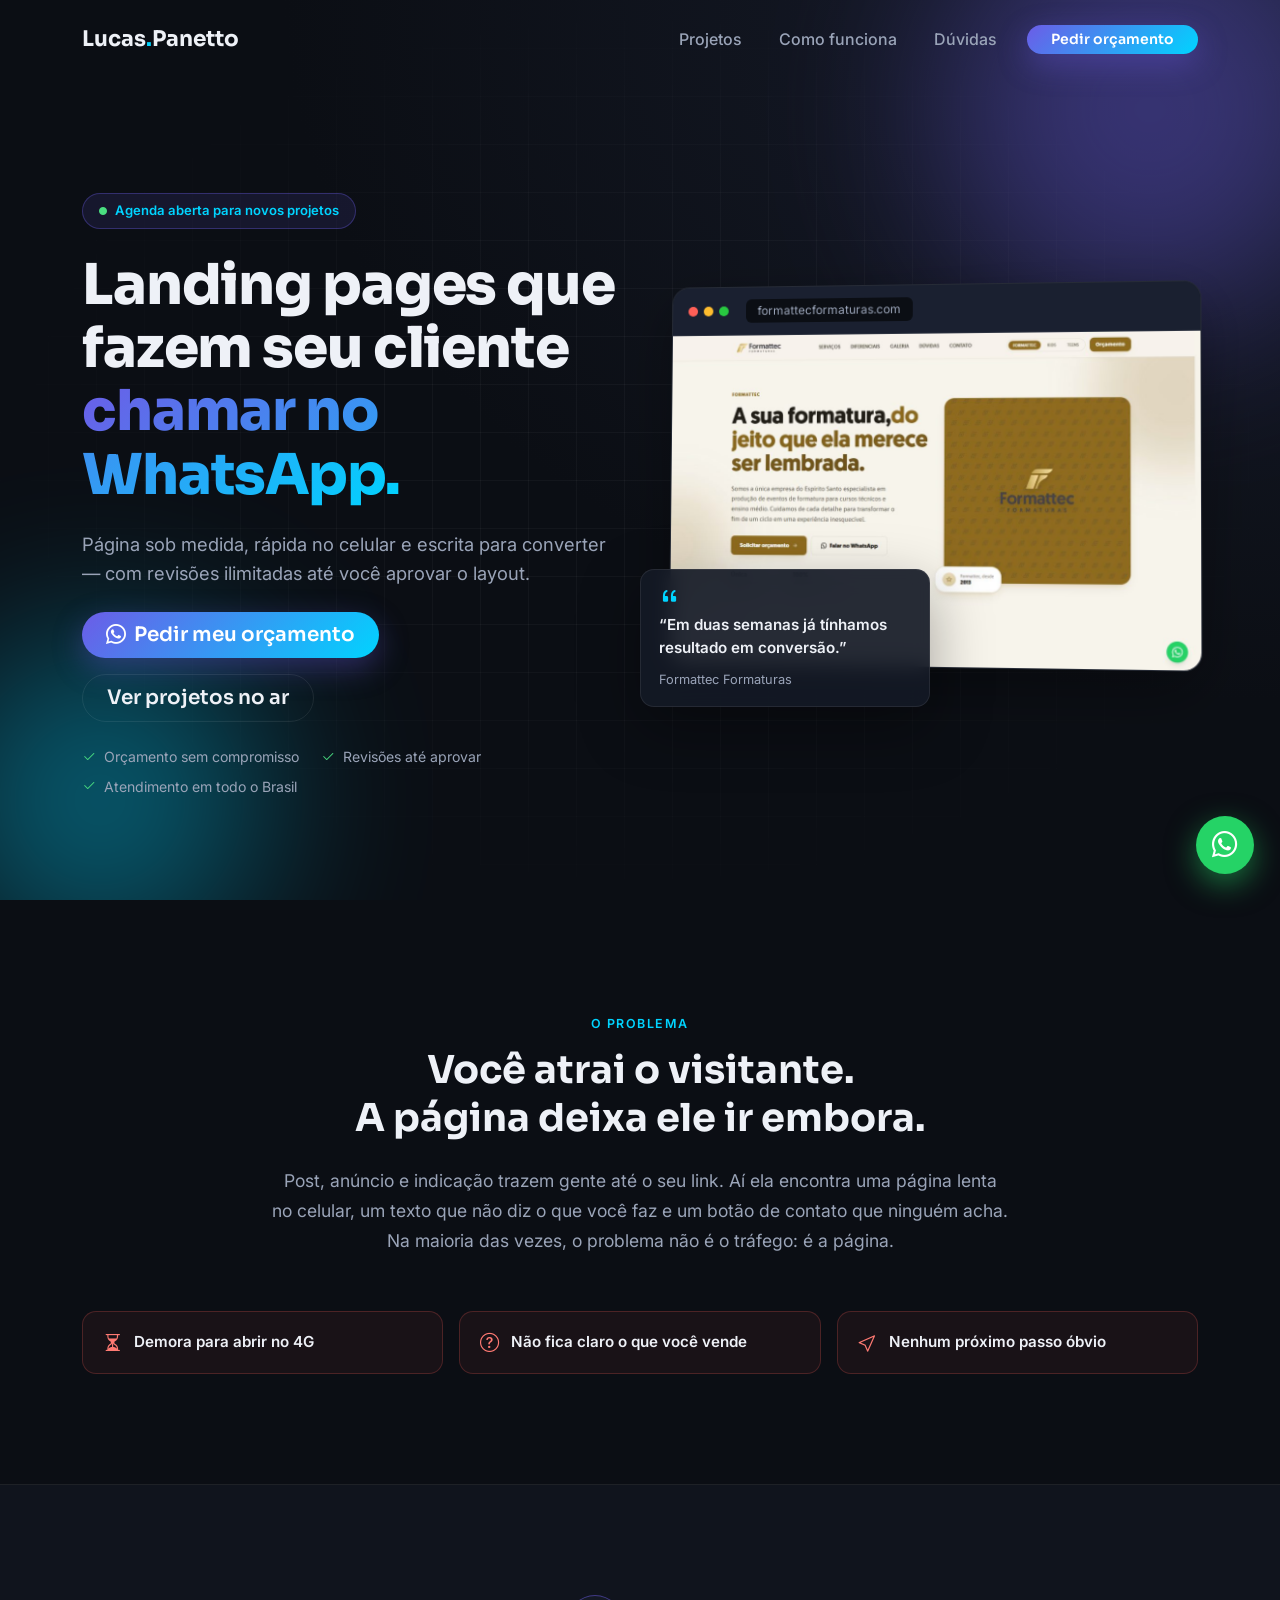
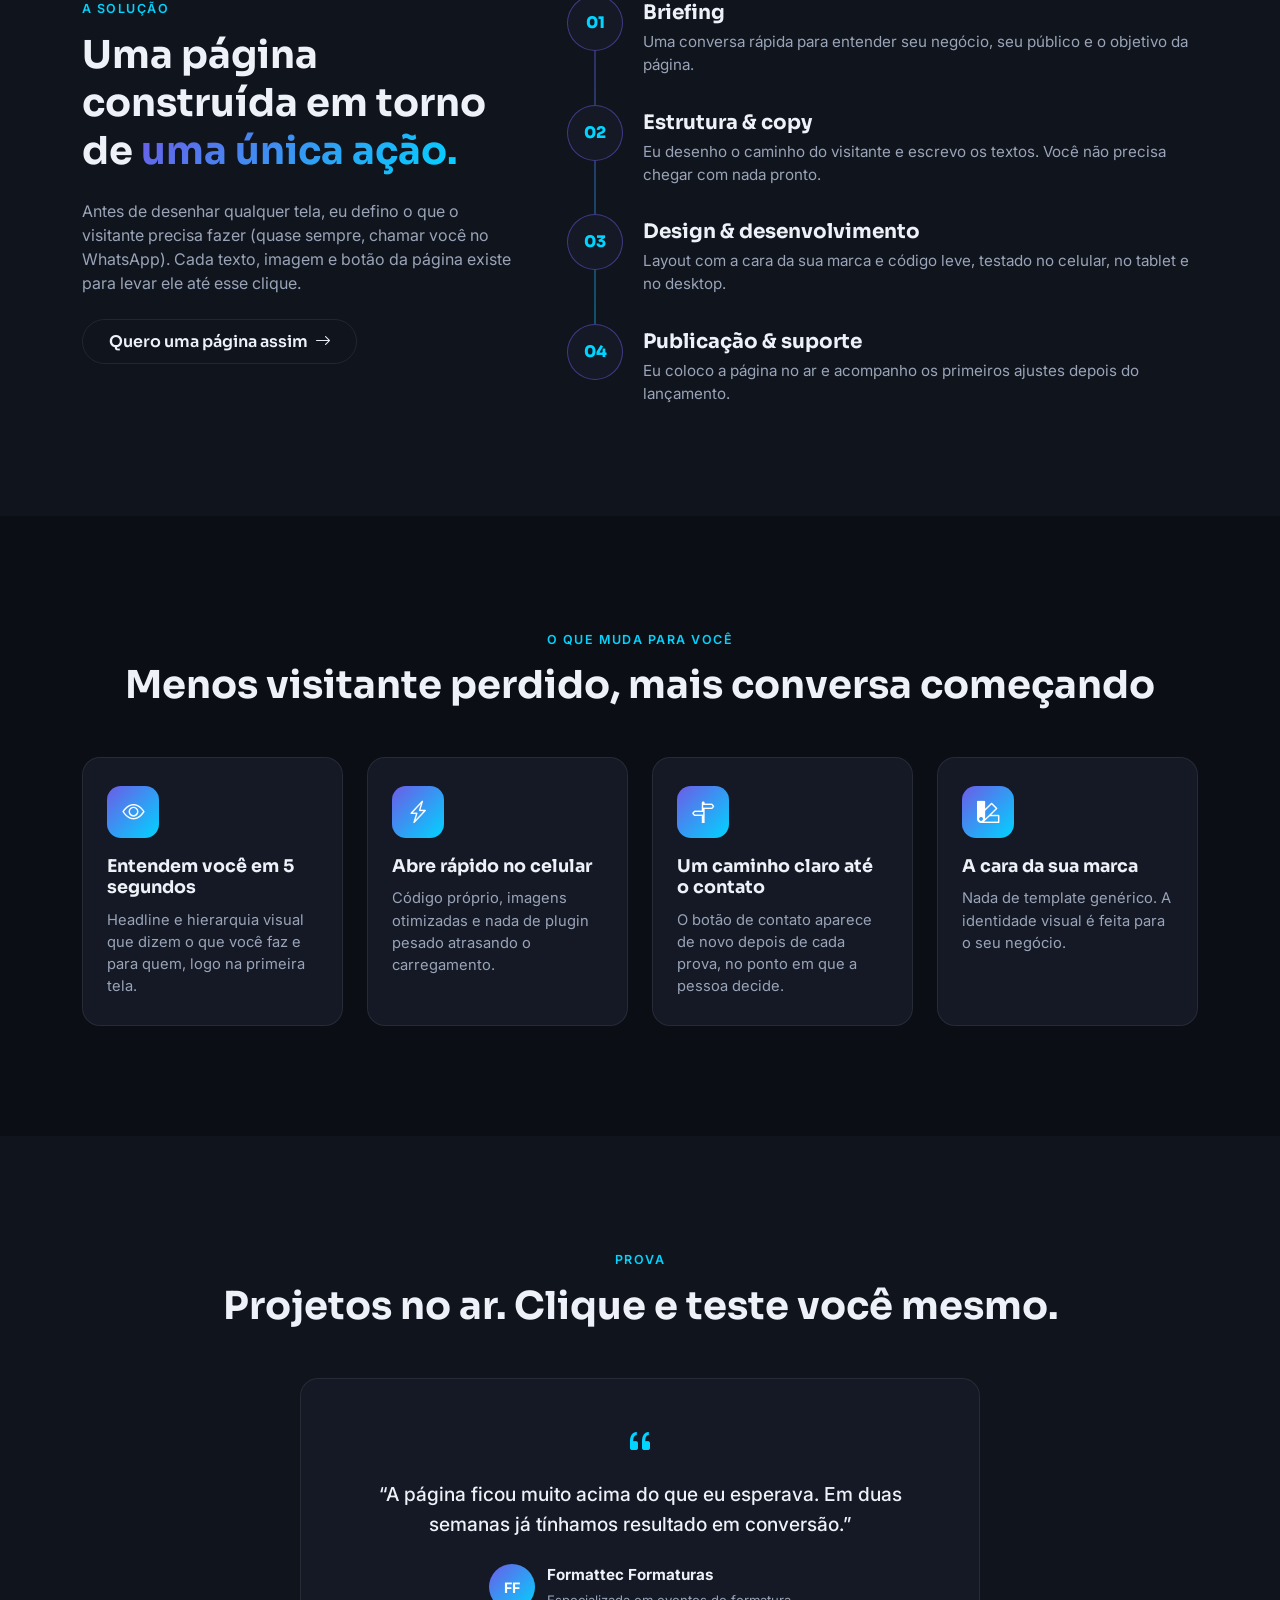
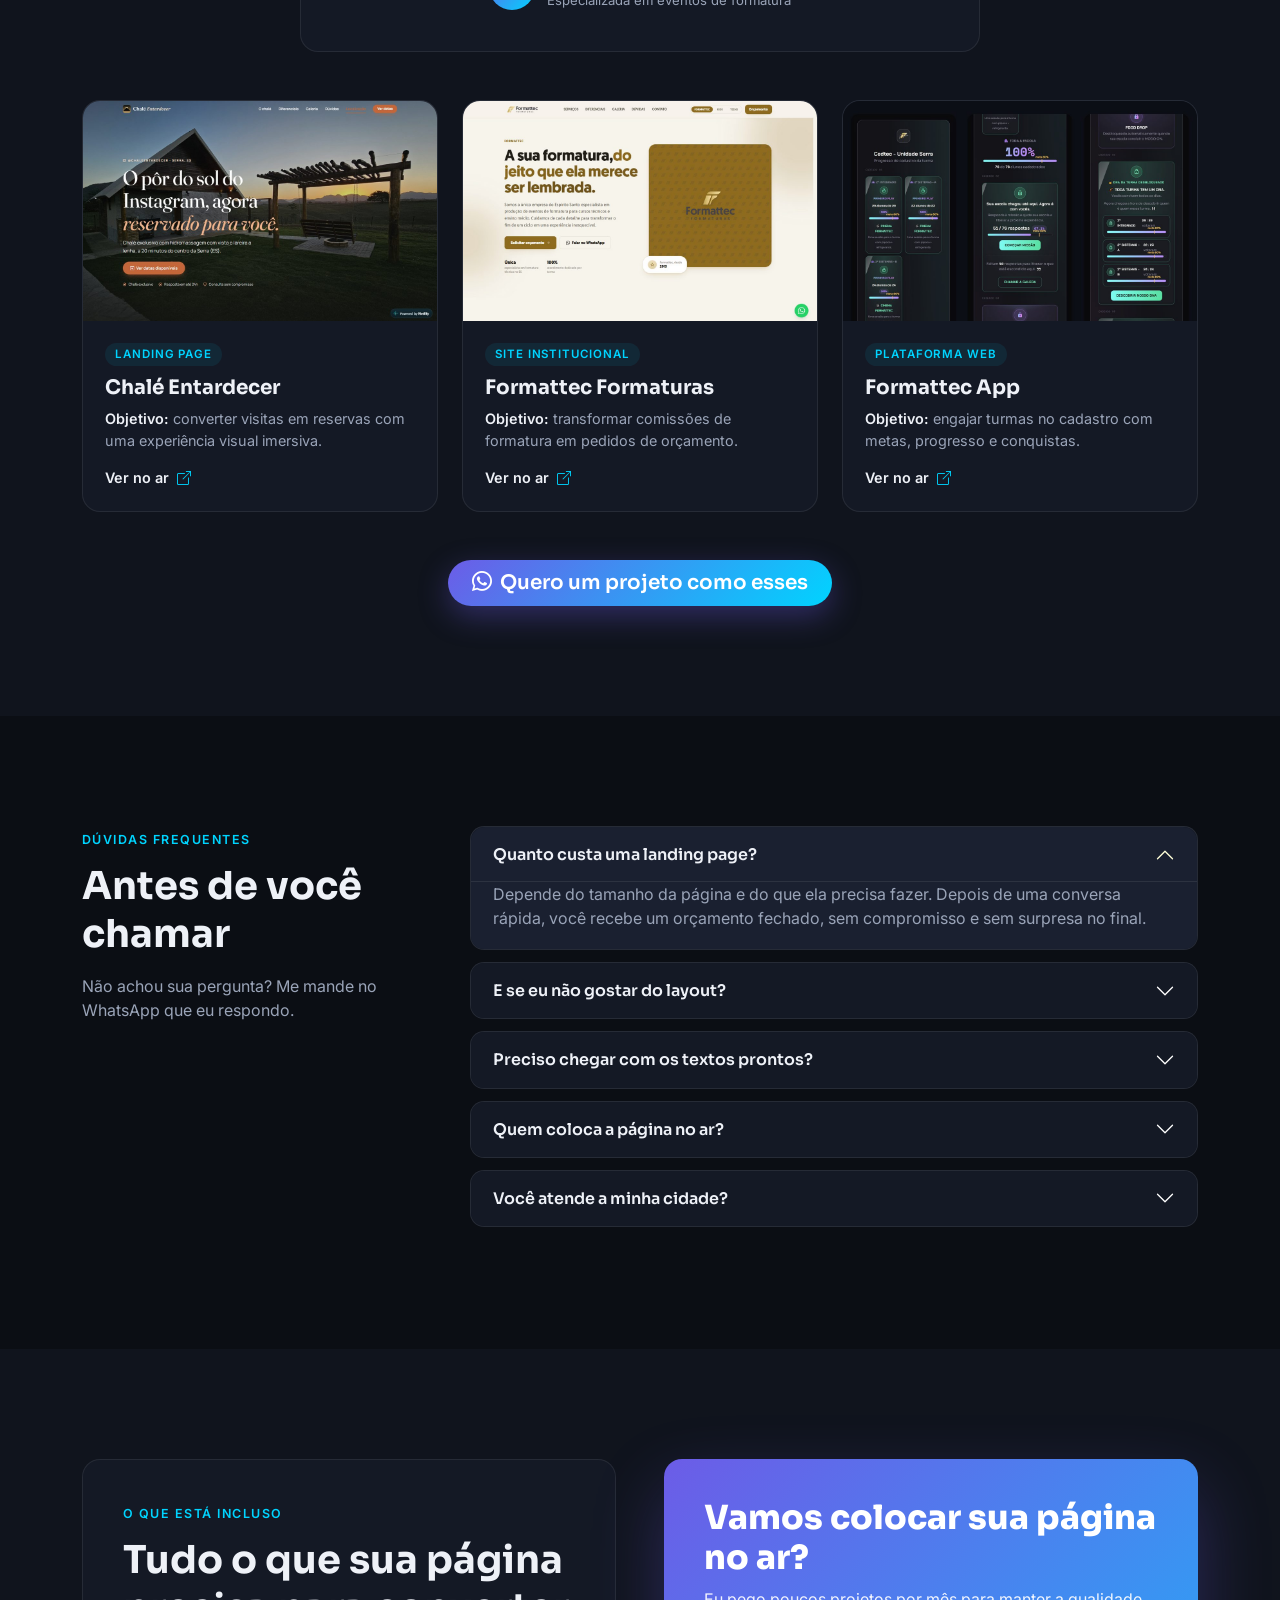
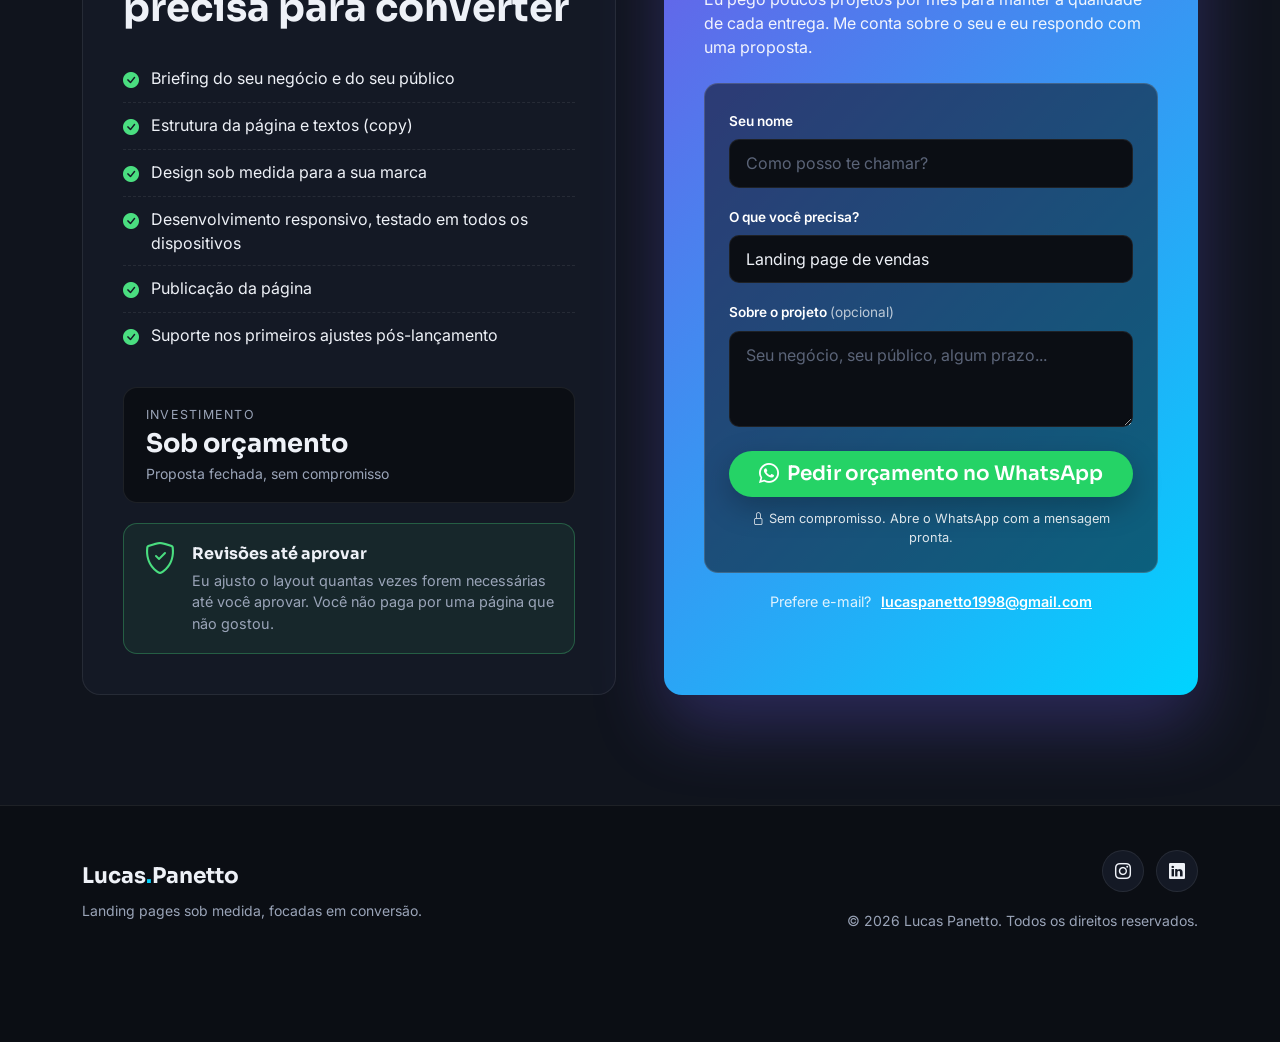
==== commit 4df036b1: "Show Chalé first and refresh project screenshots - Reorder project cards: Chalé Entardecer, Formatte" ====
--- a/index.html
+++ b/index.html
@@ -308,6 +308,23 @@
       <div class="row g-4">
         <div class="col-md-6 col-lg-4" data-aos="fade-up">
           <article class="case-card">
+            <button class="case-thumb" data-bs-toggle="modal" data-bs-target="#modal-chale"
+              style="background-image: url('assets/projects/chale-thumb.jpg');"
+              aria-label="Ver galeria do projeto Chalé Entardecer">
+              <span class="case-overlay"><i class="bi bi-images me-1"></i> Ver galeria</span>
+            </button>
+            <div class="case-body">
+              <span class="case-tag">Landing page</span>
+              <h5>Chalé Entardecer</h5>
+              <p><strong>Objetivo:</strong> converter visitas em reservas com uma experiência visual imersiva.</p>
+              <a href="https://chale-entardecer.netlify.app/" target="_blank" rel="noopener" class="case-link">Ver no
+                ar <i class="bi bi-box-arrow-up-right"></i></a>
+            </div>
+          </article>
+        </div>
+
+        <div class="col-md-6 col-lg-4" data-aos="fade-up" data-aos-delay="100">
+          <article class="case-card">
             <button class="case-thumb" data-bs-toggle="modal" data-bs-target="#modal-formattec"
               style="background-image: url('assets/projects/formattec-thumb.jpg');"
               aria-label="Ver galeria do projeto Formattec Formaturas">
@@ -323,7 +340,7 @@
           </article>
         </div>
 
-        <div class="col-md-6 col-lg-4" data-aos="fade-up" data-aos-delay="100">
+        <div class="col-md-6 col-lg-4" data-aos="fade-up" data-aos-delay="200">
           <article class="case-card">
             <button class="case-thumb" data-bs-toggle="modal" data-bs-target="#modal-formattecapp"
               style="background-image: url('assets/projects/formattecapp-thumb.jpg');"
@@ -336,23 +353,6 @@
               <p><strong>Objetivo:</strong> engajar turmas no cadastro com metas, progresso e conquistas.</p>
               <a href="https://app.formattecformaturas.com/cedtec-serra" target="_blank" rel="noopener"
                 class="case-link">Ver no ar <i class="bi bi-box-arrow-up-right"></i></a>
-            </div>
-          </article>
-        </div>
-
-        <div class="col-md-6 col-lg-4" data-aos="fade-up" data-aos-delay="200">
-          <article class="case-card">
-            <button class="case-thumb" data-bs-toggle="modal" data-bs-target="#modal-chale"
-              style="background-image: url('assets/projects/chale-thumb.jpg');"
-              aria-label="Ver galeria do projeto Chalé Entardecer">
-              <span class="case-overlay"><i class="bi bi-images me-1"></i> Ver galeria</span>
-            </button>
-            <div class="case-body">
-              <span class="case-tag">Landing page</span>
-              <h5>Chalé Entardecer</h5>
-              <p><strong>Objetivo:</strong> converter visitas em reservas com uma experiência visual imersiva.</p>
-              <a href="https://chale-entardecer.netlify.app/" target="_blank" rel="noopener" class="case-link">Ver no
-                ar <i class="bi bi-box-arrow-up-right"></i></a>
             </div>
           </article>
         </div>
@@ -539,10 +539,12 @@
               <div class="carousel-item active"><img src="assets/projects/formattec-shot-1.jpg"
                   alt="Formattec Formaturas - Hero"></div>
               <div class="carousel-item"><img src="assets/projects/formattec-shot-2.jpg" loading="lazy"
-                  alt="Formattec Formaturas - Diferenciais"></div>
+                  alt="Formattec Formaturas - Serviços"></div>
               <div class="carousel-item"><img src="assets/projects/formattec-shot-3.jpg" loading="lazy"
+                  alt="Formattec Formaturas - Galeria"></div>
+              <div class="carousel-item"><img src="assets/projects/formattec-shot-4.jpg" loading="lazy"
                   alt="Formattec Formaturas - Depoimentos"></div>
-              <div class="carousel-item"><img src="assets/projects/formattec-shot-4.jpg" loading="lazy"
+              <div class="carousel-item"><img src="assets/projects/formattec-shot-5.jpg" loading="lazy"
                   alt="Formattec Formaturas - Orçamento"></div>
             </div>
             <button class="carousel-control-prev" type="button" data-bs-target="#carousel-formattec"
@@ -572,11 +574,9 @@
           <div id="carousel-formattecapp" class="carousel slide project-carousel" data-bs-ride="false">
             <div class="carousel-inner">
               <div class="carousel-item active"><img src="assets/projects/formattecapp-shot-1.jpg"
-                  alt="Formattec App - Seleção de escola"></div>
+                  alt="Formattec App - Progresso da turma e cadeados desbloqueados"></div>
               <div class="carousel-item"><img src="assets/projects/formattecapp-shot-2.jpg" loading="lazy"
-                  alt="Formattec App - Progresso da turma"></div>
-              <div class="carousel-item"><img src="assets/projects/formattecapp-shot-3.jpg" loading="lazy"
-                  alt="Formattec App - Conquistas desbloqueáveis"></div>
+                  alt="Formattec App - Missão final e experiência desbloqueada"></div>
             </div>
             <button class="carousel-control-prev" type="button" data-bs-target="#carousel-formattecapp"
               data-bs-slide="prev" aria-label="Anterior"><span class="carousel-ctrl"><i
@@ -607,11 +607,13 @@
               <div class="carousel-item active"><img src="assets/projects/chale-shot-1.jpg"
                   alt="Chalé Entardecer - Hero"></div>
               <div class="carousel-item"><img src="assets/projects/chale-shot-2.jpg" loading="lazy"
-                  alt="Chalé Entardecer - Interior"></div>
+                  alt="Chalé Entardecer - O chalé"></div>
               <div class="carousel-item"><img src="assets/projects/chale-shot-3.jpg" loading="lazy"
-                  alt="Chalé Entardecer - Varanda"></div>
+                  alt="Chalé Entardecer - Benefícios"></div>
               <div class="carousel-item"><img src="assets/projects/chale-shot-4.jpg" loading="lazy"
-                  alt="Chalé Entardecer - Banheira de hidro"></div>
+                  alt="Chalé Entardecer - Depoimentos"></div>
+              <div class="carousel-item"><img src="assets/projects/chale-shot-5.jpg" loading="lazy"
+                  alt="Chalé Entardecer - Reserva"></div>
             </div>
             <button class="carousel-control-prev" type="button" data-bs-target="#carousel-chale"
               data-bs-slide="prev" aria-label="Anterior"><span class="carousel-ctrl"><i
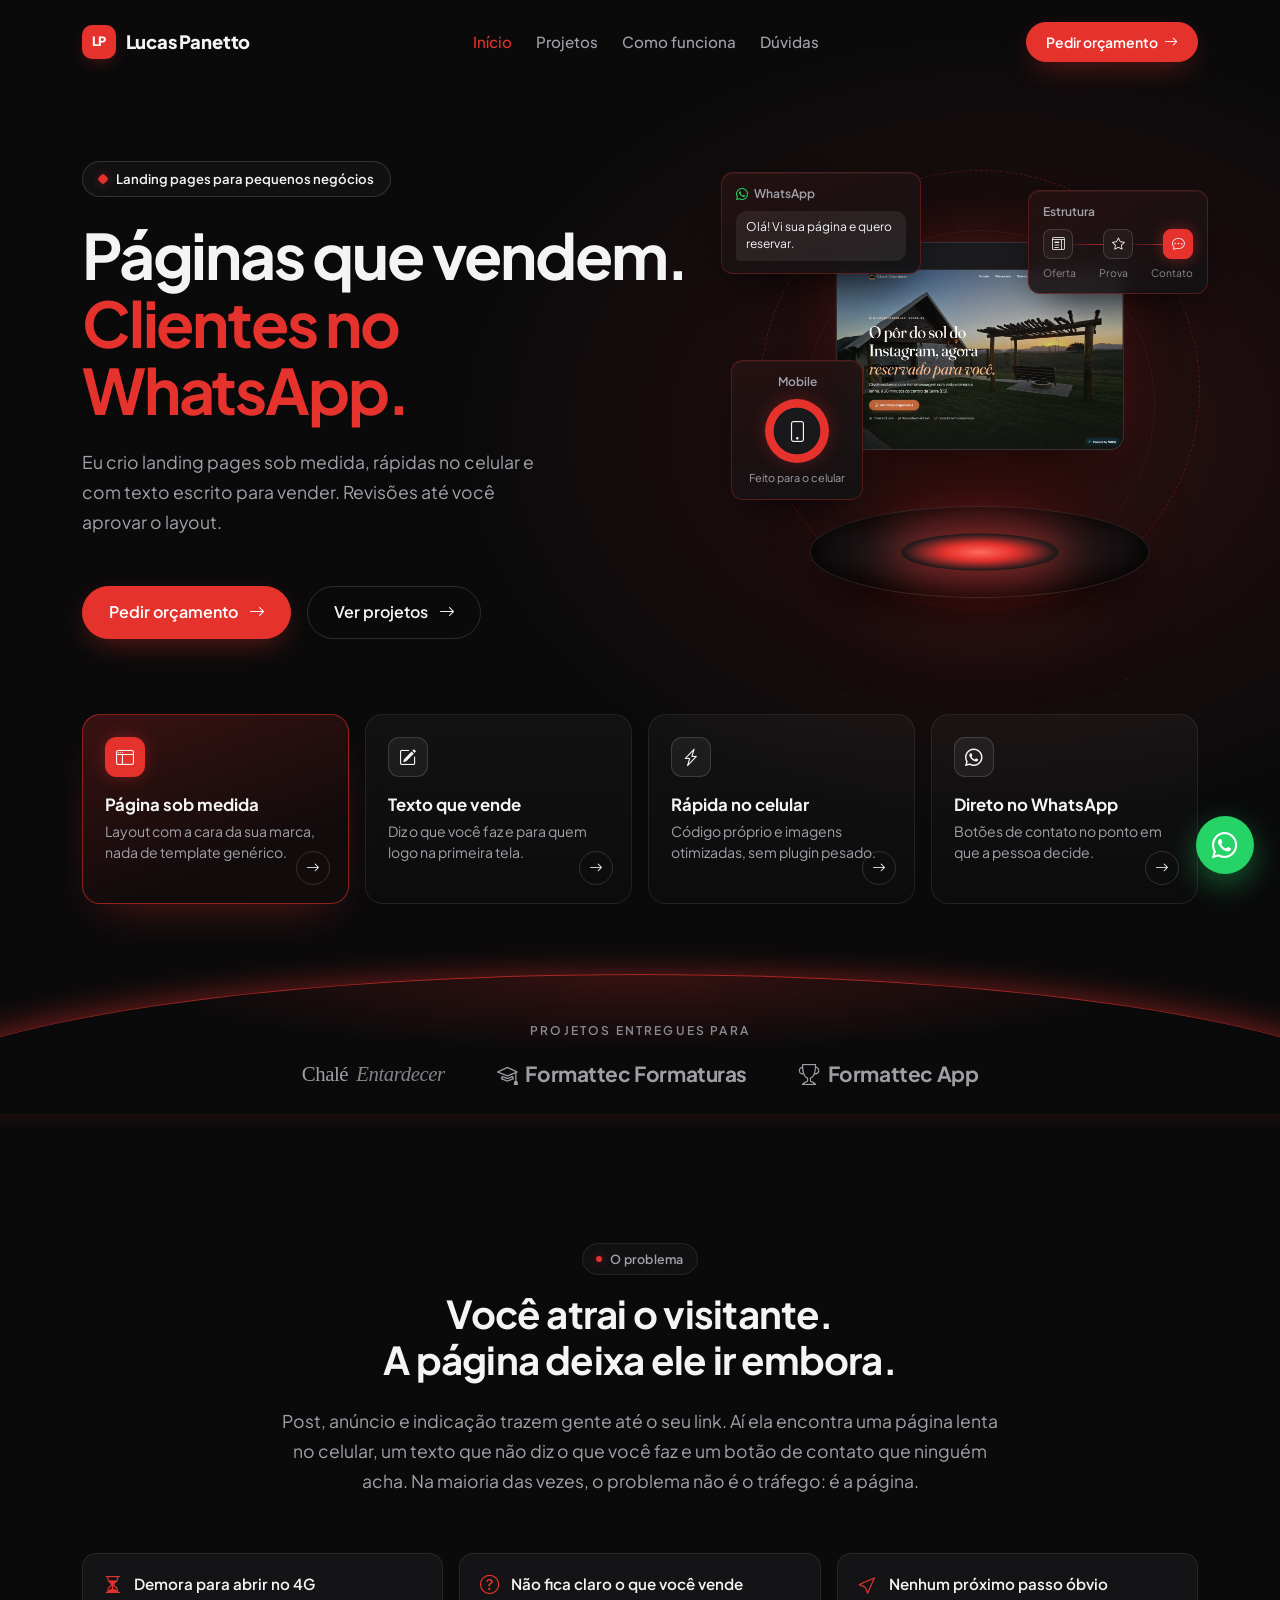
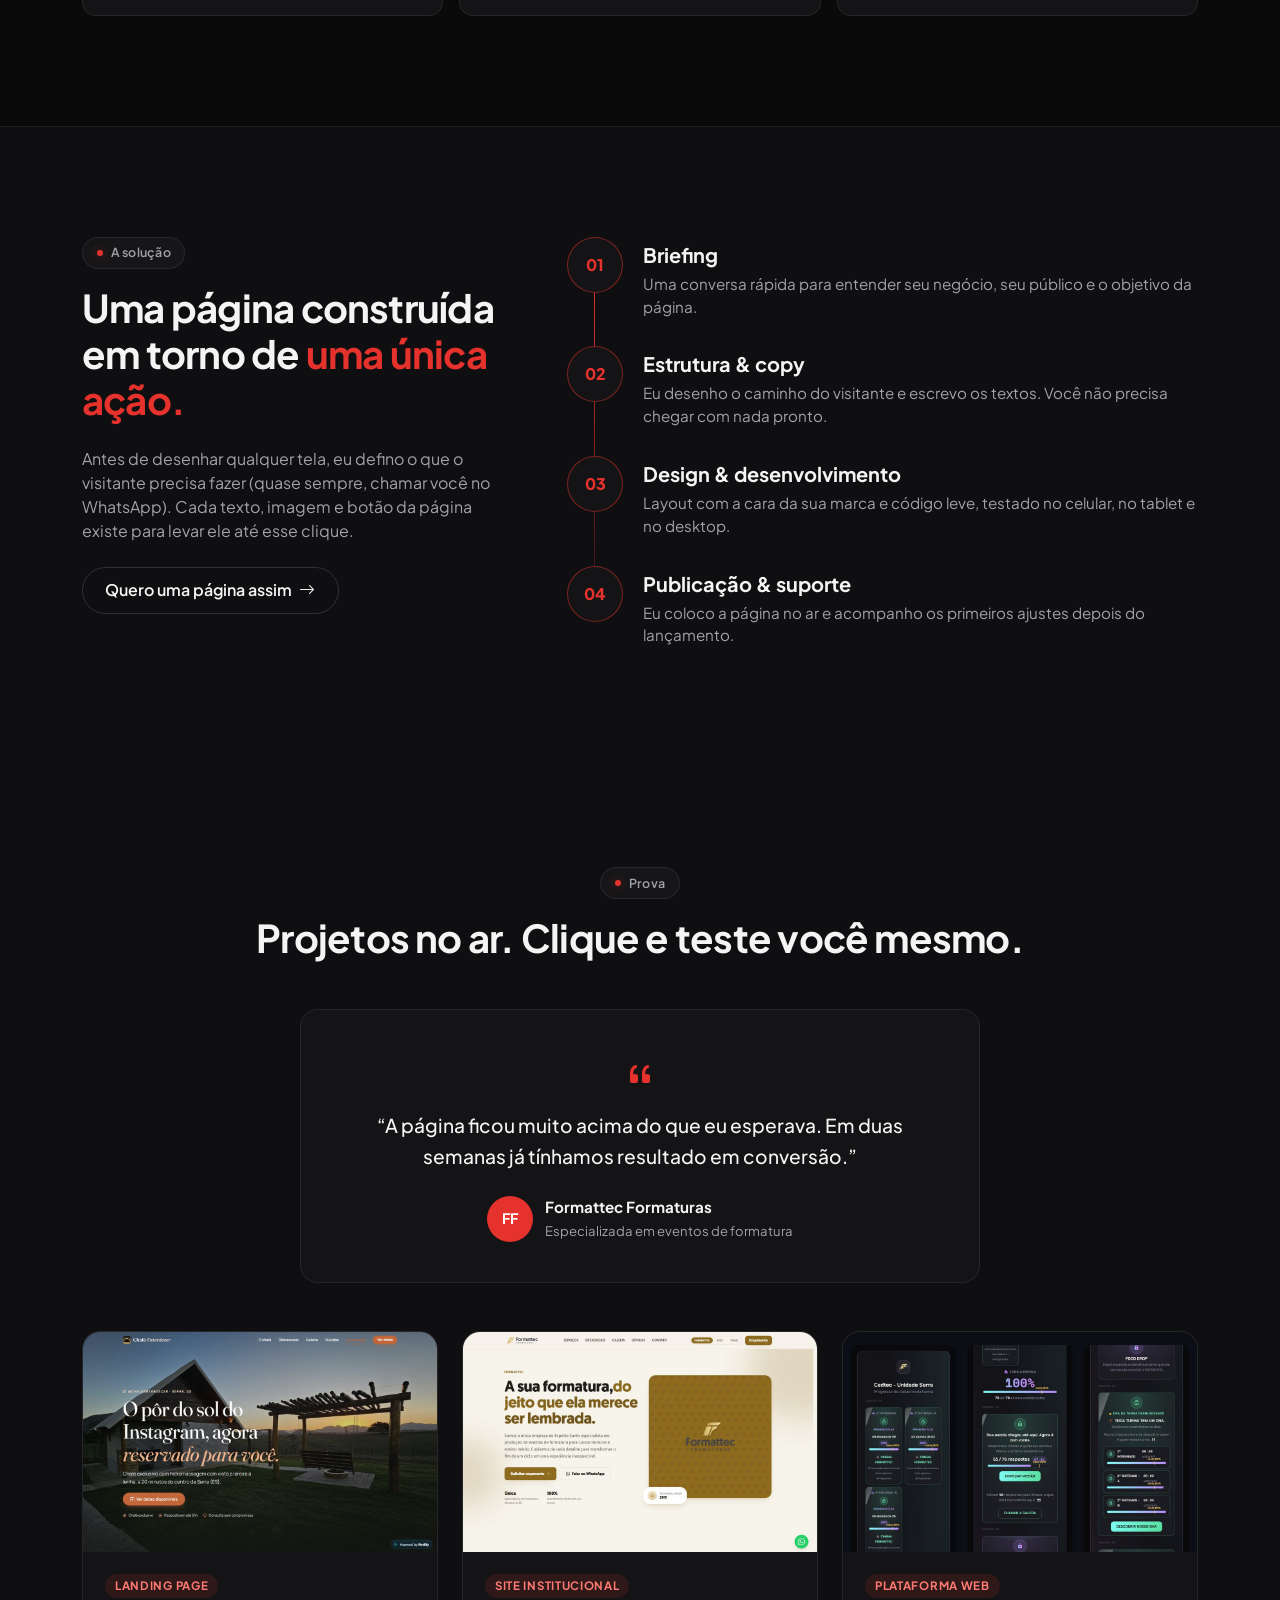
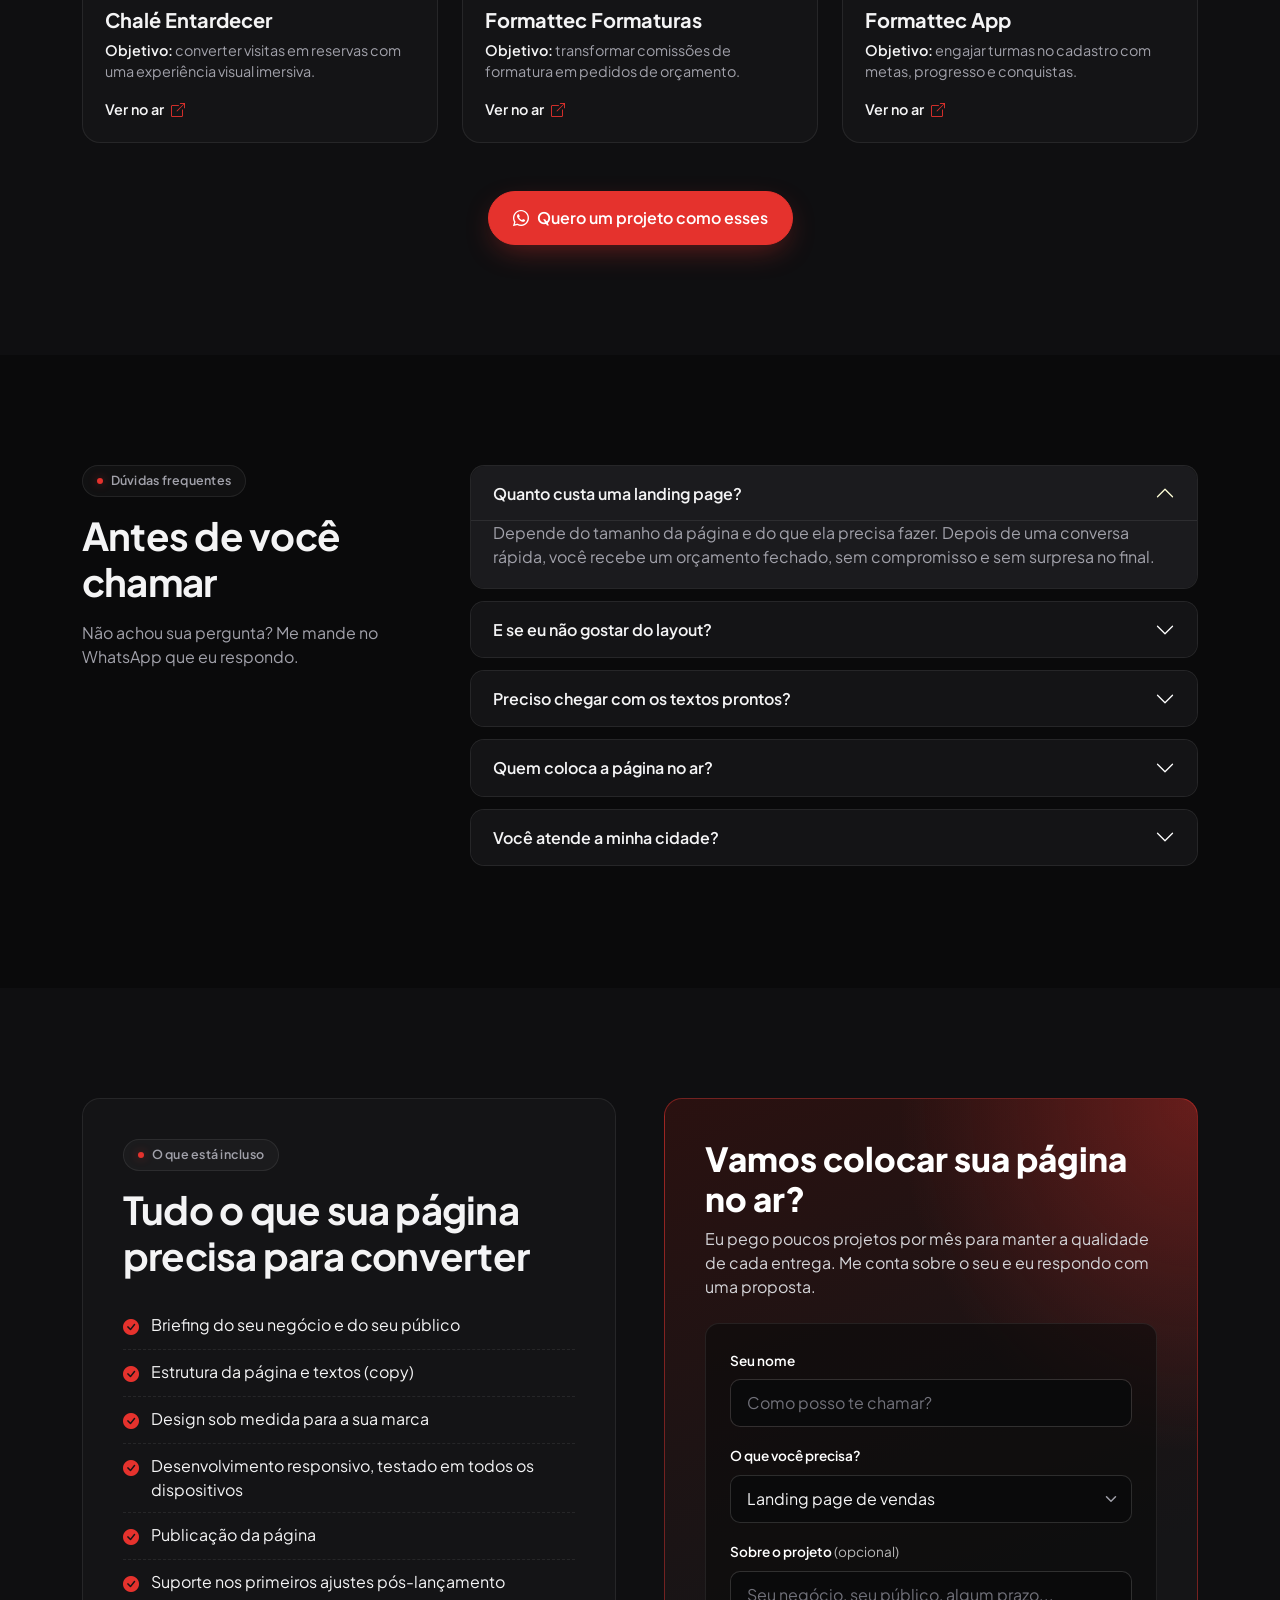
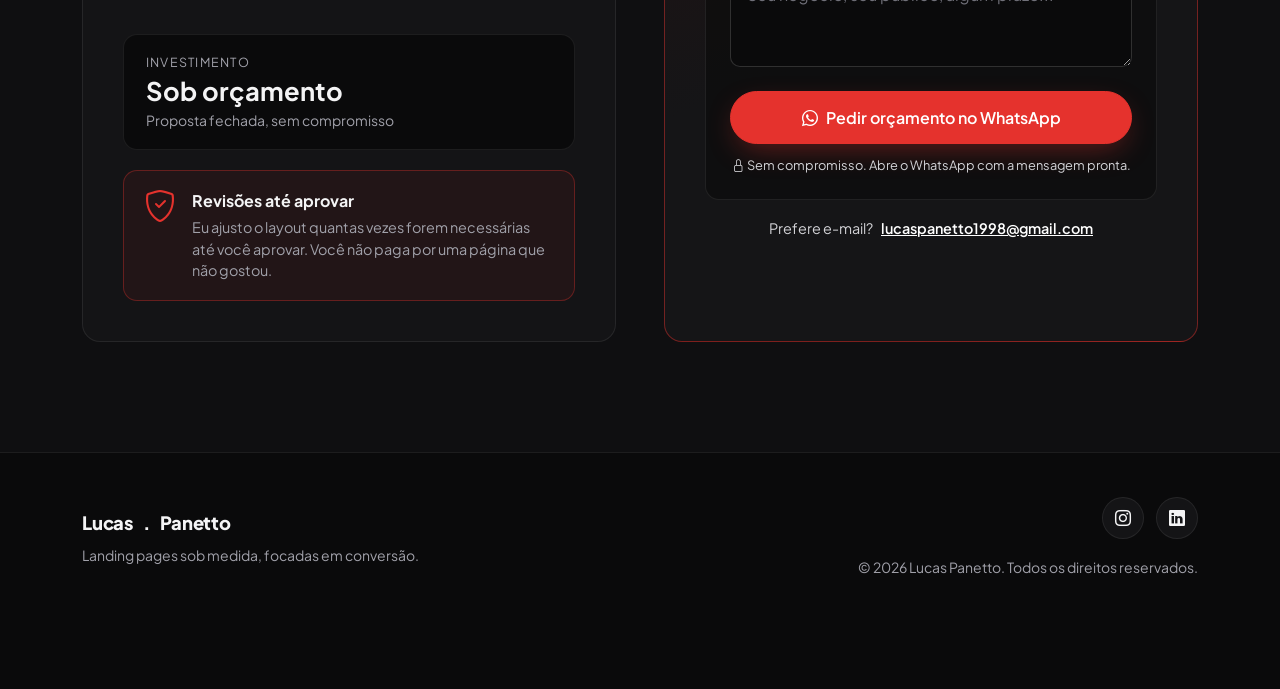
==== commit bb84c41a: "Promote v2 to the root page The v2 folder was deployed on its own, which broke every ../assets image" ====
--- a/index.html
+++ b/index.html
@@ -2,14 +2,24 @@
 <html lang="pt-BR">
 
 <head>
+  <!-- Google tag (gtag.js) -->
+  <script async src="https://www.googletagmanager.com/gtag/js?id=G-ZR2C8WM1FD"></script>
+  <script>
+    window.dataLayer = window.dataLayer || [];
+    function gtag(){dataLayer.push(arguments);}
+    gtag('js', new Date());
+
+    gtag('config', 'G-ZR2C8WM1FD');
+  </script>
+
   <meta charset="UTF-8">
   <meta name="viewport" content="width=device-width, initial-scale=1.0">
   <title>Lucas Panetto | Criação de Landing Pages que Convertem</title>
   <meta name="description"
     content="Criação de landing pages sob medida, rápidas no celular e feitas para gerar clientes no WhatsApp. Revisões até você aprovar. Orçamento sem compromisso.">
   <meta name="author" content="Lucas Panetto">
+  <meta name="theme-color" content="#0a0a0b">
   <meta name="robots" content="index, follow">
-  <meta name="theme-color" content="#0b0e14">
   <link rel="canonical" href="https://lucaspanetto.com/">
 
   <!-- Open Graph (prévia no WhatsApp, LinkedIn, Facebook) -->
@@ -65,12 +75,12 @@
   </script>
 
   <!-- Favicon -->
-  <link rel="icon" href="favicon.ico" sizes="any">
-  <link rel="icon" type="image/png" sizes="16x16" href="assets/favicon-16.png">
-  <link rel="icon" type="image/png" sizes="32x32" href="assets/favicon-32.png">
-  <link rel="icon" type="image/png" sizes="192x192" href="assets/favicon-192.png">
-  <link rel="apple-touch-icon" sizes="180x180" href="assets/apple-touch-icon.png">
-  <link rel="icon" type="image/png" sizes="512x512" href="assets/favicon-512.png">
+  <link rel="icon" href="icons/favicon.ico" sizes="any">
+  <link rel="icon" type="image/png" sizes="16x16" href="icons/favicon-16.png">
+  <link rel="icon" type="image/png" sizes="32x32" href="icons/favicon-32.png">
+  <link rel="icon" type="image/png" sizes="192x192" href="icons/favicon-192.png">
+  <link rel="apple-touch-icon" sizes="180x180" href="icons/apple-touch-icon.png">
+  <link rel="icon" type="image/png" sizes="512x512" href="icons/favicon-512.png">
 
   <!-- Bootstrap 5 -->
   <link href="https://cdn.jsdelivr.net/npm/bootstrap@5.3.3/dist/css/bootstrap.min.css" rel="stylesheet">
@@ -80,84 +90,145 @@
   <link href="https://cdn.jsdelivr.net/npm/aos@2.3.4/dist/aos.css" rel="stylesheet">
   <!-- Google Fonts -->
   <link rel="preconnect" href="https://fonts.googleapis.com">
-  <link
-    href="https://fonts.googleapis.com/css2?family=Sora:wght@400;500;600;700;800&family=Inter:wght@400;500;600&display=swap"
-    rel="stylesheet">
+  <link href="https://fonts.googleapis.com/css2?family=Plus+Jakarta+Sans:wght@400;500;600;700;800&display=swap" rel="stylesheet">
 
   <link rel="stylesheet" href="css/style.css">
 </head>
 
 <body>
 
-  <!-- ===== NAVBAR (mínima: um único objetivo) ===== -->
+  <!-- ===== NAVBAR ===== -->
   <nav class="navbar navbar-expand-lg fixed-top" id="mainNav">
     <div class="container">
-      <a class="navbar-brand" href="#top">Lucas<span>.</span>Panetto</a>
+      <a class="navbar-brand" href="#top">
+        <span class="brand-mark" aria-hidden="true">LP</span>Lucas Panetto
+      </a>
       <button class="navbar-toggler" type="button" data-bs-toggle="collapse" data-bs-target="#navMenu"
-        aria-label="Abrir menu">
+        aria-controls="navMenu" aria-expanded="false" aria-label="Abrir menu">
         <span class="navbar-toggler-icon"></span>
       </button>
       <div class="collapse navbar-collapse" id="navMenu">
-        <ul class="navbar-nav ms-auto align-items-lg-center gap-lg-2">
+        <ul class="navbar-nav mx-auto align-items-lg-center gap-lg-3">
+          <li class="nav-item"><a class="nav-link active" aria-current="page" href="#top">Início</a></li>
           <li class="nav-item"><a class="nav-link" href="#projetos">Projetos</a></li>
           <li class="nav-item"><a class="nav-link" href="#como-funciona">Como funciona</a></li>
           <li class="nav-item"><a class="nav-link" href="#duvidas">Dúvidas</a></li>
-          <li class="nav-item ms-lg-2">
-            <a class="btn btn-gradient btn-sm px-4" href="#orcamento">Pedir orçamento</a>
-          </li>
         </ul>
+        <a class="btn btn-red btn-sm nav-cta" href="#orcamento">Pedir orçamento <i class="bi bi-arrow-right ms-1"></i></a>
       </div>
     </div>
   </nav>
 
   <!-- ===== 1. HERO ===== -->
-  <header class="hero d-flex align-items-center" id="top">
-    <div class="hero-orb orb-1"></div>
-    <div class="hero-orb orb-2"></div>
-    <div class="hero-grid"></div>
-
-    <div class="container position-relative py-5">
-      <div class="row align-items-center g-4 g-lg-5">
-        <div class="col-lg-6" data-aos="fade-up">
-          <span class="badge-pill mb-4"><i class="bi bi-circle-fill"></i> Agenda aberta para novos projetos</span>
+  <header class="hero" id="top">
+    <div class="hero-glow" aria-hidden="true"></div>
+
+    <div class="container position-relative">
+      <div class="row align-items-center g-5">
+        <div class="col-lg-7" data-aos="fade-up">
+          <span class="badge-pill mb-4"><span class="badge-dot"></span> Landing pages para pequenos negócios</span>
           <h1 class="hero-title mb-4">
-            Landing pages que fazem seu cliente <span class="text-gradient">chamar no WhatsApp.</span>
+            Páginas que vendem.<br><span class="text-red">Clientes no WhatsApp.</span>
           </h1>
-          <p class="hero-subtitle mb-4">
-            Página sob medida, rápida no celular e escrita para converter — com revisões
-            ilimitadas até você aprovar o layout.
+          <p class="hero-subtitle mb-5">
+            Eu crio landing pages sob medida, rápidas no celular e com texto escrito para vender.
+            Revisões até você aprovar o layout.
           </p>
-          <div class="d-flex flex-wrap gap-3 mb-4">
-            <a href="#orcamento" class="btn btn-gradient btn-lg px-4">
-              <i class="bi bi-whatsapp me-2"></i>Pedir meu orçamento
-            </a>
-            <a href="#projetos" class="btn btn-ghost btn-lg px-4">Ver projetos no ar</a>
-          </div>
-          <ul class="hero-reassure">
-            <li><i class="bi bi-check2"></i> Orçamento sem compromisso</li>
-            <li><i class="bi bi-check2"></i> Revisões até aprovar</li>
-            <li><i class="bi bi-check2"></i> Atendimento em todo o Brasil</li>
-          </ul>
-        </div>
-
-        <!-- Prova acima da dobra: um projeto real no lugar de um mockup genérico -->
-        <div class="col-lg-6" data-aos="fade-left" data-aos-delay="150">
-          <div class="hero-showcase">
-            <div class="browser">
-              <div class="browser-bar">
-                <span></span><span></span><span></span>
-                <div class="browser-url">formattecformaturas.com</div>
-              </div>
-              <img src="assets/projects/formattec-shot-1.jpg" alt="Landing page da Formattec Formaturas"
-                width="1200" height="750">
-            </div>
-            <div class="hero-quote">
-              <i class="bi bi-quote"></i>
-              <p>“Em duas semanas já tínhamos resultado em conversão.”</p>
-              <span>Formattec Formaturas</span>
-            </div>
-          </div>
-        </div>
+          <div class="d-flex flex-wrap gap-3">
+            <a href="#orcamento" class="btn btn-red btn-lg">Pedir orçamento <i class="bi bi-arrow-right ms-2"></i></a>
+            <a href="#projetos" class="btn btn-outline btn-lg">Ver projetos <i class="bi bi-arrow-right ms-2"></i></a>
+          </div>
+        </div>
+
+        <!-- Palco: projeto real sobre a plataforma, com cards flutuantes -->
+        <div class="col-lg-5" data-aos="fade-left" data-aos-delay="150">
+          <div class="stage" aria-hidden="true">
+            <div class="stage-ring ring-1"></div>
+            <div class="stage-ring ring-2"></div>
+
+            <div class="stage-device">
+              <div class="device-bar"><span></span><span></span><span></span></div>
+              <img src="assets/projects/chale-shot-1.jpg" width="1100" height="688" alt="">
+            </div>
+
+            <div class="stage-platform">
+              <div class="platform-top"></div>
+              <div class="platform-core"></div>
+            </div>
+
+            <div class="float-card fc-chat">
+              <div class="fc-head"><i class="bi bi-whatsapp"></i> WhatsApp</div>
+              <div class="chat-bubble">Olá! Vi sua página e quero reservar.</div>
+            </div>
+
+            <div class="float-card fc-flow">
+              <div class="fc-head">Estrutura</div>
+              <div class="flow">
+                <span class="node"><i class="bi bi-layout-text-window"></i></span>
+                <span class="link"></span>
+                <span class="node"><i class="bi bi-star"></i></span>
+                <span class="link"></span>
+                <span class="node node-red"><i class="bi bi-chat-dots"></i></span>
+              </div>
+              <div class="flow-labels"><span>Oferta</span><span>Prova</span><span>Contato</span></div>
+            </div>
+
+            <div class="float-card fc-mobile">
+              <div class="fc-head">Mobile</div>
+              <div class="ring-chart"><i class="bi bi-phone"></i></div>
+              <span class="fc-note">Feito para o celular</span>
+            </div>
+          </div>
+        </div>
+      </div>
+
+      <!-- Fileira de cards (benefícios) -->
+      <div class="row g-3 feature-row">
+        <div class="col-sm-6 col-lg-3" data-aos="fade-up">
+          <a class="feature-card is-active" href="#projetos">
+            <span class="feature-icon"><i class="bi bi-window-sidebar"></i></span>
+            <h3>Página sob medida</h3>
+            <p>Layout com a cara da sua marca, nada de template genérico.</p>
+            <span class="feature-arrow"><i class="bi bi-arrow-right"></i></span>
+          </a>
+        </div>
+        <div class="col-sm-6 col-lg-3" data-aos="fade-up" data-aos-delay="80">
+          <a class="feature-card" href="#como-funciona">
+            <span class="feature-icon"><i class="bi bi-pencil-square"></i></span>
+            <h3>Texto que vende</h3>
+            <p>Diz o que você faz e para quem logo na primeira tela.</p>
+            <span class="feature-arrow"><i class="bi bi-arrow-right"></i></span>
+          </a>
+        </div>
+        <div class="col-sm-6 col-lg-3" data-aos="fade-up" data-aos-delay="160">
+          <a class="feature-card" href="#como-funciona">
+            <span class="feature-icon"><i class="bi bi-lightning-charge"></i></span>
+            <h3>Rápida no celular</h3>
+            <p>Código próprio e imagens otimizadas, sem plugin pesado.</p>
+            <span class="feature-arrow"><i class="bi bi-arrow-right"></i></span>
+          </a>
+        </div>
+        <div class="col-sm-6 col-lg-3" data-aos="fade-up" data-aos-delay="240">
+          <a class="feature-card" href="#orcamento">
+            <span class="feature-icon"><i class="bi bi-whatsapp"></i></span>
+            <h3>Direto no WhatsApp</h3>
+            <p>Botões de contato no ponto em que a pessoa decide.</p>
+            <span class="feature-arrow"><i class="bi bi-arrow-right"></i></span>
+          </a>
+        </div>
+      </div>
+    </div>
+
+    <!-- Faixa de clientes -->
+    <div class="clients">
+      <div class="horizon" aria-hidden="true"></div>
+      <div class="container text-center">
+        <p class="clients-label">Projetos entregues para</p>
+        <ul class="clients-row">
+          <li class="client client-serif">Chalé <em>Entardecer</em></li>
+          <li class="client"><i class="bi bi-mortarboard"></i> Formattec Formaturas</li>
+          <li class="client"><i class="bi bi-trophy"></i> Formattec App</li>
+        </ul>
       </div>
     </div>
   </header>
@@ -239,47 +310,6 @@
               </div>
             </li>
           </ol>
-        </div>
-      </div>
-    </div>
-  </section>
-
-  <!-- ===== 4. BENEFÍCIOS ===== -->
-  <section class="section-padding" id="beneficios">
-    <div class="container">
-      <div class="text-center mb-5" data-aos="fade-up">
-        <span class="eyebrow">O que muda para você</span>
-        <h2 class="section-title">Menos visitante perdido, mais conversa começando</h2>
-      </div>
-
-      <div class="row g-4">
-        <div class="col-sm-6 col-lg-3" data-aos="fade-up">
-          <div class="feature-card">
-            <div class="feature-icon"><i class="bi bi-eye"></i></div>
-            <h5>Entendem você em 5 segundos</h5>
-            <p>Headline e hierarquia visual que dizem o que você faz e para quem, logo na primeira tela.</p>
-          </div>
-        </div>
-        <div class="col-sm-6 col-lg-3" data-aos="fade-up" data-aos-delay="100">
-          <div class="feature-card">
-            <div class="feature-icon"><i class="bi bi-lightning-charge"></i></div>
-            <h5>Abre rápido no celular</h5>
-            <p>Código próprio, imagens otimizadas e nada de plugin pesado atrasando o carregamento.</p>
-          </div>
-        </div>
-        <div class="col-sm-6 col-lg-3" data-aos="fade-up" data-aos-delay="200">
-          <div class="feature-card">
-            <div class="feature-icon"><i class="bi bi-signpost-split"></i></div>
-            <h5>Um caminho claro até o contato</h5>
-            <p>O botão de contato aparece de novo depois de cada prova, no ponto em que a pessoa decide.</p>
-          </div>
-        </div>
-        <div class="col-sm-6 col-lg-3" data-aos="fade-up" data-aos-delay="300">
-          <div class="feature-card">
-            <div class="feature-icon"><i class="bi bi-palette2"></i></div>
-            <h5>A cara da sua marca</h5>
-            <p>Nada de template genérico. A identidade visual é feita para o seu negócio.</p>
-          </div>
         </div>
       </div>
     </div>
--- a/css/style.css
+++ b/css/style.css
@@ -1,284 +1,445 @@
-/* ===================== ROOT / BASE ===================== */
+/* ===================== TOKENS ===================== */
 :root {
-  --bg: #0b0e14;
-  --bg-soft: #10141d;
-  --surface: #141925;
-  --surface-2: #1a2030;
-  --text: #eef1f7;
-  --text-secondary: #9aa4b8;
-  --border: rgba(255,255,255,.08);
-  --primary: #6c5ce7;
-  --primary-2: #00d4ff;
-  --success: #4ade80;
-  --gradient: linear-gradient(135deg, var(--primary) 0%, var(--primary-2) 100%);
-  --shadow: 0 20px 60px rgba(0,0,0,.35);
+  --bg: #0a0a0b;
+  --bg-soft: #0f0f11;
+  --surface: #141416;
+  --surface-2: #1b1b1e;
+  --text: #f4f4f5;
+  --text-secondary: #a1a1aa;   /* 8.1:1 on --bg */
+  --text-muted: #8a8a93;       /* 5.9:1 on --bg */
+  --border: rgba(255, 255, 255, .08);
+  --border-strong: rgba(255, 255, 255, .14);
+  --red: #e5322d;
+  --red-hover: #f0443f;
+  --red-deep: #7f1512;
+  --red-glow: rgba(229, 50, 45, .45);
   --radius: 18px;
-}
-
-html { scroll-behavior: smooth; scroll-padding-top: 80px; }
+  --radius-sm: 12px;
+  --shadow: 0 24px 60px -24px rgba(0, 0, 0, .7);
+  --ease: cubic-bezier(.22, .8, .24, 1);
+  --font: 'Plus Jakarta Sans', system-ui, -apple-system, 'Segoe UI', sans-serif;
+}
+
+html { scroll-behavior: smooth; scroll-padding-top: 88px; }
 
 body {
   background: var(--bg);
   color: var(--text);
-  font-family: 'Inter', sans-serif;
+  font-family: var(--font);
   overflow-x: hidden;
-}
-
-h1, h2, h3, h4, h5, .navbar-brand, .btn {
-  font-family: 'Sora', sans-serif;
-}
-
-::selection { background: var(--primary); color: #fff; }
-
-.text-gradient {
-  background: var(--gradient);
-  -webkit-background-clip: text;
-  background-clip: text;
-  color: transparent;
-}
-
+  -webkit-font-smoothing: antialiased;
+}
+
+h1, h2, h3, h4, h5, .btn, .navbar-brand { font-family: var(--font); }
+
+::selection { background: var(--red); color: #fff; }
+
+:focus-visible { outline: 2px solid var(--red-hover); outline-offset: 3px; }
+
+.text-red, .text-gradient { color: var(--red); }
 .text-secondary { color: var(--text-secondary) !important; }
 
 .section-padding { padding: 110px 0; }
 .bg-soft { background: var(--bg-soft); }
 
 .eyebrow {
-  display: inline-block;
-  color: var(--primary-2);
+  display: inline-flex;
+  align-items: center;
+  gap: .5rem;
+  padding: .35rem .85rem;
+  margin-bottom: 1rem;
+  border: 1px solid var(--border);
+  border-radius: 50px;
+  background: rgba(255, 255, 255, .03);
+  color: var(--text-secondary);
+  font-size: .78rem;
   font-weight: 600;
-  letter-spacing: .12em;
-  text-transform: uppercase;
-  font-size: .78rem;
-  margin-bottom: .75rem;
+  letter-spacing: .02em;
+}
+.eyebrow::before {
+  content: '';
+  width: 6px;
+  height: 6px;
+  border-radius: 50%;
+  background: var(--red);
+  box-shadow: 0 0 10px var(--red-glow);
 }
 
 .section-title {
-  font-size: clamp(1.7rem, 3vw, 2.5rem);
+  font-size: clamp(1.8rem, 3vw, 2.6rem);
   font-weight: 700;
-  line-height: 1.25;
-}
-
-.lead-muted {
+  line-height: 1.2;
+  letter-spacing: -.02em;
+}
+.lead-muted { color: var(--text-secondary); font-size: 1.1rem; line-height: 1.7; }
+
+/* ===================== BUTTONS ===================== */
+.btn {
+  border-radius: 50px;
+  font-weight: 600;
+  transition: transform .25s var(--ease), background-color .25s var(--ease), box-shadow .25s var(--ease), border-color .25s var(--ease);
+}
+.btn-lg { padding: .85rem 1.6rem; font-size: 1rem; }
+
+.btn-red, .btn-gradient {
+  background: var(--red);
+  border: 1px solid var(--red);
+  color: #fff;
+  box-shadow: 0 10px 30px -8px var(--red-glow);
+}
+.btn-red:hover, .btn-gradient:hover, .btn-red:focus-visible, .btn-gradient:focus-visible {
+  background: var(--red-hover);
+  border-color: var(--red-hover);
+  color: #fff;
+  transform: translateY(-2px);
+  box-shadow: 0 14px 36px -8px var(--red-glow);
+}
+.btn-red:active, .btn-gradient:active { transform: translateY(0); }
+
+.btn-outline, .btn-ghost, .btn-dark-outline {
+  background: transparent;
+  border: 1px solid var(--border-strong);
+  color: var(--text);
+}
+.btn-outline:hover, .btn-ghost:hover, .btn-dark-outline:hover {
+  border-color: rgba(255, 255, 255, .35);
+  background: rgba(255, 255, 255, .04);
+  color: var(--text);
+  transform: translateY(-2px);
+}
+.btn-dark-outline { display: inline-block; padding: .65rem 1.4rem; text-decoration: none; }
+
+/* ===================== NAVBAR ===================== */
+#mainNav {
+  padding: 20px 0;
+  transition: padding .3s var(--ease), background-color .3s var(--ease), border-color .3s var(--ease);
+  border-bottom: 1px solid transparent;
+}
+#mainNav.scrolled {
+  padding: 12px 0;
+  background: rgba(10, 10, 11, .82);
+  -webkit-backdrop-filter: blur(14px);
+  backdrop-filter: blur(14px);
+  border-bottom-color: var(--border);
+}
+.navbar-brand {
+  display: inline-flex;
+  align-items: center;
+  gap: .6rem;
+  font-weight: 800;
+  font-size: 1.15rem;
+  letter-spacing: -.01em;
+  color: var(--text) !important;
+}
+.brand-mark {
+  display: grid;
+  place-items: center;
+  width: 34px;
+  height: 34px;
+  border-radius: 10px;
+  background: var(--red);
+  color: #fff;
+  font-size: .8rem;
+  font-weight: 800;
+  letter-spacing: -.02em;
+  box-shadow: 0 6px 18px -6px var(--red-glow);
+}
+.nav-link {
+  color: var(--text-secondary) !important;
+  font-weight: 500;
+  font-size: .95rem;
+  padding: .5rem .25rem !important;
+  transition: color .2s var(--ease);
+}
+.nav-link:hover, .nav-link.active { color: var(--text) !important; }
+.nav-link.active { color: var(--red) !important; }
+.nav-cta { padding: .55rem 1.2rem; }
+.navbar-toggler { border-color: var(--border-strong); }
+.navbar-toggler-icon { filter: invert(1); }
+
+/* ===================== HERO ===================== */
+.hero {
+  position: relative;
+  padding-top: 150px;
+  overflow: hidden;
+  background:
+    radial-gradient(60% 50% at 78% 38%, rgba(229, 50, 45, .16) 0%, transparent 70%),
+    var(--bg);
+}
+.hero-glow {
+  position: absolute;
+  inset: 0;
+  pointer-events: none;
+  background:
+    radial-gradient(1px 1px at 20% 30%, rgba(255, 255, 255, .5), transparent 60%),
+    radial-gradient(1px 1px at 70% 15%, rgba(255, 255, 255, .35), transparent 60%),
+    radial-gradient(1px 1px at 88% 60%, rgba(255, 90, 80, .6), transparent 60%),
+    radial-gradient(1px 1px at 55% 72%, rgba(255, 255, 255, .3), transparent 60%),
+    radial-gradient(1px 1px at 35% 85%, rgba(255, 90, 80, .45), transparent 60%);
+}
+
+.badge-pill {
+  display: inline-flex;
+  align-items: center;
+  gap: .55rem;
+  padding: .45rem 1rem;
+  border: 1px solid var(--border-strong);
+  border-radius: 50px;
+  background: rgba(255, 255, 255, .03);
+  color: var(--text);
+  font-size: .82rem;
+  font-weight: 600;
+}
+.badge-dot {
+  width: 8px;
+  height: 8px;
+  border-radius: 2px;
+  background: var(--red);
+  transform: rotate(45deg);
+  box-shadow: 0 0 10px var(--red-glow);
+}
+
+.hero-title {
+  font-size: clamp(2.4rem, 1.2rem + 3.4vw, 4rem);
+  font-weight: 700;
+  line-height: 1.08;
+  letter-spacing: -.035em;
+}
+.hero-subtitle {
+  max-width: 480px;
   color: var(--text-secondary);
   font-size: 1.1rem;
   line-height: 1.7;
 }
 
-/* ===================== BUTTONS ===================== */
-.btn-gradient {
-  background: var(--gradient);
-  color: #fff;
-  border: none;
-  border-radius: 50px;
+/* ----- Stage ----- */
+.stage {
+  position: relative;
+  height: 500px;
+  max-width: 520px;
+  margin-left: auto;
+}
+.stage-ring {
+  position: absolute;
+  left: 50%;
+  border-radius: 50%;
+  border: 1px dashed rgba(229, 50, 45, .28);
+  transform: translateX(-50%);
+}
+.ring-1 { top: 20px; width: 440px; height: 440px; }
+.ring-2 { top: 80px; width: 350px; height: 350px; border-style: solid; border-color: rgba(255, 255, 255, .05); }
+
+.stage-device {
+  position: absolute;
+  left: 50%;
+  top: 92px;
+  z-index: 2;
+  width: 66%;
+  border: 1px solid var(--border-strong);
+  border-radius: 14px;
+  background: var(--surface);
+  overflow: hidden;
+  box-shadow: 0 30px 60px -20px rgba(0, 0, 0, .8), 0 0 60px -10px rgba(229, 50, 45, .35);
+  transform: translateX(-50%);
+  animation: hover-y 7s ease-in-out infinite;
+}
+.device-bar { display: flex; gap: 5px; padding: 9px 12px; background: var(--surface-2); border-bottom: 1px solid var(--border); }
+.device-bar span { width: 8px; height: 8px; border-radius: 50%; background: rgba(255, 255, 255, .18); }
+.device-bar span:first-child { background: var(--red); }
+.stage-device img { display: block; width: 100%; height: auto; }
+
+.stage-platform {
+  position: absolute;
+  left: 50%;
+  bottom: 52px;
+  width: 78%;
+  height: 92px;
+  transform: translateX(-50%);
+}
+.platform-top {
+  position: absolute;
+  inset: 0;
+  border-radius: 50%;
+  background: radial-gradient(closest-side, #222225 0%, #131315 70%, #0c0c0d 100%);
+  border: 1px solid rgba(255, 255, 255, .1);
+  box-shadow: inset 0 -8px 24px rgba(0, 0, 0, .6), 0 20px 40px -10px rgba(0, 0, 0, .8);
+}
+.platform-core {
+  position: absolute;
+  left: 50%;
+  top: 50%;
+  width: 46%;
+  height: 40%;
+  border-radius: 50%;
+  background: radial-gradient(closest-side, #ff6a5f 0%, var(--red) 45%, rgba(229, 50, 45, 0) 100%);
+  box-shadow: 0 0 40px 10px var(--red-glow), 0 0 120px 30px rgba(229, 50, 45, .25);
+  transform: translate(-50%, -50%);
+  animation: core-pulse 3.6s ease-in-out infinite;
+}
+
+.float-card {
+  position: absolute;
+  z-index: 3;
+  padding: 12px 14px;
+  border: 1px solid rgba(229, 50, 45, .28);
+  border-radius: var(--radius-sm);
+  background: linear-gradient(160deg, rgba(40, 18, 18, .82), rgba(18, 18, 20, .9));
+  box-shadow: 0 18px 40px -16px rgba(0, 0, 0, .8), inset 0 1px 0 rgba(255, 255, 255, .05);
+  -webkit-backdrop-filter: blur(10px);
+  backdrop-filter: blur(10px);
+  font-size: .75rem;
+  color: var(--text);
+}
+.fc-head { display: flex; align-items: center; gap: .4rem; margin-bottom: 8px; font-weight: 600; color: var(--text-secondary); }
+.fc-head .bi-whatsapp { color: #25d366; }
+
+.fc-chat { top: 22px; left: -40px; width: 200px; animation: hover-y 6s ease-in-out infinite -1s; }
+.chat-bubble {
+  padding: 8px 10px;
+  border-radius: 10px 10px 10px 3px;
+  background: rgba(255, 255, 255, .07);
+  line-height: 1.4;
+}
+
+.fc-flow { top: 40px; right: -10px; width: 180px; animation: hover-y 6.5s ease-in-out infinite -3s; }
+.flow { display: flex; align-items: center; }
+.flow .node {
+  display: grid;
+  place-items: center;
+  width: 30px;
+  height: 30px;
+  border: 1px solid var(--border-strong);
+  border-radius: 8px;
+  background: rgba(255, 255, 255, .04);
+  font-size: .8rem;
+}
+.flow .node-red { background: var(--red); border-color: var(--red); box-shadow: 0 0 14px var(--red-glow); }
+.flow .link { flex: 1; height: 1px; background: linear-gradient(90deg, rgba(229, 50, 45, .2), rgba(229, 50, 45, .7)); }
+.flow-labels { display: flex; justify-content: space-between; margin-top: 6px; font-size: .65rem; color: var(--text-muted); }
+
+.fc-mobile { bottom: 150px; left: -30px; width: 132px; text-align: center; animation: hover-y 7s ease-in-out infinite -2s; }
+.fc-mobile .fc-head { justify-content: center; }
+.ring-chart {
+  display: grid;
+  place-items: center;
+  width: 64px;
+  height: 64px;
+  margin: 0 auto 6px;
+  border-radius: 50%;
+  background:
+    radial-gradient(closest-side, #19191b 72%, transparent 74%),
+    conic-gradient(var(--red) 0 100%);
+  font-size: 1.3rem;
+  box-shadow: 0 0 20px -4px var(--red-glow);
+}
+.fc-note { color: var(--text-secondary); font-size: .68rem; }
+
+@keyframes hover-y {
+  0%, 100% { transform: translate(var(--tx, 0), 0); }
+  50% { transform: translate(var(--tx, 0), -10px); }
+}
+.stage-device { --tx: -50%; }
+@keyframes core-pulse {
+  0%, 100% { opacity: .85; }
+  50% { opacity: 1; }
+}
+
+/* ----- Feature row ----- */
+.feature-row { position: relative; z-index: 2; margin-top: 48px; }
+.feature-card {
+  position: relative;
+  display: flex;
+  flex-direction: column;
+  height: 100%;
+  min-height: 190px;
+  padding: 22px 22px 20px;
+  border: 1px solid var(--border);
+  border-radius: var(--radius);
+  background: linear-gradient(180deg, rgba(255, 255, 255, .035), rgba(255, 255, 255, .01));
+  color: var(--text);
+  text-decoration: none;
+  transition: transform .3s var(--ease), border-color .3s var(--ease), background-color .3s var(--ease);
+}
+.feature-card:hover { transform: translateY(-4px); border-color: rgba(229, 50, 45, .45); color: var(--text); }
+.feature-card.is-active {
+  border-color: rgba(229, 50, 45, .55);
+  background: linear-gradient(160deg, rgba(229, 50, 45, .22), rgba(229, 50, 45, .04) 70%);
+  box-shadow: 0 20px 50px -24px var(--red-glow);
+}
+.feature-icon {
+  display: grid;
+  place-items: center;
+  width: 40px;
+  height: 40px;
+  margin-bottom: 18px;
+  border: 1px solid var(--border-strong);
+  border-radius: 11px;
+  background: rgba(255, 255, 255, .05);
+  font-size: 1.1rem;
+}
+.feature-card.is-active .feature-icon { background: var(--red); border-color: var(--red); box-shadow: 0 0 18px -2px var(--red-glow); }
+.feature-card h3 { font-size: 1.05rem; font-weight: 700; margin-bottom: 6px; }
+.feature-card p { max-width: 24ch; margin: 0; color: var(--text-secondary); font-size: .88rem; line-height: 1.5; }
+.feature-arrow {
+  position: absolute;
+  right: 18px;
+  bottom: 18px;
+  display: grid;
+  place-items: center;
+  width: 34px;
+  height: 34px;
+  border: 1px solid var(--border-strong);
+  border-radius: 50%;
+  font-size: .85rem;
+  transition: background-color .25s var(--ease), border-color .25s var(--ease), transform .25s var(--ease);
+}
+.feature-card:hover .feature-arrow { background: var(--red); border-color: var(--red); transform: translateX(2px); }
+
+/* ----- Clients strip ----- */
+.clients { position: relative; margin-top: 70px; padding: 48px 0 44px; }
+.horizon {
+  position: absolute;
+  left: -10%;
+  right: -10%;
+  top: 0;
+  height: 140px;
+  border-top: 1px solid rgba(229, 50, 45, .7);
+  border-radius: 50% 50% 0 0 / 100% 100% 0 0;
+  background: radial-gradient(50% 80% at 50% 0%, rgba(229, 50, 45, .2), transparent 70%);
+  box-shadow: 0 -6px 30px -6px var(--red-glow);
+  pointer-events: none;
+}
+.clients-label {
+  position: relative;
+  margin-bottom: 18px;
+  color: var(--text-muted);
+  font-size: .75rem;
   font-weight: 600;
-  transition: transform .25s ease, box-shadow .25s ease;
-  box-shadow: 0 10px 30px rgba(108,92,231,.35);
-}
-.btn-gradient:hover, .btn-gradient:focus-visible {
-  transform: translateY(-3px);
-  box-shadow: 0 14px 36px rgba(108,92,231,.5);
-  color: #fff;
-}
-
-.btn-ghost {
-  border: 1.5px solid var(--border);
-  color: var(--text);
-  border-radius: 50px;
-  font-weight: 600;
-  transition: all .25s ease;
-}
-.btn-ghost:hover { border-color: var(--primary-2); color: var(--text); transform: translateY(-3px); }
-
-.btn-dark-outline {
-  border: 1.5px solid var(--border);
-  color: var(--text);
-  border-radius: 50px;
-  padding: .6rem 1.6rem;
-  font-weight: 600;
-  text-decoration: none;
-  display: inline-block;
-  transition: all .25s ease;
-}
-.btn-dark-outline:hover {
-  background: var(--gradient);
-  border-color: transparent;
-  color: #fff;
-  transform: translateY(-3px);
-}
-
-/* ===================== NAVBAR ===================== */
-#mainNav {
-  padding: 18px 0;
-  transition: all .35s ease;
-  background: transparent;
-}
-#mainNav.scrolled {
-  padding: 12px 0;
-  background: rgba(11,14,20,.85);
-  backdrop-filter: blur(14px);
-  border-bottom: 1px solid var(--border);
-}
-.navbar-brand {
-  font-weight: 700;
-  font-size: 1.35rem;
-  color: var(--text) !important;
-}
-.navbar-brand span { color: var(--primary-2); }
-.navbar-toggler { border-color: var(--border); }
-.navbar-toggler-icon { filter: invert(1); }
-.nav-link {
-  color: var(--text-secondary) !important;
-  font-weight: 500;
-  margin: 0 .4rem;
+  letter-spacing: .18em;
+  text-transform: uppercase;
+}
+.clients-row {
   position: relative;
-}
-.nav-link::after {
-  content: '';
-  position: absolute;
-  left: 0; bottom: -4px;
-  width: 0; height: 2px;
-  background: var(--gradient);
-  transition: width .25s ease;
-}
-.nav-link:hover { color: var(--text) !important; }
-.nav-link:hover::after { width: 100%; }
-
-/* ===================== HERO ===================== */
-.hero {
-  position: relative;
-  min-height: 100vh;
-  padding-top: 90px;
-  background: radial-gradient(ellipse at top right, #171c2b 0%, var(--bg) 55%);
-  overflow: hidden;
-}
-
-.hero-grid {
-  position: absolute;
-  inset: 0;
-  background-image:
-    linear-gradient(rgba(255,255,255,.035) 1px, transparent 1px),
-    linear-gradient(90deg, rgba(255,255,255,.035) 1px, transparent 1px);
-  background-size: 48px 48px;
-  mask-image: radial-gradient(ellipse at center, black 30%, transparent 75%);
-}
-
-.hero-orb {
-  position: absolute;
-  border-radius: 50%;
-  filter: blur(90px);
-  opacity: .4;
-  animation: float 10s ease-in-out infinite;
-  z-index: 0;
-}
-.orb-1 { width: 420px; height: 420px; background: var(--primary); top: -100px; right: -80px; }
-.orb-2 { width: 320px; height: 320px; background: var(--primary-2); bottom: -60px; left: -60px; animation-delay: -4s; }
-@keyframes float {
-  0%, 100% { transform: translate(0,0) scale(1); }
-  50% { transform: translate(20px,-30px) scale(1.08); }
-}
-
-.badge-pill {
-  display: inline-flex;
+  display: flex;
+  justify-content: center;
+  flex-wrap: wrap;
+  gap: 14px 52px;
+  margin: 0;
+  padding: 0;
+  list-style: none;
+}
+.client {
+  display: flex;
   align-items: center;
   gap: .5rem;
-  background: rgba(108,92,231,.12);
-  border: 1px solid rgba(108,92,231,.35);
-  color: var(--primary-2);
-  padding: .45rem 1rem;
-  border-radius: 50px;
-  font-size: .82rem;
-  font-weight: 600;
-}
-.badge-pill i { color: var(--success); font-size: .5rem; animation: blink 2s ease-in-out infinite; }
-@keyframes blink { 50% { opacity: .3; } }
-
-.hero-title {
-  font-size: clamp(2.2rem, 4.4vw, 3.6rem);
-  font-weight: 800;
-  line-height: 1.12;
+  color: #c4c4cc;
+  font-size: 1.3rem;
+  font-weight: 700;
   letter-spacing: -.02em;
-}
-
-.hero-subtitle {
-  font-size: 1.15rem;
-  color: var(--text-secondary);
-  max-width: 540px;
-  line-height: 1.6;
-}
-
-.hero-reassure {
-  list-style: none;
-  padding: 0;
-  margin: 0;
-  display: flex;
-  flex-wrap: wrap;
-  gap: .5rem 1.4rem;
-  font-size: .88rem;
-  color: var(--text-secondary);
-}
-.hero-reassure i { color: var(--success); margin-right: .25rem; }
-
-/* Hero showcase: real project in a browser frame */
-.hero-showcase { position: relative; padding-bottom: 40px; }
-.browser {
-  background: var(--surface);
-  border: 1px solid var(--border);
-  border-radius: var(--radius);
-  box-shadow: var(--shadow);
-  overflow: hidden;
-  transform: perspective(1400px) rotateY(-6deg) rotateX(2deg);
-  transition: transform .5s ease;
-}
-.hero-showcase:hover .browser { transform: none; }
-.browser-bar {
-  display: flex;
-  align-items: center;
-  gap: 6px;
-  padding: 12px 16px;
-  background: var(--surface-2);
-  border-bottom: 1px solid var(--border);
-}
-.browser-bar span { width: 10px; height: 10px; border-radius: 50%; }
-.browser-bar span:nth-child(1) { background: #ff5f57; }
-.browser-bar span:nth-child(2) { background: #febc2e; }
-.browser-bar span:nth-child(3) { background: #28c840; }
-.browser-url {
-  margin-left: 12px;
-  background: var(--bg);
-  border-radius: 6px;
-  padding: 3px 12px;
-  font-size: .75rem;
-  color: var(--text-secondary);
-}
-.browser img {
-  display: block;
-  width: 100%;
-  height: auto;
-  aspect-ratio: 16 / 10;
-  object-fit: cover;
-  object-position: top center;
-}
-
-.hero-quote {
-  position: absolute;
-  left: -24px;
-  bottom: 0;
-  max-width: 290px;
-  background: rgba(20,25,37,.92);
-  backdrop-filter: blur(10px);
-  border: 1px solid var(--border);
-  border-radius: 14px;
-  padding: 16px 18px;
-  box-shadow: var(--shadow);
-  animation: floatCard 6s ease-in-out infinite;
-}
-.hero-quote i { color: var(--primary-2); font-size: 1.3rem; line-height: 1; }
-.hero-quote p { margin: 4px 0 6px; font-weight: 600; font-size: .95rem; }
-.hero-quote span { color: var(--text-secondary); font-size: .8rem; }
-@keyframes floatCard {
-  0%, 100% { transform: translateY(0); }
-  50% { transform: translateY(-10px); }
-}
+  opacity: .8;
+}
+.client-serif { font-family: Georgia, 'Times New Roman', serif; font-weight: 400; }
+.client-serif em { color: var(--text-secondary); }
 
 /* ===================== PROBLEM ===================== */
 .problem { border-bottom: 1px solid var(--border); }
@@ -287,124 +448,88 @@
   align-items: center;
   gap: 12px;
   height: 100%;
-  background: rgba(255,95,87,.06);
-  border: 1px solid rgba(255,95,87,.22);
+  padding: 16px 20px;
+  border: 1px solid var(--border);
   border-radius: 14px;
-  padding: 16px 20px;
+  background: var(--surface);
   font-weight: 600;
   font-size: .95rem;
 }
-.pain-card i { color: #ff7a73; font-size: 1.2rem; }
-
-/* ===================== SOLUTION / STEPS ===================== */
-.steps {
-  list-style: none;
-  padding: 0;
-  margin: 0;
-  position: relative;
-}
+.pain-card i { color: var(--red); font-size: 1.2rem; }
+
+/* ===================== STEPS ===================== */
+.steps { position: relative; margin: 0; padding: 0; list-style: none; }
 .steps::before {
   content: '';
   position: absolute;
-  left: 27px; top: 28px; bottom: 28px;
-  width: 2px;
-  background: linear-gradient(var(--primary), var(--primary-2));
-  opacity: .35;
-}
-.steps li {
-  display: flex;
-  gap: 20px;
-  position: relative;
-  padding-bottom: 28px;
-}
+  left: 27px;
+  top: 28px;
+  bottom: 28px;
+  width: 1px;
+  background: linear-gradient(var(--red), rgba(229, 50, 45, .1));
+}
+.steps li { position: relative; display: flex; gap: 20px; padding-bottom: 28px; }
 .steps li:last-child { padding-bottom: 0; }
 .step-num {
+  position: relative;
+  z-index: 1;
+  display: grid;
+  place-items: center;
   flex: 0 0 56px;
   height: 56px;
+  border: 1px solid rgba(229, 50, 45, .5);
   border-radius: 50%;
   background: var(--surface);
-  border: 1.5px solid rgba(108,92,231,.5);
-  display: flex; align-items: center; justify-content: center;
-  font-family: 'Sora', sans-serif;
+  color: var(--red);
   font-weight: 800;
-  color: var(--primary-2);
-  position: relative;
-  z-index: 1;
-}
-.steps h5 { font-weight: 700; margin: 6px 0 6px; }
-.steps p { color: var(--text-secondary); margin: 0; font-size: .95rem; }
-
-/* ===================== BENEFITS ===================== */
-.feature-card {
-  background: var(--surface);
-  border: 1px solid var(--border);
-  border-radius: var(--radius);
-  padding: 28px 24px;
-  height: 100%;
-  transition: transform .3s ease, border-color .3s ease, box-shadow .3s ease;
-}
-.feature-card:hover {
-  transform: translateY(-8px);
-  border-color: rgba(108,92,231,.4);
-  box-shadow: var(--shadow);
-}
-.feature-icon {
-  width: 52px; height: 52px;
-  border-radius: 14px;
-  background: var(--gradient);
-  display: flex; align-items: center; justify-content: center;
-  font-size: 1.4rem;
-  color: #fff;
-  margin-bottom: 18px;
-}
-.feature-card h5 { font-weight: 700; margin-bottom: 10px; font-size: 1.1rem; }
-.feature-card p { color: var(--text-secondary); font-size: .92rem; margin: 0; }
+}
+.steps h5 { margin: 6px 0; font-weight: 700; }
+.steps p { margin: 0; color: var(--text-secondary); font-size: .95rem; }
 
 /* ===================== PROOF ===================== */
 .testimonial-card {
   max-width: 680px;
-  background: var(--surface);
+  padding: 40px;
   border: 1px solid var(--border);
   border-radius: var(--radius);
-  padding: 40px;
+  background: var(--surface);
   text-align: center;
 }
-.quote-icon { font-size: 2rem; color: var(--primary-2); }
-.testimonial-card p {
-  font-size: 1.2rem;
-  font-weight: 500;
-  line-height: 1.6;
-  margin: 12px 0 24px;
-}
+.quote-icon { color: var(--red); font-size: 2rem; }
+.testimonial-card p { margin: 12px 0 24px; font-size: 1.2rem; font-weight: 500; line-height: 1.6; }
 .testimonial-author { display: flex; align-items: center; justify-content: center; gap: 12px; text-align: left; }
 .avatar {
-  width: 46px; height: 46px;
-  border-radius: 50%;
-  background: var(--gradient);
-  display: flex; align-items: center; justify-content: center;
-  font-weight: 700; color: #fff; font-size: .9rem;
+  display: grid;
+  place-items: center;
+  width: 46px;
+  height: 46px;
+  border-radius: 50%;
+  background: var(--red);
+  color: #fff;
+  font-weight: 700;
+  font-size: .9rem;
 }
 .testimonial-author strong { display: block; font-size: .95rem; }
 .testimonial-author span { color: var(--text-secondary); font-size: .82rem; }
 
 .case-card {
-  background: var(--surface);
+  display: flex;
+  flex-direction: column;
+  height: 100%;
   border: 1px solid var(--border);
   border-radius: var(--radius);
+  background: var(--surface);
   overflow: hidden;
-  height: 100%;
-  display: flex;
-  flex-direction: column;
-  transition: transform .35s ease, box-shadow .35s ease;
-}
-.case-card:hover { transform: translateY(-8px); box-shadow: var(--shadow); }
+  transition: transform .35s var(--ease), border-color .35s var(--ease);
+}
+.case-card:hover { transform: translateY(-6px); border-color: rgba(229, 50, 45, .4); }
 .case-thumb {
+  position: relative;
   display: block;
   width: 100%;
   height: 220px;
+  padding: 0;
   border: 0;
-  padding: 0;
-  position: relative;
   background-size: cover;
   background-position: top center;
   cursor: pointer;
@@ -412,82 +537,58 @@
 .case-overlay {
   position: absolute;
   inset: 0;
-  background: rgba(11,14,20,.72);
-  display: flex; align-items: center; justify-content: center;
+  display: flex;
+  align-items: center;
+  justify-content: center;
+  background: rgba(10, 10, 11, .7);
   color: #fff;
   font-weight: 600;
   opacity: 0;
-  transition: opacity .3s ease;
+  transition: opacity .3s var(--ease);
 }
 .case-thumb:hover .case-overlay, .case-thumb:focus-visible .case-overlay { opacity: 1; }
-.case-thumb:focus-visible { outline: 2px solid var(--primary-2); outline-offset: -2px; }
-.case-body { padding: 22px; display: flex; flex-direction: column; flex: 1; }
+.case-body { display: flex; flex-direction: column; flex: 1; padding: 22px; }
 .case-tag {
   align-self: flex-start;
+  margin-bottom: 10px;
+  padding: 3px 10px;
+  border-radius: 50px;
+  background: rgba(229, 50, 45, .12);
+  color: #ff7a73;
   font-size: .72rem;
-  font-weight: 600;
+  font-weight: 700;
+  letter-spacing: .06em;
   text-transform: uppercase;
-  letter-spacing: .08em;
-  color: var(--primary-2);
-  background: rgba(0,212,255,.08);
-  border-radius: 50px;
-  padding: 3px 10px;
-  margin-bottom: 10px;
 }
 .case-body h5 { font-weight: 700; margin-bottom: 8px; }
-.case-body p { color: var(--text-secondary); font-size: .9rem; margin-bottom: 16px; }
+.case-body p { margin-bottom: 16px; color: var(--text-secondary); font-size: .9rem; }
 .case-body p strong { color: var(--text); font-weight: 600; }
-.case-link {
-  margin-top: auto;
-  color: var(--text);
-  text-decoration: none;
-  font-weight: 600;
-  font-size: .9rem;
-}
-.case-link i { color: var(--primary-2); margin-left: 4px; }
-.case-link:hover { color: var(--primary-2); }
-
-/* ===================== PROJECT MODAL ===================== */
-.project-modal .modal-content {
-  background: var(--surface);
-  border: 1px solid var(--border);
-  border-radius: var(--radius);
-  overflow: hidden;
-  color: var(--text);
-}
-.project-modal .btn-close {
-  position: absolute;
-  top: 16px; right: 16px;
-  z-index: 5;
-  background-color: rgba(11,14,20,.6);
-  border-radius: 50%;
-  padding: 10px;
-  opacity: 1;
-}
+.case-link { margin-top: auto; color: var(--text); font-weight: 600; font-size: .9rem; text-decoration: none; }
+.case-link i { margin-left: 4px; color: var(--red); }
+.case-link:hover { color: var(--red-hover); }
+
+/* ===================== MODALS ===================== */
+.project-modal .modal-content { border: 1px solid var(--border); border-radius: var(--radius); background: var(--surface); color: var(--text); overflow: hidden; }
+.project-modal .btn-close { position: absolute; top: 16px; right: 16px; z-index: 5; padding: 10px; border-radius: 50%; background-color: rgba(10, 10, 11, .6); opacity: 1; }
 .project-modal .modal-body { padding: 0; }
 .project-carousel { background: var(--bg); }
-.project-carousel .carousel-item img {
-  width: 100%;
-  max-height: 62vh;
-  object-fit: contain;
-  object-position: top center;
-  background: var(--bg);
-}
-.project-carousel .carousel-control-prev,
-.project-carousel .carousel-control-next { width: 8%; opacity: 1; }
+.project-carousel .carousel-item img { width: 100%; max-height: 62vh; object-fit: contain; object-position: top center; background: var(--bg); }
+.project-carousel .carousel-control-prev, .project-carousel .carousel-control-next { width: 8%; opacity: 1; }
 .carousel-ctrl {
-  width: 44px; height: 44px;
+  display: grid;
+  place-items: center;
+  width: 44px;
+  height: 44px;
+  border: 1px solid var(--border);
   border-radius: 50%;
   background: var(--surface);
-  border: 1px solid var(--border);
-  display: flex; align-items: center; justify-content: center;
-  color: var(--text);
-  transition: all .25s ease;
-}
-.carousel-ctrl:hover { background: var(--gradient); border-color: transparent; }
+  color: var(--text);
+  transition: background-color .25s var(--ease), border-color .25s var(--ease);
+}
+.carousel-ctrl:hover { background: var(--red); border-color: var(--red); }
 .project-modal-info { padding: 28px 32px 32px; }
-.project-modal-info h4 { font-weight: 700; margin-bottom: 12px; }
-.project-modal-info p { color: var(--text-secondary); margin-bottom: 20px; }
+.project-modal-info h4 { margin-bottom: 12px; font-weight: 700; }
+.project-modal-info p { margin-bottom: 20px; color: var(--text-secondary); }
 
 /* ===================== FAQ ===================== */
 .faq {
@@ -497,183 +598,169 @@
   --bs-accordion-btn-color: var(--text);
   --bs-accordion-active-color: var(--text);
   --bs-accordion-active-bg: var(--surface-2);
-  --bs-accordion-btn-focus-box-shadow: 0 0 0 .2rem rgba(108,92,231,.25);
+  --bs-accordion-btn-focus-box-shadow: 0 0 0 .2rem rgba(229, 50, 45, .3);
   --bs-accordion-border-radius: 14px;
   --bs-accordion-inner-border-radius: 14px;
 }
 .faq .accordion-item { margin-bottom: 12px; border: 1px solid var(--border); border-radius: 14px; overflow: hidden; }
-.faq .accordion-button { font-family: 'Sora', sans-serif; font-weight: 600; padding: 1.1rem 1.4rem; }
+.faq .accordion-button { padding: 1.1rem 1.4rem; font-weight: 600; }
 .faq .accordion-button::after { filter: invert(1) brightness(1.4); }
-.faq .accordion-body { color: var(--text-secondary); padding: 0 1.4rem 1.2rem; background: var(--surface-2); }
-
-/* ===================== OFFER + FINAL CTA ===================== */
-.offer-card, .cta-card {
-  height: 100%;
-  border-radius: var(--radius);
-  padding: 40px;
-}
-.offer-card {
-  background: var(--surface);
-  border: 1px solid var(--border);
-}
-.offer-list { list-style: none; padding: 0; margin: 0 0 28px; }
-.offer-list li {
-  display: flex;
-  gap: 12px;
-  align-items: flex-start;
-  padding: 10px 0;
-  border-bottom: 1px dashed var(--border);
-}
+.faq .accordion-body { padding: 0 1.4rem 1.2rem; background: var(--surface-2); color: var(--text-secondary); }
+
+/* ===================== OFFER + CTA ===================== */
+.offer-card, .cta-card { height: 100%; padding: 40px; border-radius: var(--radius); }
+.offer-card { border: 1px solid var(--border); background: var(--surface); }
+.offer-list { margin: 0 0 28px; padding: 0; list-style: none; }
+.offer-list li { display: flex; gap: 12px; align-items: flex-start; padding: 10px 0; border-bottom: 1px dashed var(--border); }
 .offer-list li:last-child { border-bottom: 0; }
-.offer-list i { color: var(--success); margin-top: 2px; }
-
-.offer-price {
-  display: flex;
-  flex-direction: column;
-  background: var(--bg);
-  border: 1px solid var(--border);
-  border-radius: 14px;
-  padding: 18px 22px;
-  margin-bottom: 20px;
-}
-.offer-price span { font-size: .78rem; text-transform: uppercase; letter-spacing: .1em; color: var(--text-secondary); }
-.offer-price strong { font-family: 'Sora', sans-serif; font-size: 1.6rem; }
+.offer-list i { margin-top: 2px; color: var(--red); }
+.offer-price { display: flex; flex-direction: column; margin-bottom: 20px; padding: 18px 22px; border: 1px solid var(--border); border-radius: 14px; background: var(--bg); }
+.offer-price span { color: var(--text-secondary); font-size: .78rem; letter-spacing: .1em; text-transform: uppercase; }
+.offer-price strong { font-size: 1.6rem; }
 .offer-price small { color: var(--text-secondary); }
-
-.guarantee {
-  display: flex;
-  gap: 16px;
-  align-items: flex-start;
-  background: rgba(74,222,128,.07);
-  border: 1px solid rgba(74,222,128,.3);
-  border-radius: 14px;
-  padding: 18px 20px;
-}
-.guarantee > i { font-size: 2rem; color: var(--success); line-height: 1; }
-.guarantee strong { font-family: 'Sora', sans-serif; display: block; margin-bottom: 4px; }
-.guarantee p { color: var(--text-secondary); font-size: .9rem; margin: 0; }
+.guarantee { display: flex; gap: 16px; align-items: flex-start; padding: 18px 20px; border: 1px solid rgba(229, 50, 45, .35); border-radius: 14px; background: rgba(229, 50, 45, .07); }
+.guarantee > i { color: var(--red); font-size: 2rem; line-height: 1; }
+.guarantee strong { display: block; margin-bottom: 4px; }
+.guarantee p { margin: 0; color: var(--text-secondary); font-size: .9rem; }
 
 .cta-card {
-  background: var(--gradient);
+  position: relative;
+  border: 1px solid rgba(229, 50, 45, .45);
+  background:
+    radial-gradient(80% 60% at 100% 0%, rgba(229, 50, 45, .35), transparent 70%),
+    linear-gradient(160deg, #2a1110 0%, #151517 60%);
   color: #fff;
-  box-shadow: 0 30px 70px rgba(108,92,231,.3);
+  overflow: hidden;
 }
 .cta-card h2 { font-weight: 800; font-size: clamp(1.6rem, 2.6vw, 2.1rem); }
-.cta-card > p { opacity: .92; }
-
-.contact-form {
-  background: rgba(11,14,20,.55);
-  border: 1px solid rgba(255,255,255,.15);
-  border-radius: 14px;
-  padding: 24px;
-}
-.contact-form .form-label { font-size: .85rem; font-weight: 600; color: #fff; }
+.cta-card > p { color: #d4d4d8; }
+
+.contact-form { padding: 24px; border: 1px solid var(--border); border-radius: 14px; background: rgba(10, 10, 11, .6); }
+.contact-form .form-label { color: #fff; font-size: .85rem; font-weight: 600; }
 .contact-form .optional { font-weight: 400; opacity: .7; }
 .contact-form .form-control, .contact-form .form-select {
-  background: var(--bg);
-  border: 1px solid var(--border);
-  color: var(--text);
+  padding: .7rem 1rem;
+  border: 1px solid var(--border-strong);
   border-radius: 10px;
-  padding: .7rem 1rem;
+  background-color: var(--bg);
+  color: var(--text);
 }
 .contact-form .form-select {
-  --bs-form-select-bg-img: url("data:image/svg+xml,%3csvg xmlns='http://www.w3.org/2000/svg' viewBox='0 0 16 16'%3e%3cpath fill='none' stroke='%239aa4b8' stroke-linecap='round' stroke-linejoin='round' stroke-width='2' d='m2 5 6 6 6-6'/%3e%3c/svg%3e");
+  --bs-form-select-bg-img: url("data:image/svg+xml,%3csvg xmlns='http://www.w3.org/2000/svg' viewBox='0 0 16 16'%3e%3cpath fill='none' stroke='%23a1a1aa' stroke-linecap='round' stroke-linejoin='round' stroke-width='2' d='m2 5 6 6 6-6'/%3e%3c/svg%3e");
 }
 .contact-form .form-control:focus, .contact-form .form-select:focus {
-  background: var(--bg);
-  color: var(--text);
-  border-color: var(--primary-2);
-  box-shadow: 0 0 0 .2rem rgba(0,212,255,.2);
-}
-.contact-form .form-control::placeholder { color: #5b6478; }
-.contact-form .btn-gradient { background: #25D366; box-shadow: 0 10px 30px rgba(0,0,0,.25); }
-.contact-form .btn-gradient:hover { background: #20bd5a; }
-.form-note { margin: 12px 0 0; font-size: .8rem; text-align: center; opacity: .85; }
-
+  border-color: var(--red);
+  background-color: var(--bg);
+  color: var(--text);
+  box-shadow: 0 0 0 .2rem rgba(229, 50, 45, .25);
+}
+.contact-form .form-control::placeholder { color: #71717a; }
+.form-note { margin: 12px 0 0; font-size: .8rem; text-align: center; color: #d4d4d8; }
 .alt-contact { margin-top: 18px; font-size: .9rem; text-align: center; }
-.alt-contact span { opacity: .85; margin-right: 6px; }
+.alt-contact span { margin-right: 6px; color: #d4d4d8; }
 .alt-contact a { color: #fff; font-weight: 600; }
 
 /* ===================== FOOTER ===================== */
-.footer {
-  background: var(--bg);
-  border-top: 1px solid var(--border);
-  padding: 44px 0 110px;
-}
+.footer { padding: 44px 0 110px; border-top: 1px solid var(--border); background: var(--bg); }
 .social-links { display: flex; gap: 12px; }
 .social-links a {
-  width: 42px; height: 42px;
+  display: grid;
+  place-items: center;
+  width: 42px;
+  height: 42px;
+  border: 1px solid var(--border);
   border-radius: 50%;
   background: var(--surface);
-  border: 1px solid var(--border);
-  display: flex; align-items: center; justify-content: center;
-  color: var(--text);
-  transition: all .25s ease;
-}
-.social-links a:hover { background: var(--gradient); border-color: transparent; transform: translateY(-3px); }
+  color: var(--text);
+  transition: background-color .25s var(--ease), border-color .25s var(--ease);
+}
+.social-links a:hover { background: var(--red); border-color: var(--red); }
 
 /* ===================== FLOATING / STICKY CTA ===================== */
 .whatsapp-float {
   position: fixed;
-  bottom: 26px; right: 26px;
-  width: 58px; height: 58px;
-  background: #25D366;
-  border-radius: 50%;
-  display: flex; align-items: center; justify-content: center;
-  color: #fff; font-size: 1.6rem;
-  box-shadow: 0 10px 30px rgba(37,211,102,.5);
+  right: 26px;
+  bottom: 26px;
   z-index: 999;
-  animation: pulse 2.4s infinite;
-}
-.whatsapp-float:hover { color: #fff; transform: scale(1.08); }
-@keyframes pulse {
-  0% { box-shadow: 0 0 0 0 rgba(37,211,102,.55); }
-  70% { box-shadow: 0 0 0 16px rgba(37,211,102,0); }
-  100% { box-shadow: 0 0 0 0 rgba(37,211,102,0); }
-}
+  display: grid;
+  place-items: center;
+  width: 58px;
+  height: 58px;
+  border-radius: 50%;
+  background: #25d366;
+  color: #fff;
+  font-size: 1.6rem;
+  box-shadow: 0 10px 30px rgba(37, 211, 102, .4);
+  transition: transform .25s var(--ease);
+}
+.whatsapp-float:hover { color: #fff; transform: scale(1.06); }
 
 .mobile-cta {
+  position: fixed;
+  left: 0;
+  right: 0;
+  bottom: 0;
+  z-index: 1000;
   display: none;
-  position: fixed;
-  left: 0; right: 0; bottom: 0;
   padding: 12px 16px calc(12px + env(safe-area-inset-bottom));
-  background: rgba(11,14,20,.92);
+  border-top: 1px solid var(--border);
+  background: rgba(10, 10, 11, .92);
+  -webkit-backdrop-filter: blur(12px);
   backdrop-filter: blur(12px);
-  border-top: 1px solid var(--border);
-  z-index: 1000;
   transform: translateY(110%);
-  transition: transform .3s ease;
+  transition: transform .3s var(--ease);
 }
 .mobile-cta.show { transform: translateY(0); }
 .mobile-cta .btn { padding: .8rem; }
 
 /* ===================== RESPONSIVE ===================== */
+@media (max-width: 1199px) {
+  .stage { height: 440px; }
+  .ring-1 { width: 380px; height: 380px; }
+  .ring-2 { width: 300px; height: 300px; }
+  .stage-device { width: 74%; }
+  .fc-flow { display: none; }
+  .fc-chat { left: 0; width: 180px; }
+  .fc-mobile { left: auto; right: 0; bottom: 120px; }
+}
+
 @media (max-width: 991px) {
   .section-padding { padding: 72px 0; }
-  .hero { min-height: auto; padding-top: 110px; }
-  .browser { transform: none; }
-  .hero-quote { left: 12px; }
+  .hero { padding-top: 120px; }
+  .stage { margin: 0 auto; }
   #navMenu {
-    background: var(--bg-soft);
     margin-top: 14px;
     padding: 20px;
+    border: 1px solid var(--border);
     border-radius: 14px;
-    border: 1px solid var(--border);
+    background: var(--bg-soft);
   }
+  #navMenu .nav-link { padding: .6rem 0 !important; }
+  .nav-cta { margin-top: 10px; }
 }
 
 @media (max-width: 767px) {
   .whatsapp-float { display: none; }
   .mobile-cta { display: block; }
+  .hero .btn-lg { width: 100%; justify-content: center; display: inline-flex; align-items: center; }
+  .stage { height: 380px; }
+  .ring-1 { width: 330px; height: 330px; }
+  .ring-2 { width: 250px; height: 250px; top: 60px; }
+  .stage-device { top: 70px; width: 78%; }
+  .stage-platform { bottom: 30px; height: 70px; width: 90%; }
+  .fc-chat { top: 0; left: 0; width: 170px; }
+  .fc-flow { display: none; }
+  .fc-mobile { bottom: 100px; left: auto; right: 0; width: 112px; }
+  .feature-card { min-height: 0; padding-bottom: 64px; }
+  .clients-row { gap: 12px 28px; }
+  .client { font-size: 1.05rem; }
   .offer-card, .cta-card { padding: 28px 20px; }
   .contact-form { padding: 18px; }
   .testimonial-card { padding: 32px 22px; }
   .testimonial-card p { font-size: 1.05rem; }
-  .hero-quote { position: relative; left: auto; margin: -28px 12px 0; max-width: none; }
-  .hero-showcase { padding-bottom: 0; }
 }
 
 @media (prefers-reduced-motion: reduce) {
+  html { scroll-behavior: auto; }
   *, *::before, *::after { animation: none !important; transition: none !important; }
-  html { scroll-behavior: auto; }
-}
+}
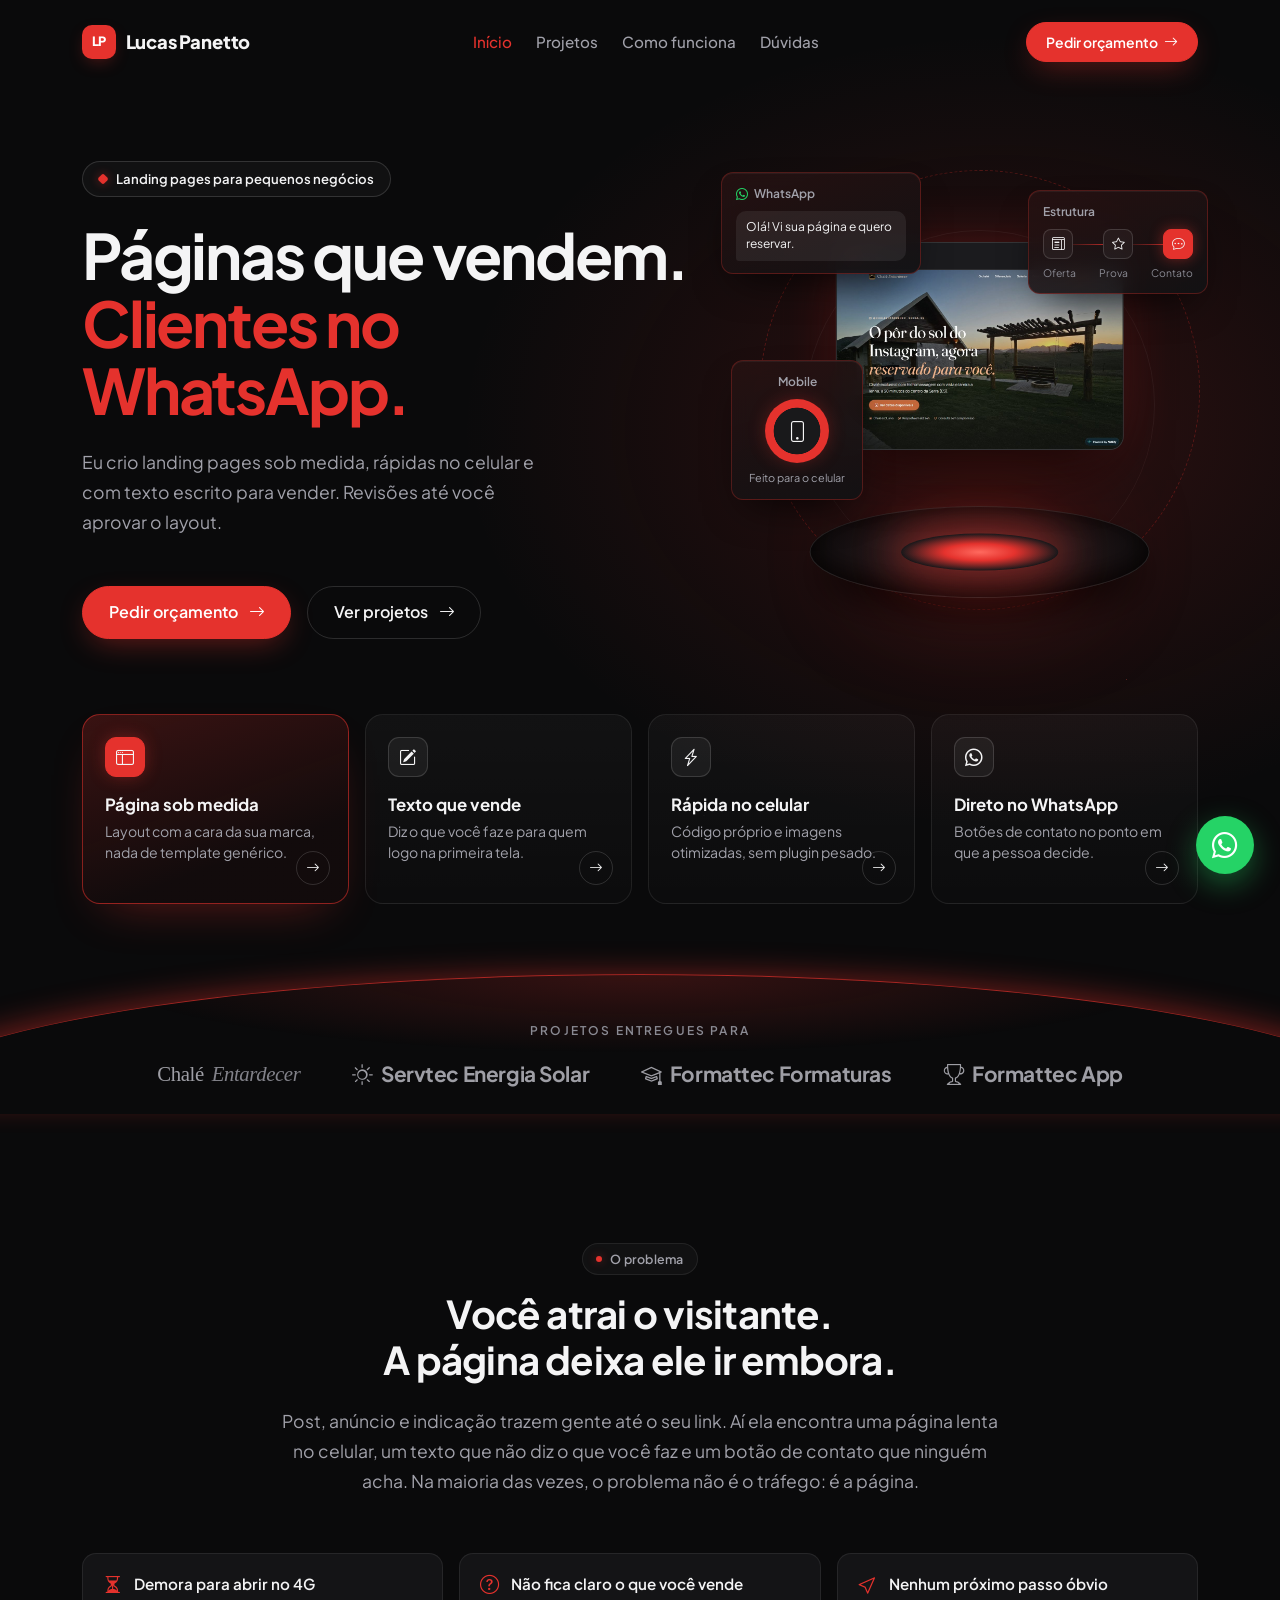
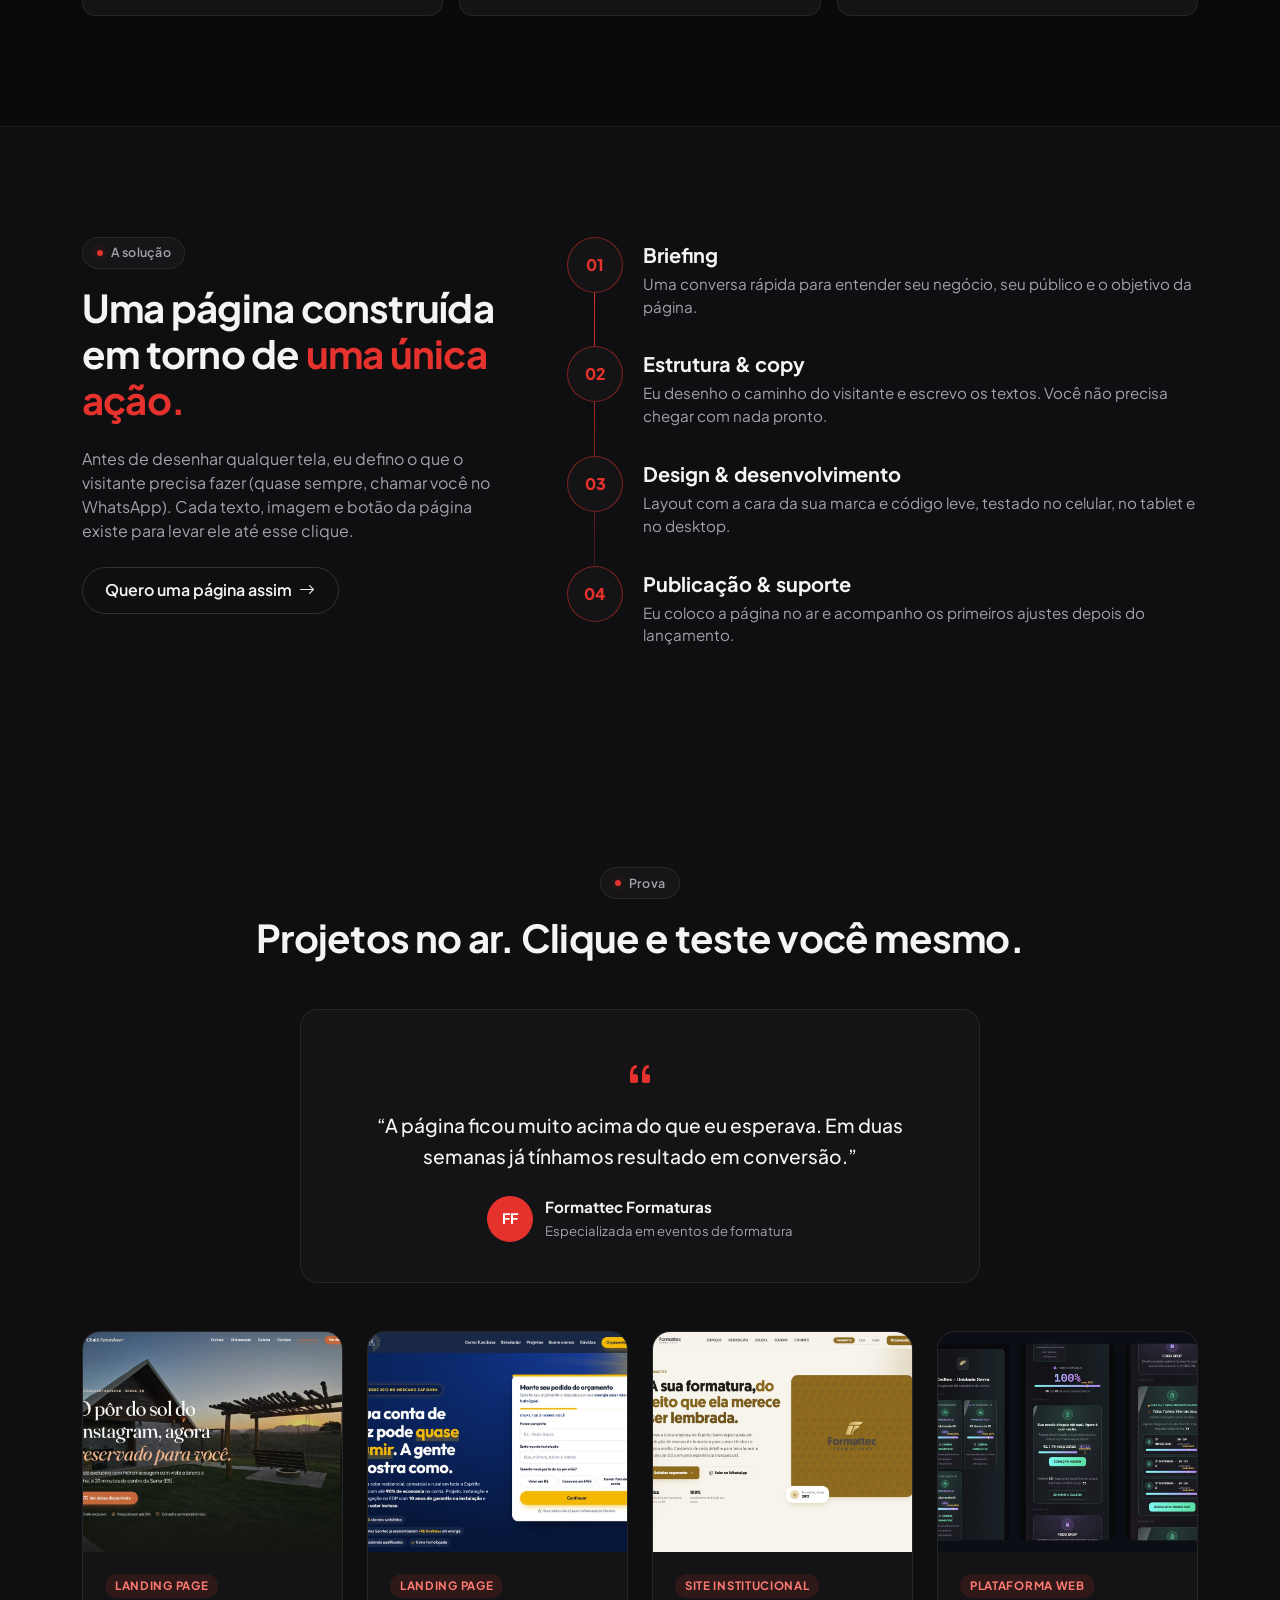
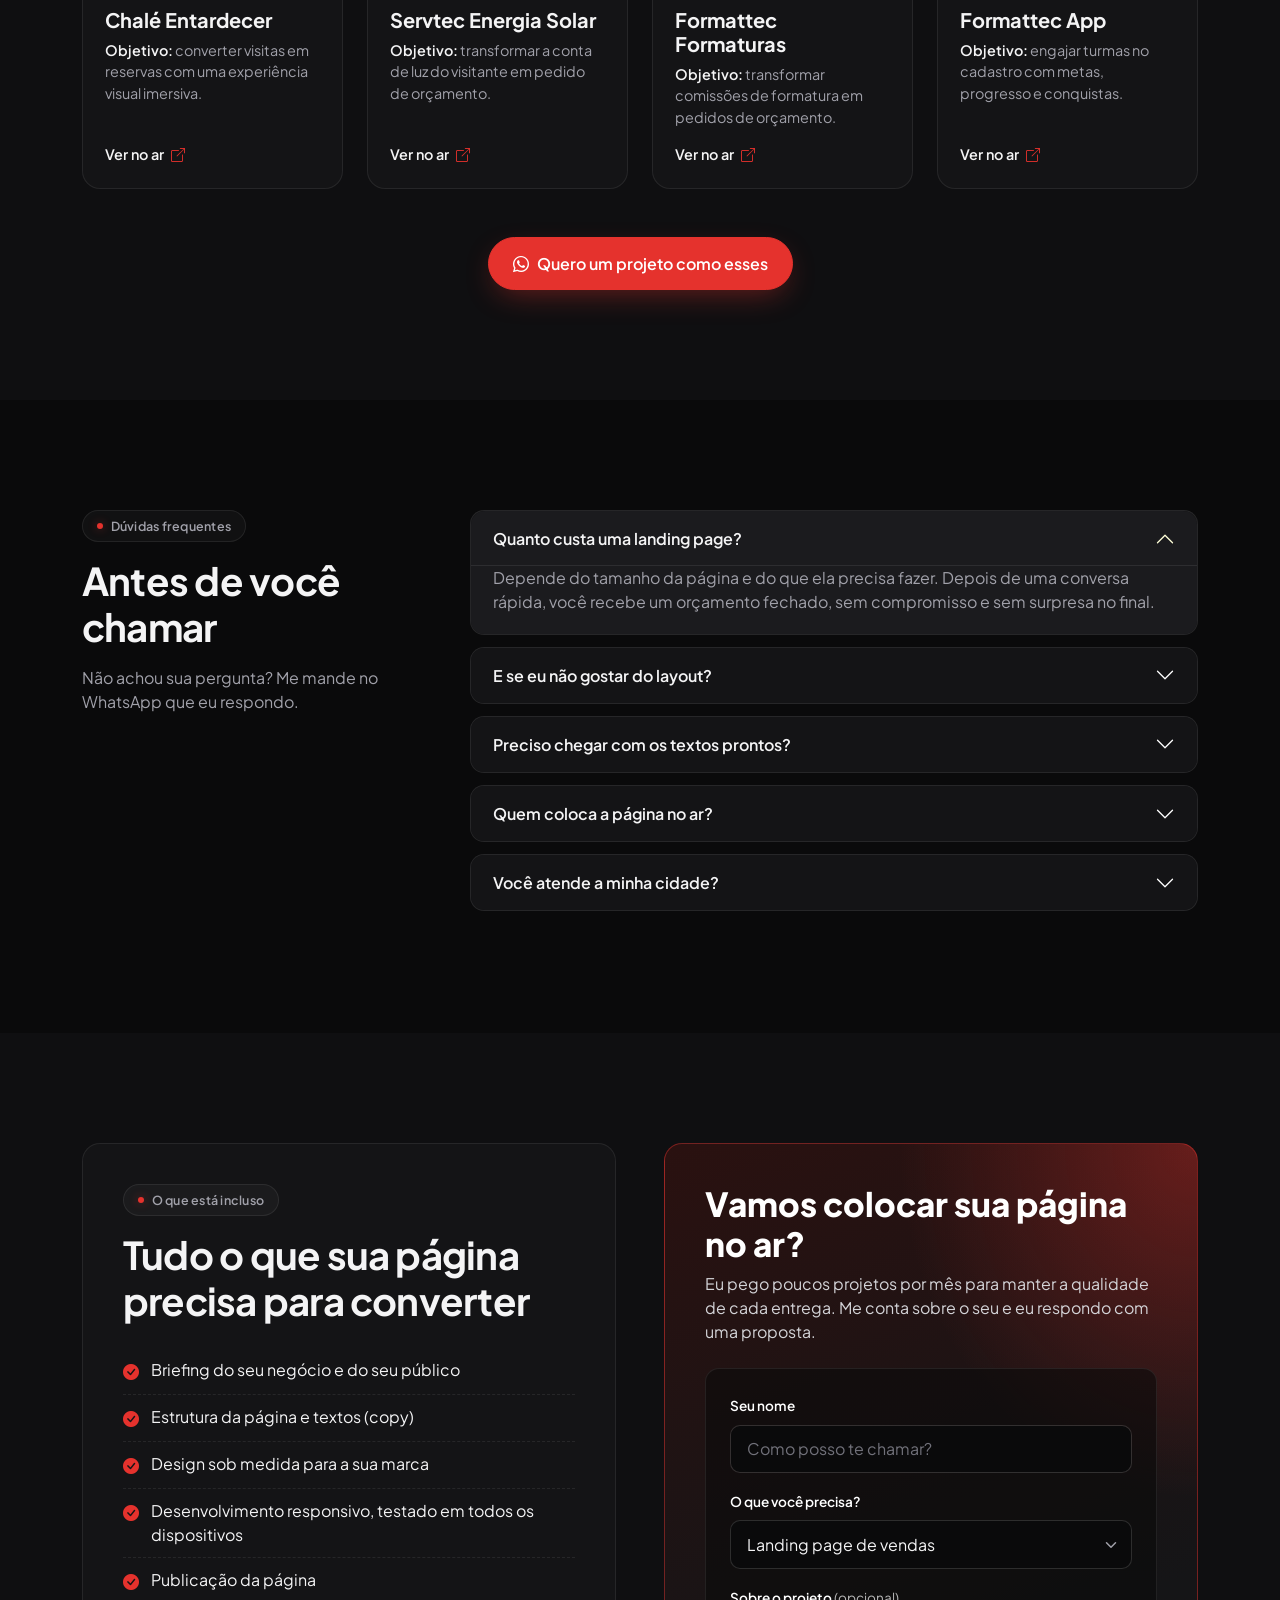
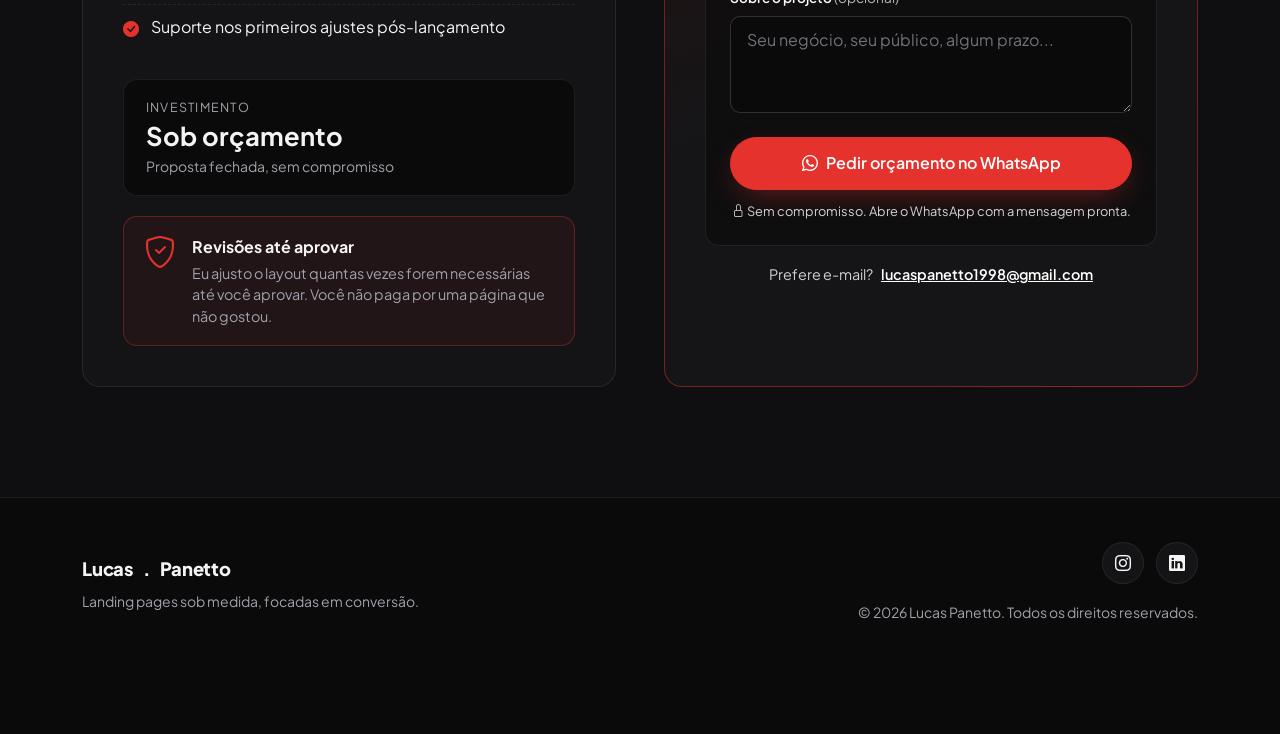
==== commit 29407454: "Add Servtec Energia Solar project - New card (2nd, after Chalé) with a 5-slide gallery captured from" ====
--- a/index.html
+++ b/index.html
@@ -226,6 +226,7 @@
         <p class="clients-label">Projetos entregues para</p>
         <ul class="clients-row">
           <li class="client client-serif">Chalé <em>Entardecer</em></li>
+          <li class="client"><i class="bi bi-sun"></i> Servtec Energia Solar</li>
           <li class="client"><i class="bi bi-mortarboard"></i> Formattec Formaturas</li>
           <li class="client"><i class="bi bi-trophy"></i> Formattec App</li>
         </ul>
@@ -336,7 +337,7 @@
       </div>
 
       <div class="row g-4">
-        <div class="col-md-6 col-lg-4" data-aos="fade-up">
+        <div class="col-md-6 col-xl-3" data-aos="fade-up">
           <article class="case-card">
             <button class="case-thumb" data-bs-toggle="modal" data-bs-target="#modal-chale"
               style="background-image: url('assets/projects/chale-thumb.jpg');"
@@ -353,7 +354,24 @@
           </article>
         </div>
 
-        <div class="col-md-6 col-lg-4" data-aos="fade-up" data-aos-delay="100">
+        <div class="col-md-6 col-xl-3" data-aos="fade-up" data-aos-delay="100">
+          <article class="case-card">
+            <button class="case-thumb" data-bs-toggle="modal" data-bs-target="#modal-servtec"
+              style="background-image: url('assets/projects/servtec-thumb.jpg');"
+              aria-label="Ver galeria do projeto Servtec Energia Solar">
+              <span class="case-overlay"><i class="bi bi-images me-1"></i> Ver galeria</span>
+            </button>
+            <div class="case-body">
+              <span class="case-tag">Landing page</span>
+              <h5>Servtec Energia Solar</h5>
+              <p><strong>Objetivo:</strong> transformar a conta de luz do visitante em pedido de orçamento.</p>
+              <a href="https://servtecenergiasolar.com" target="_blank" rel="noopener" class="case-link">Ver no ar
+                <i class="bi bi-box-arrow-up-right"></i></a>
+            </div>
+          </article>
+        </div>
+
+        <div class="col-md-6 col-xl-3" data-aos="fade-up" data-aos-delay="200">
           <article class="case-card">
             <button class="case-thumb" data-bs-toggle="modal" data-bs-target="#modal-formattec"
               style="background-image: url('assets/projects/formattec-thumb.jpg');"
@@ -370,7 +388,7 @@
           </article>
         </div>
 
-        <div class="col-md-6 col-lg-4" data-aos="fade-up" data-aos-delay="200">
+        <div class="col-md-6 col-xl-3" data-aos="fade-up" data-aos-delay="300">
           <article class="case-card">
             <button class="case-thumb" data-bs-toggle="modal" data-bs-target="#modal-formattecapp"
               style="background-image: url('assets/projects/formattecapp-thumb.jpg');"
@@ -664,6 +682,44 @@
     </div>
   </div>
 
+  <div class="modal fade project-modal" id="modal-servtec" tabindex="-1" aria-hidden="true">
+    <div class="modal-dialog modal-dialog-centered modal-lg">
+      <div class="modal-content">
+        <button type="button" class="btn-close btn-close-white" data-bs-dismiss="modal" aria-label="Fechar"></button>
+        <div class="modal-body">
+          <div id="carousel-servtec" class="carousel slide project-carousel" data-bs-ride="false">
+            <div class="carousel-inner">
+              <div class="carousel-item active"><img src="assets/projects/servtec-shot-1.jpg"
+                  alt="Servtec Energia Solar - Hero com pedido de orçamento"></div>
+              <div class="carousel-item"><img src="assets/projects/servtec-shot-2.jpg" loading="lazy"
+                  alt="Servtec Energia Solar - Prova na fatura"></div>
+              <div class="carousel-item"><img src="assets/projects/servtec-shot-3.jpg" loading="lazy"
+                  alt="Servtec Energia Solar - Simulador solar"></div>
+              <div class="carousel-item"><img src="assets/projects/servtec-shot-4.jpg" loading="lazy"
+                  alt="Servtec Energia Solar - Projetos entregues"></div>
+              <div class="carousel-item"><img src="assets/projects/servtec-shot-5.jpg" loading="lazy"
+                  alt="Servtec Energia Solar - Avaliações no Google"></div>
+            </div>
+            <button class="carousel-control-prev" type="button" data-bs-target="#carousel-servtec"
+              data-bs-slide="prev" aria-label="Anterior"><span class="carousel-ctrl"><i
+                  class="bi bi-chevron-left"></i></span></button>
+            <button class="carousel-control-next" type="button" data-bs-target="#carousel-servtec"
+              data-bs-slide="next" aria-label="Próxima"><span class="carousel-ctrl"><i
+                  class="bi bi-chevron-right"></i></span></button>
+          </div>
+          <div class="project-modal-info">
+            <h4>Servtec Energia Solar</h4>
+            <p>Landing page para uma empresa capixaba de energia solar. Pedido de orçamento em duas etapas com foto
+              da conta, prova real com faturas de antes e depois, simulador de economia por região e avaliações do
+              Google, tudo levando o visitante até o WhatsApp.</p>
+            <a href="https://servtecenergiasolar.com" target="_blank" rel="noopener" class="btn btn-gradient">
+              Visitar site <i class="bi bi-box-arrow-up-right ms-1"></i></a>
+          </div>
+        </div>
+      </div>
+    </div>
+  </div>
+
   <!-- WhatsApp: botão flutuante (desktop) e barra fixa (mobile) -->
   <a href="https://wa.me/5527988861917?text=Ol%C3%A1%2C%20vi%20seu%20portf%C3%B3lio%20e%20quero%20um%20or%C3%A7amento!"
     target="_blank" rel="noopener" class="whatsapp-float" aria-label="Chamar no WhatsApp">
